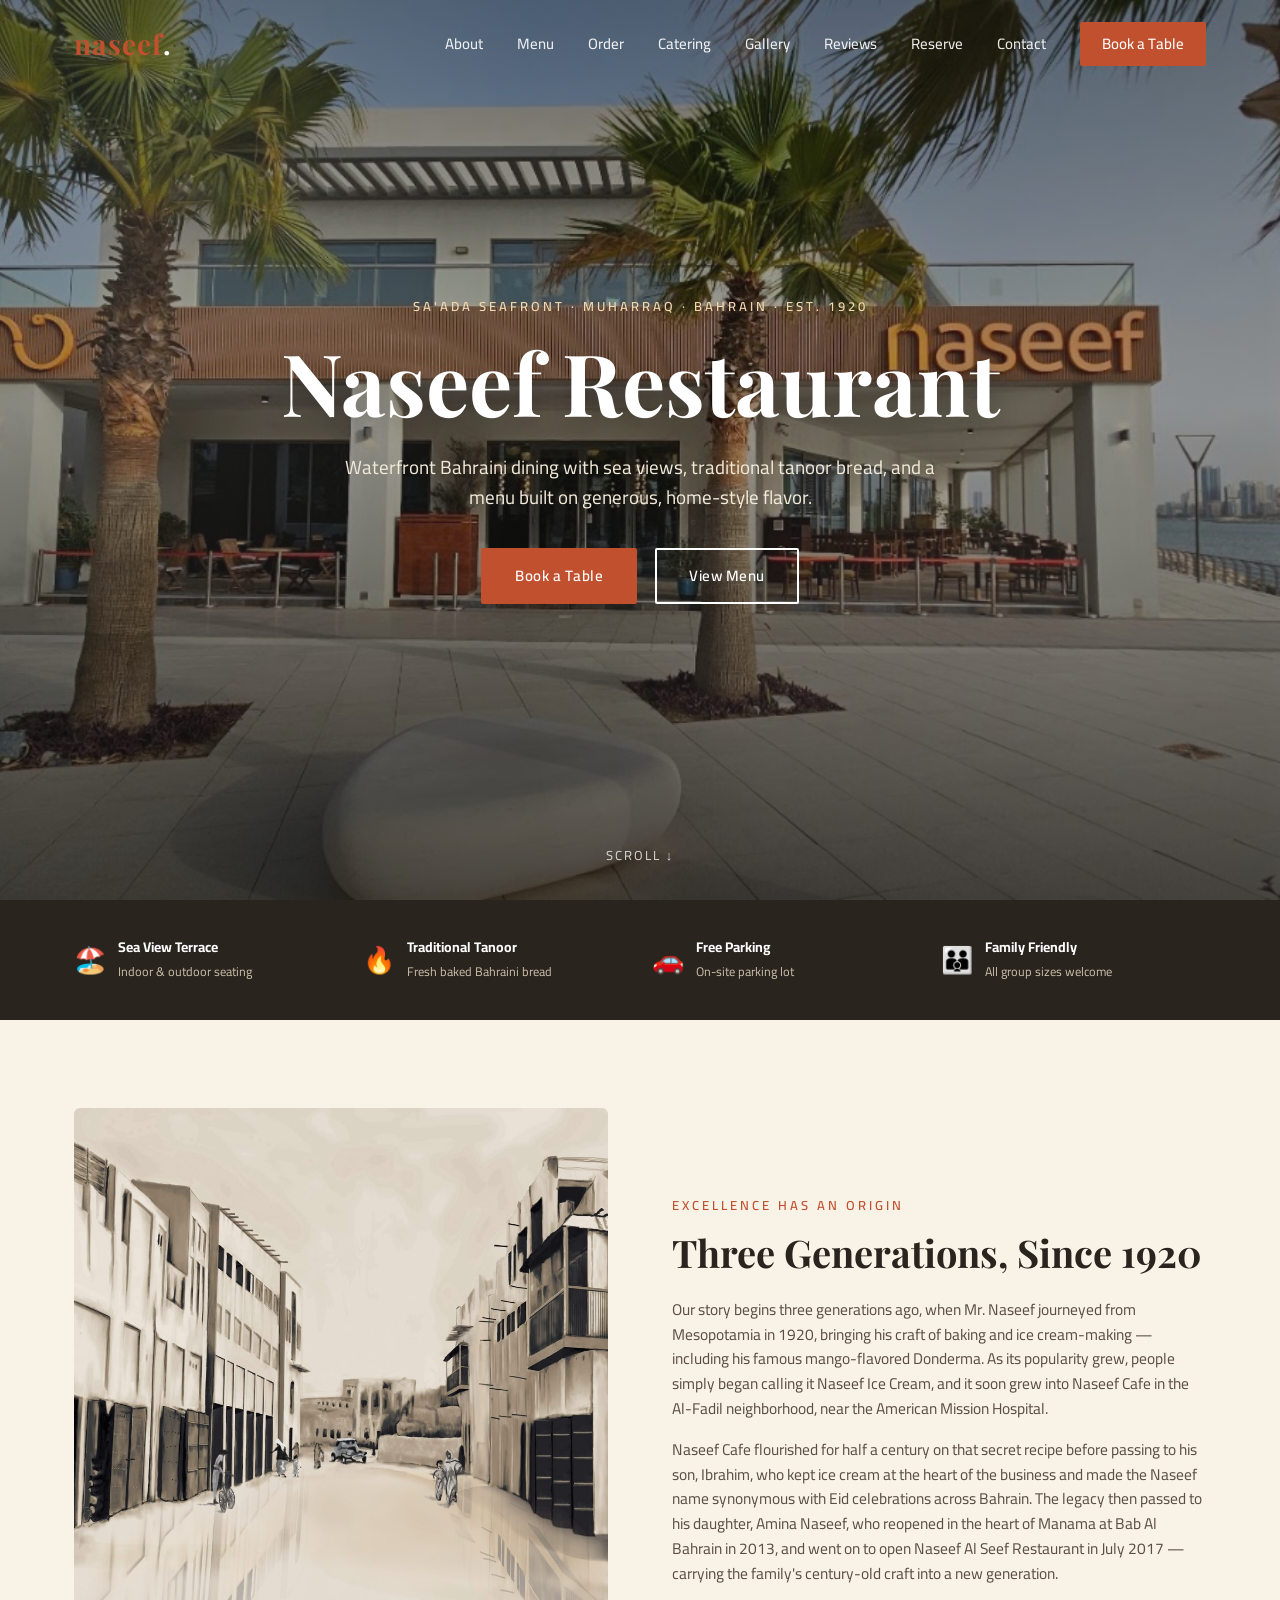
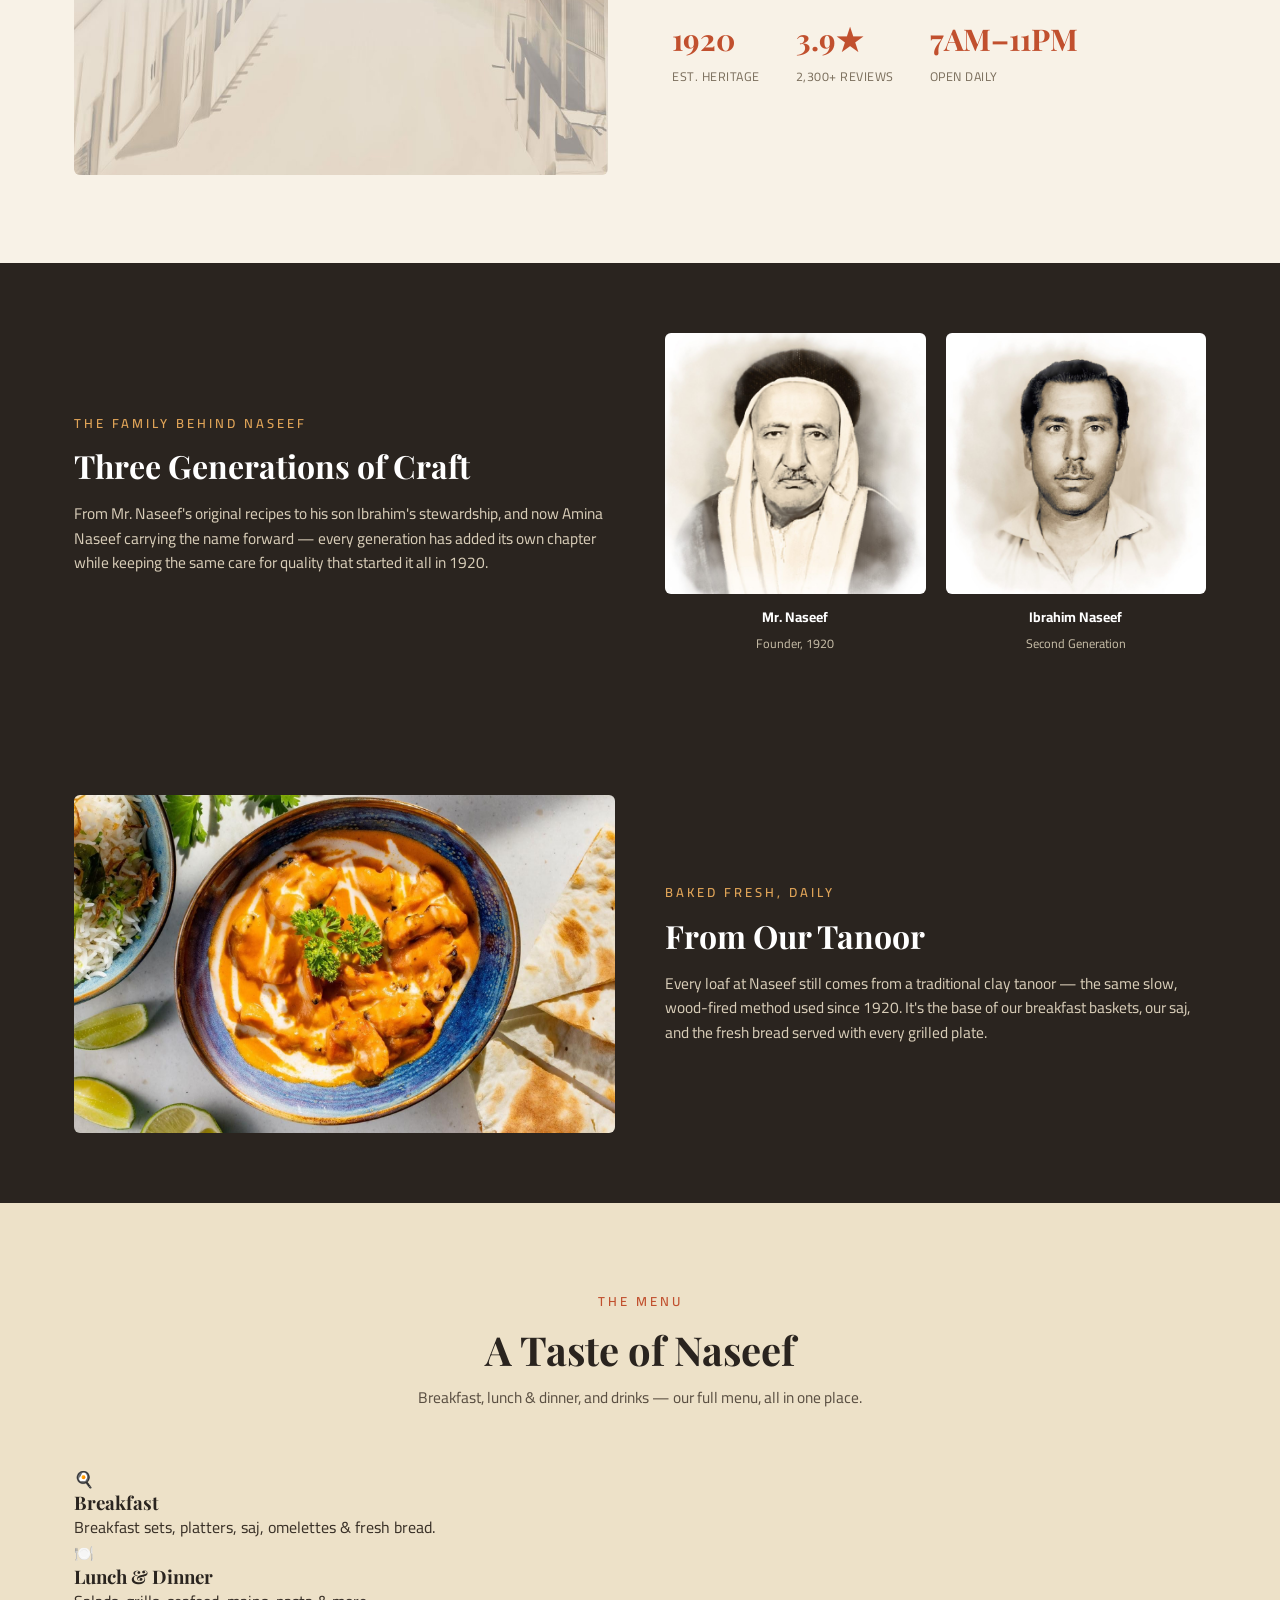
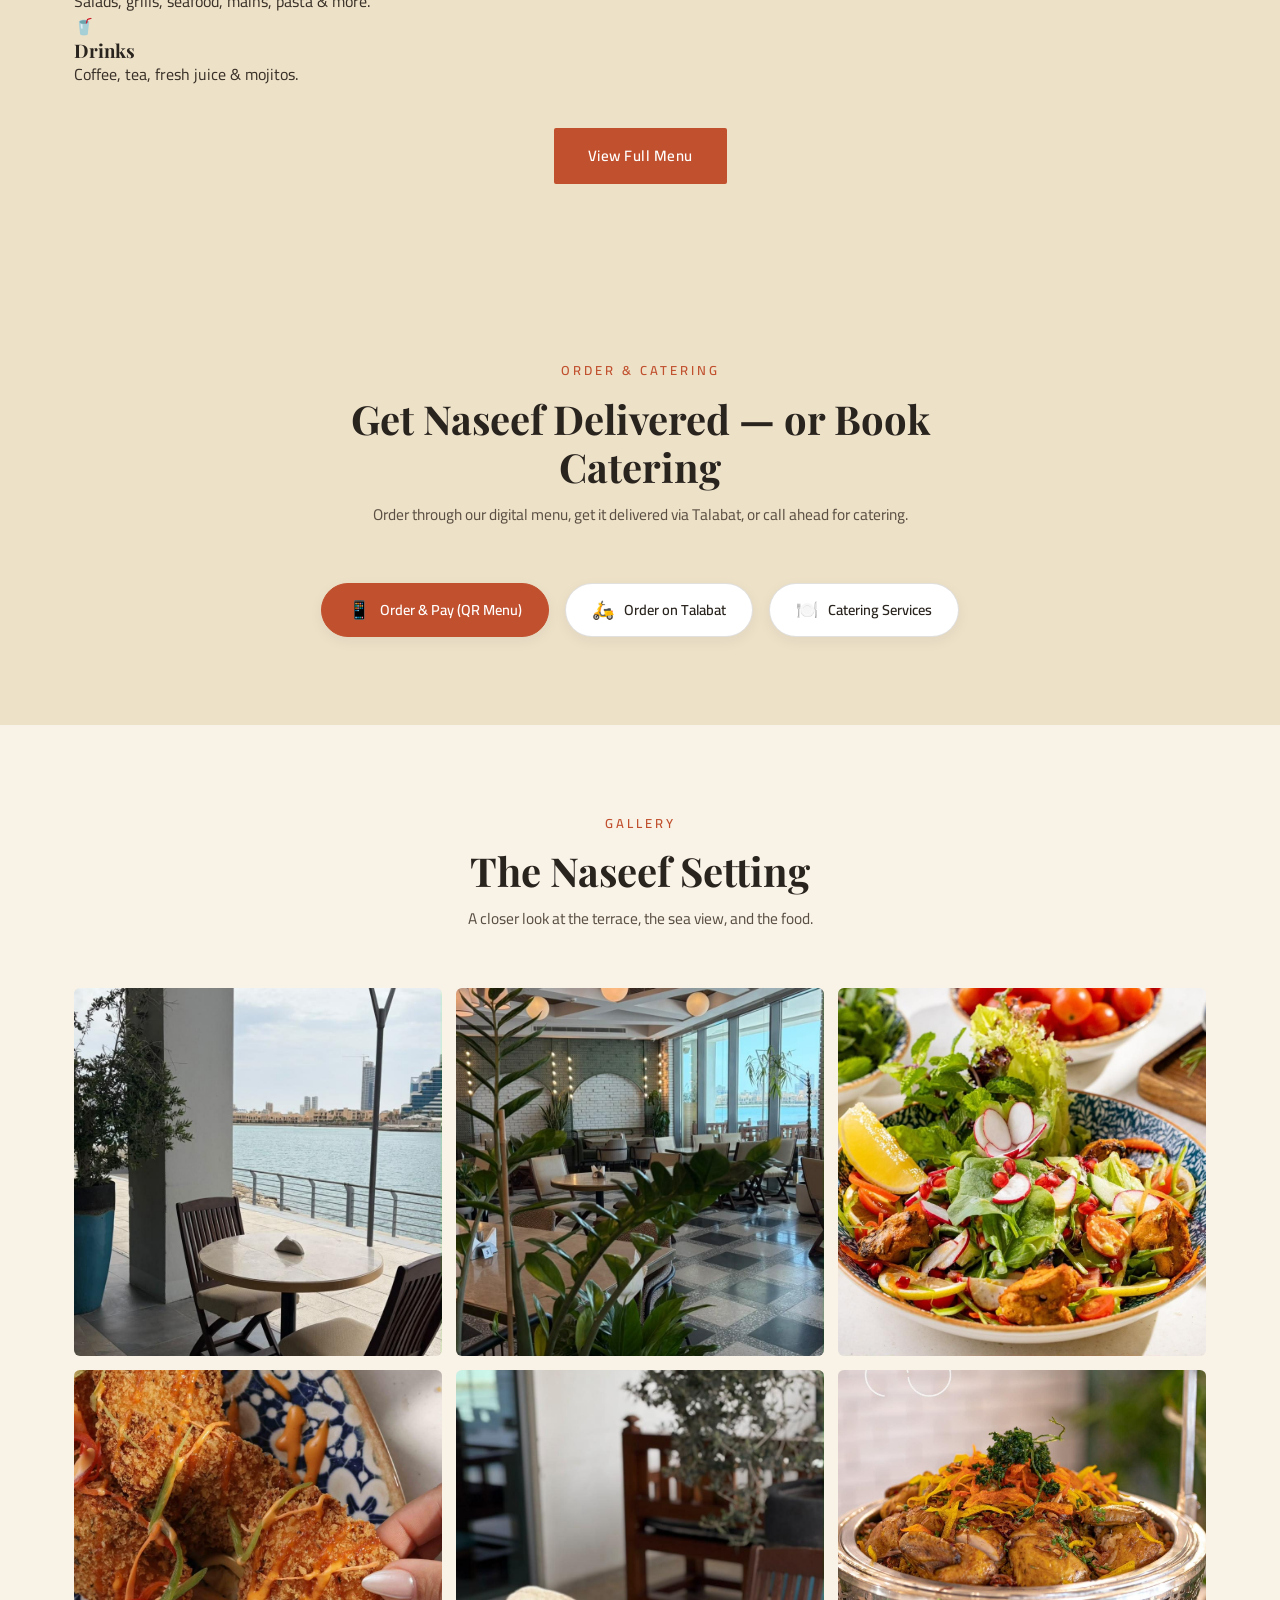
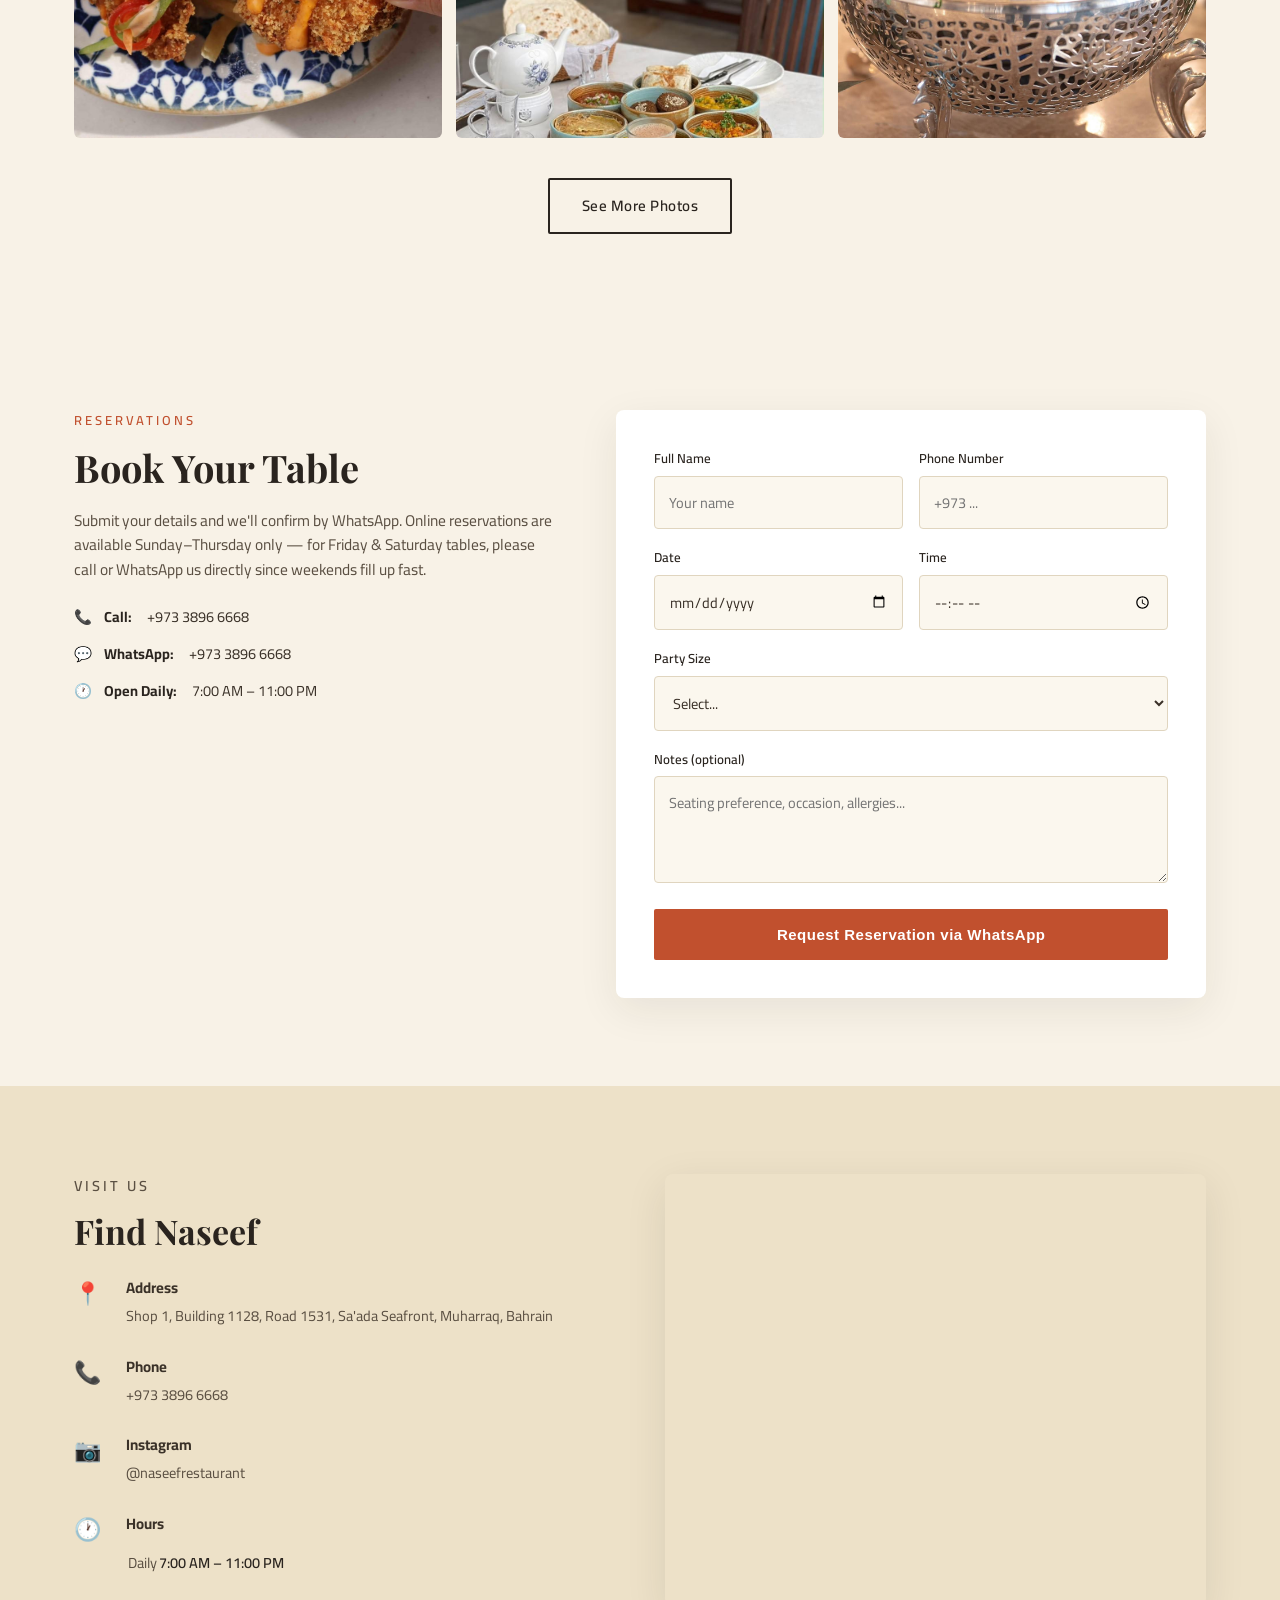
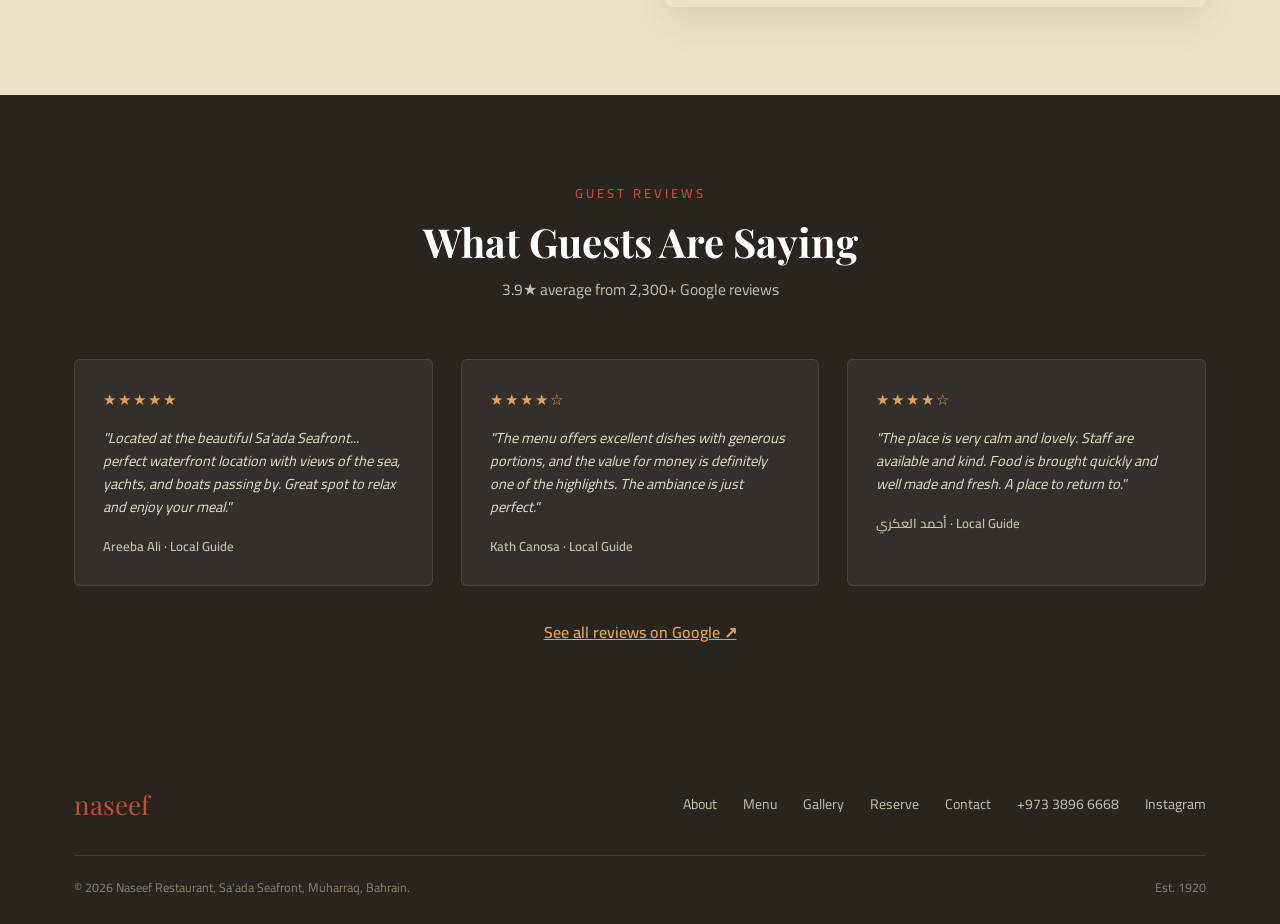
==== index.html @ bbc795a7 "Add files via upload" ====
<!DOCTYPE html>
<html lang="en">
<head>
<meta charset="UTF-8">
<meta name="viewport" content="width=device-width, initial-scale=1.0">
<title>Naseef Restaurant | Sa'ada Seafront, Muharraq</title>
<meta name="description" content="Naseef Restaurant — waterfront Bahraini dining on Sa'ada Seafront, Muharraq since 1920. Sea views, traditional tanoor bread, breakfast, grills and desserts.">
<link rel="preconnect" href="https://fonts.googleapis.com">
<link href="https://fonts.googleapis.com/css2?family=Playfair+Display:wght@500;600;700;800&family=Cairo:wght@300;400;500;600;700&display=swap" rel="stylesheet">
<link rel="stylesheet" href="style.css">
</head>
<body>

<header id="siteHeader">
  <div class="wrap">
    <nav>
      <a href="#top" class="logo">naseef<span>.</span></a>
      <div class="nav-links" id="navLinks">
        <a href="#about">About</a>
        <a href="menu.html">Menu</a>
        <a href="#order">Order</a>
        <a href="catering.html">Catering</a>
        <a href="#gallery">Gallery</a>
        <a href="#reviews">Reviews</a>
        <a href="#reserve">Reserve</a>
        <a href="#contact">Contact</a>
        <a href="#reserve" class="nav-cta">Book a Table</a>
      </div>
      <button class="nav-toggle" id="navToggle">&#9776;</button>
    </nav>
  </div>
</header>

<section class="hero" id="top">
  <div class="wrap hero-inner">
    <span class="eyebrow">Sa'ada Seafront &middot; Muharraq &middot; Bahrain &middot; Est. 1920</span>
    <h1>Naseef Restaurant</h1>
    <p class="tag">Waterfront Bahraini dining with sea views, traditional tanoor bread, and a menu built on generous, home-style flavor.</p>
    <div class="hero-btns">
      <a href="#reserve" class="btn btn-primary">Book a Table</a>
      <a href="menu.html" class="btn btn-outline">View Menu</a>
    </div>
  </div>
  <div class="scroll-cue">Scroll &#8595;</div>
</section>

<div class="strip">
  <div class="wrap">
    <div class="strip-item"><span class="ic">&#127958;&#65039;</span><div><strong>Sea View Terrace</strong><span class="sub">Indoor &amp; outdoor seating</span></div></div>
    <div class="strip-item"><span class="ic">&#128293;</span><div><strong>Traditional Tanoor</strong><span class="sub">Fresh baked Bahraini bread</span></div></div>
    <div class="strip-item"><span class="ic">&#128663;</span><div><strong>Free Parking</strong><span class="sub">On-site parking lot</span></div></div>
    <div class="strip-item"><span class="ic">&#128106;</span><div><strong>Family Friendly</strong><span class="sub">All group sizes welcome</span></div></div>
  </div>
</div>

<section id="about">
  <div class="wrap about">
    <div class="about-media" style="background-image:url('images/heritage-street.jpg'), linear-gradient(160deg, var(--deep-green), #274037 60%, #1d302a);"></div>
    <div>
      <span class="eyebrow">Excellence Has an Origin</span>
      <h2>Three Generations, Since 1920</h2>
      <p>Our story begins three generations ago, when Mr. Naseef journeyed from Mesopotamia in 1920, bringing his craft of baking and ice cream-making — including his famous mango-flavored Donderma. As its popularity grew, people simply began calling it Naseef Ice Cream, and it soon grew into Naseef Cafe in the Al-Fadil neighborhood, near the American Mission Hospital.</p>
      <p>Naseef Cafe flourished for half a century on that secret recipe before passing to his son, Ibrahim, who kept ice cream at the heart of the business and made the Naseef name synonymous with Eid celebrations across Bahrain. The legacy then passed to his daughter, Amina Naseef, who reopened in the heart of Manama at Bab Al Bahrain in 2013, and went on to open Naseef Al Seef Restaurant in July 2017 — carrying the family's century-old craft into a new generation.</p>
      <div class="about-stats">
        <div><strong>1920</strong><span>Est. Heritage</span></div>
        <div><strong>3.9★</strong><span>2,300+ Reviews</span></div>
        <div><strong>7AM–11PM</strong><span>Open Daily</span></div>
      </div>
    </div>
  </div>
</section>

<section class="tanoor" id="heritage">
  <div class="wrap">
    <div>
      <span class="eyebrow">The Family Behind Naseef</span>
      <h2>Three Generations of Craft</h2>
      <p>From Mr. Naseef's original recipes to his son Ibrahim's stewardship, and now Amina Naseef carrying the name forward — every generation has added its own chapter while keeping the same care for quality that started it all in 1920.</p>
    </div>
    <div style="display:grid; grid-template-columns:1fr 1fr; gap:20px;">
      <div style="text-align:center;">
        <div style="aspect-ratio:1/1; border-radius:6px; background-image:url('images/founder-naseef.jpg'); background-size:cover; background-position:center; margin-bottom:10px;"></div>
        <strong style="color:#fff; font-size:14px;">Mr. Naseef</strong><br>
        <span style="color:#c9bfa9; font-size:12.5px;">Founder, 1920</span>
      </div>
      <div style="text-align:center;">
        <div style="aspect-ratio:1/1; border-radius:6px; background-image:url('images/founder-ibrahim.jpg'); background-size:cover; background-position:center; margin-bottom:10px;"></div>
        <strong style="color:#fff; font-size:14px;">Ibrahim Naseef</strong><br>
        <span style="color:#c9bfa9; font-size:12.5px;">Second Generation</span>
      </div>
    </div>
  </div>
</section>

<section class="tanoor" id="tanoor">
  <div class="wrap">
    <div class="tanoor-media"></div>
    <div>
      <span class="eyebrow">Baked Fresh, Daily</span>
      <h2>From Our Tanoor</h2>
      <p>Every loaf at Naseef still comes from a traditional clay tanoor — the same slow, wood-fired method used since 1920. It's the base of our breakfast baskets, our saj, and the fresh bread served with every grilled plate.</p>
    </div>
  </div>
</section>

<section class="menu" id="menu">
  <div class="wrap">
    <div class="section-head">
      <span class="eyebrow">The Menu</span>
      <h2>A Taste of Naseef</h2>
      <p>Breakfast, lunch &amp; dinner, and drinks — our full menu, all in one place.</p>
    </div>
    <div class="order-grid" style="grid-template-columns:repeat(3,1fr);">
      <div class="order-card">
        <span class="ic-wrap"><span class="ic">🍳</span></span>
        <h3>Breakfast</h3>
        <p>Breakfast sets, platters, saj, omelettes &amp; fresh bread.</p>
      </div>
      <div class="order-card">
        <span class="ic-wrap"><span class="ic">🍽️</span></span>
        <h3>Lunch &amp; Dinner</h3>
        <p>Salads, grills, seafood, mains, pasta &amp; more.</p>
      </div>
      <div class="order-card">
        <span class="ic-wrap"><span class="ic">🥤</span></span>
        <h3>Drinks</h3>
        <p>Coffee, tea, fresh juice &amp; mojitos.</p>
      </div>
    </div>
    <div class="gallery-cta">
      <a href="menu.html" class="btn btn-primary">View Full Menu</a>
    </div>
  </div>
</section>

<section class="order-online" id="order">
  <div class="wrap">
    <div class="section-head">
      <span class="eyebrow">Order &amp; Catering</span>
      <h2>Get Naseef Delivered — or Book Catering</h2>
      <p>Order through our digital menu, get it delivered via Talabat, or call ahead for catering.</p>
    </div>
    <div class="order-pills">
      <a href="https://app.qlub.io/qr/bh/naseef_bh_muharraq/8/_/_/ad3e17cf8e/qsr/p7yL4?theme=black&amp;lang=en&amp;qsr=dm" target="_blank" rel="noopener" class="order-pill order-pill-primary">
        <span class="ic">📱</span> Order &amp; Pay (QR Menu)
      </a>
      <a href="https://www.talabat.com/bahrain/naseef" target="_blank" rel="noopener" class="order-pill">
        <span class="ic">🛵</span> Order on Talabat
      </a>
      <a href="catering.html" class="order-pill">
        <span class="ic">🍽️</span> Catering Services
      </a>
    </div>
  </div>
</section>

<section id="gallery">
  <div class="wrap">
    <div class="section-head">
      <span class="eyebrow">Gallery</span>
      <h2>The Naseef Setting</h2>
      <p>A closer look at the terrace, the sea view, and the food.</p>
    </div>
    <div class="gallery-grid">
      <div class="g-item g1"></div>
      <div class="g-item g2"></div>
      <div class="g-item g3"></div>
      <div class="g-item g4"></div>
      <div class="g-item g5"></div>
      <div class="g-item g6"></div>
    </div>
    <div class="gallery-cta">
      <a href="gallery.html" class="btn btn-outline-dark">See More Photos</a>
    </div>
  </div>
</section>

<section id="reserve">
  <div class="wrap reserve">
    <div class="reserve-info">
      <span class="eyebrow">Reservations</span>
      <h2>Book Your Table</h2>
      <p>Submit your details and we'll confirm by WhatsApp. Online reservations are available Sunday–Thursday only — for Friday &amp; Saturday tables, please call or WhatsApp us directly since weekends fill up fast.</p>
      <div class="rline">📞 <strong>Call:</strong>&nbsp;+973 3896&nbsp;6668</div>
      <div class="rline">💬 <strong>WhatsApp:</strong>&nbsp;+973 3896&nbsp;6668</div>
      <div class="rline">🕐 <strong>Open Daily:</strong>&nbsp;7:00 AM – 11:00 PM</div>
    </div>
    <form class="res-form" id="reserveForm">
      <div class="form-row">
        <div class="field"><label>Full Name</label><input type="text" id="resName" required placeholder="Your name"></div>
        <div class="field"><label>Phone Number</label><input type="tel" id="resPhone" required placeholder="+973 ..."></div>
      </div>
      <div class="form-row">
        <div class="field">
          <label>Date</label>
          <input type="date" id="resDate" required>
          <span class="date-warning" id="dateWarning">We don't take online bookings for Fri/Sat — please call or WhatsApp us directly for weekend tables.</span>
        </div>
        <div class="field"><label>Time</label><input type="time" id="resTime" required></div>
      </div>
      <div class="field">
        <label>Party Size</label>
        <select id="resParty" required>
          <option value="">Select...</option>
          <option>1–2 guests</option>
          <option>3–4 guests</option>
          <option>5–8 guests</option>
          <option>9+ guests (large group)</option>
        </select>
      </div>
      <div class="field"><label>Notes (optional)</label><textarea id="resNotes" rows="3" placeholder="Seating preference, occasion, allergies..."></textarea></div>
      <button type="submit" class="btn btn-primary">Request Reservation via WhatsApp</button>
      <div id="res-success">Thanks! We've opened WhatsApp with your reservation details — just hit send and our team will confirm shortly. For Friday/Saturday tables, please call or message us directly.</div>
    </form>
  </div>
</section>

<section class="contact" id="contact">
  <div class="wrap contact-grid">
    <div class="contact-list">
      <span class="eyebrow">Visit Us</span>
      <h2 style="font-size:34px; margin-bottom:24px;">Find Naseef</h2>
      <div class="c-row"><span class="ic">📍</span><div><strong>Address</strong><span>Shop 1, Building 1128, Road 1531, Sa'ada Seafront, Muharraq, Bahrain</span></div></div>
      <div class="c-row"><span class="ic">📞</span><div><strong>Phone</strong><span>+973 3896 6668</span></div></div>
      <div class="c-row"><span class="ic">📷</span><div><strong>Instagram</strong><span>@naseefrestaurant</span></div></div>
      <div class="c-row"><span class="ic">🕐</span><div>
        <strong>Hours</strong>
        <table class="hours-table">
          <tr><td>Daily</td><td>7:00 AM – 11:00 PM</td></tr>
        </table>
      </div></div>
    </div>
    <div class="map-embed">
      <iframe src="https://maps.google.com/maps?q=Naseef%20Restaurant%20Saada%20Seafront%20Muharraq%20Bahrain&t=&z=15&ie=UTF8&iwloc=&output=embed" allowfullscreen="" loading="lazy"></iframe>
    </div>
  </div>
</section>

<section class="testimonials" id="reviews">
  <div class="wrap">
    <div class="section-head">
      <span class="eyebrow">Guest Reviews</span>
      <h2>What Guests Are Saying</h2>
      <p>3.9★ average from 2,300+ Google reviews</p>
    </div>
    <div class="t-grid">
      <div class="t-card">
        <div class="stars">★★★★★</div>
        <p class="quote">"Located at the beautiful Sa'ada Seafront... perfect waterfront location with views of the sea, yachts, and boats passing by. Great spot to relax and enjoy your meal."</p>
        <div class="who">Areeba Ali &middot; Local Guide</div>
      </div>
      <div class="t-card">
        <div class="stars">★★★★☆</div>
        <p class="quote">"The menu offers excellent dishes with generous portions, and the value for money is definitely one of the highlights. The ambiance is just perfect."</p>
        <div class="who">Kath Canosa &middot; Local Guide</div>
      </div>
      <div class="t-card">
        <div class="stars">★★★★☆</div>
        <p class="quote">"The place is very calm and lovely. Staff are available and kind. Food is brought quickly and well made and fresh. A place to return to."</p>
        <div class="who">أحمد العكري &middot; Local Guide</div>
      </div>
    </div>
    <p style="text-align:center; margin-top:34px;">
      <a href="https://www.google.com/maps/search/?api=1&query=Naseef+Restaurant+Muharraq" target="_blank" rel="noopener" style="color:#e0a458; font-weight:600; text-decoration:underline;">See all reviews on Google ↗</a>
    </p>
  </div>
</section>

<footer>
  <div class="wrap">
    <div class="foot-top">
      <div class="foot-logo">naseef</div>
      <div class="foot-links">
        <a href="#about">About</a>
        <a href="menu.html">Menu</a>
        <a href="#gallery">Gallery</a>
        <a href="#reserve">Reserve</a>
        <a href="#contact">Contact</a>
        <a href="tel:+97338966668">+973 3896&nbsp;6668</a>
        <a href="https://www.instagram.com/naseefrestaurant/" target="_blank" rel="noopener">Instagram</a>
      </div>
    </div>
    <div class="foot-bottom">
      <span>© <span id="year"></span> Naseef Restaurant, Sa'ada Seafront, Muharraq, Bahrain.</span>
      <span>Est. 1920</span>
    </div>
  </div>
</footer>

<script>
  document.getElementById('year').textContent = new Date().getFullYear();

  const header = document.getElementById('siteHeader');
  window.addEventListener('scroll', () => {
    header.classList.toggle('scrolled', window.scrollY > 40);
  });

  const navToggle = document.getElementById('navToggle');
  const navLinks = document.getElementById('navLinks');
  navToggle.addEventListener('click', () => navLinks.classList.toggle('open'));
  navLinks.querySelectorAll('a').forEach(a => a.addEventListener('click', () => navLinks.classList.remove('open')));

  const tabs = document.querySelectorAll('.menu-tab');
  tabs.forEach(tab => {
    tab.addEventListener('click', () => {
      tabs.forEach(t => t.classList.remove('active'));
      tab.classList.add('active');
      document.querySelectorAll('.menu-panel').forEach(p => p.classList.remove('active'));
      document.getElementById('tab-' + tab.dataset.tab).classList.add('active');
    });
  });

  // Reservations: block Friday (5) & Saturday (6), route confirmed requests to WhatsApp.
  const RESERVE_WHATSAPP_NUMBER = '97338966668'; // same as main line
  const resDate = document.getElementById('resDate');
  const dateWarning = document.getElementById('dateWarning');

  const todayStr = new Date().toISOString().split('T')[0];
  resDate.min = todayStr;

  function isWeekendBlocked(dateStr){
    if(!dateStr) return false;
    const day = new Date(dateStr + 'T00:00:00').getDay(); // 0=Sun ... 5=Fri, 6=Sat
    return day === 5 || day === 6;
  }

  resDate.addEventListener('input', () => {
    if(isWeekendBlocked(resDate.value)){
      dateWarning.classList.add('show');
      resDate.setCustomValidity('Online bookings are closed for Fri/Sat — please call or WhatsApp us.');
    } else {
      dateWarning.classList.remove('show');
      resDate.setCustomValidity('');
    }
  });

  document.getElementById('reserveForm').addEventListener('submit', function(e){
    e.preventDefault();

    if(isWeekendBlocked(resDate.value)){
      dateWarning.classList.add('show');
      resDate.focus();
      return;
    }

    const name = document.getElementById('resName').value;
    const phone = document.getElementById('resPhone').value;
    const date = resDate.value;
    const time = document.getElementById('resTime').value;
    const party = document.getElementById('resParty').value;
    const notes = document.getElementById('resNotes').value;

    const message =
      `Hi Naseef Restaurant, I'd like to book a table.\n` +
      `Name: ${name}\n` +
      `Phone: ${phone}\n` +
      `Date: ${date}\n` +
      `Time: ${time}\n` +
      `Party size: ${party}\n` +
      `Notes: ${notes || '-'}`;

    window.open(`https://wa.me/${RESERVE_WHATSAPP_NUMBER}?text=${encodeURIComponent(message)}`, '_blank');

    document.getElementById('res-success').style.display = 'block';
    this.reset();
    dateWarning.classList.remove('show');
  });
</script>

</body>
</html>
---- style.css ----
:root{
  --terracotta:#c1502e;
  --terracotta-dark:#9c3f22;
  --cream:#f8f2e7;
  --sand:#ede1c8;
  --charcoal:#2a241f;
  --deep-green:#3f5343;
  --teal:#4f7d82;
  --ink:#3a3128;
  --max:1180px;
}
*{box-sizing:border-box; margin:0; padding:0;}
html{scroll-behavior:smooth;}
body{
  font-family:'Cairo', sans-serif;
  color:var(--ink);
  background:var(--cream);
  line-height:1.6;
}
h1,h2,h3,h4{font-family:'Playfair Display', serif; color:var(--charcoal); line-height:1.2;}
a{text-decoration:none; color:inherit;}
img{max-width:100%; display:block;}
.wrap{max-width:var(--max); margin:0 auto; padding:0 24px;}
section{padding:88px 0;}
.eyebrow{
  text-transform:uppercase; letter-spacing:3px; font-size:13px; font-weight:600;
  color:var(--terracotta); margin-bottom:14px; display:block;
}
.btn{
  display:inline-block; padding:14px 32px; border-radius:2px; font-weight:600;
  font-size:15px; letter-spacing:0.5px; transition:all .25s ease; border:2px solid transparent;
  cursor:pointer;
}
.btn-primary{background:var(--terracotta); color:#fff;}
.btn-primary:hover{background:var(--terracotta-dark);}
.btn-outline{border-color:#fff; color:#fff;}
.btn-outline:hover{background:#fff; color:var(--charcoal);}
.btn-outline-dark{border-color:var(--charcoal); color:var(--charcoal);}
.btn-outline-dark:hover{background:var(--charcoal); color:#fff;}

/* NAV */
header{
  position:fixed; top:0; left:0; right:0; z-index:100;
  background:rgba(42,36,31,0.0); transition:background .3s ease, box-shadow .3s ease;
  padding:22px 0;
}
header.scrolled{background:rgba(42,36,31,0.94); box-shadow:0 2px 18px rgba(0,0,0,0.15); padding:14px 0;}
nav{display:flex; align-items:center; justify-content:space-between;}
.logo{font-family:'Playfair Display', serif; font-size:28px; font-weight:700; color:var(--terracotta); letter-spacing:1px;}
.logo span{color:#fff;}
.nav-links{display:flex; gap:34px; align-items:center;}
.nav-links a{color:#fff; font-size:15px; font-weight:500; opacity:.9;}
.nav-links a:hover{opacity:1; color:var(--terracotta);}
.nav-cta{background:var(--terracotta); color:#fff !important; padding:10px 22px; border-radius:2px; opacity:1 !important;}
.nav-toggle{display:none; color:#fff; font-size:26px; cursor:pointer; background:none; border:none;}

/* HERO */
.hero{
  min-height:100vh; display:flex; align-items:center; position:relative; overflow:hidden;
  background-image:
    linear-gradient(180deg, rgba(20,20,18,.55) 0%, rgba(20,20,18,.35) 45%, rgba(20,20,18,.75) 100%),
    url('images/hero.jpg'),
    linear-gradient(120deg, #1f3b40 0%, #4f7d82 38%, #d99a5b 68%, #c1502e 100%);
  background-size:cover, cover, cover;
  background-position:center, center, center;
  background-repeat:no-repeat, no-repeat, no-repeat;
}
.hero::after{
  content:""; position:absolute; inset:0;
  background-image: radial-gradient(circle at 15% 25%, rgba(255,255,255,0.10) 0, transparent 40%),
                     radial-gradient(circle at 85% 75%, rgba(255,255,255,0.08) 0, transparent 45%);
}
.hero-inner{position:relative; z-index:2; text-align:center; width:100%;}
.hero .eyebrow{color:#f3d9b1; text-align:center;}
.hero h1{
  font-size:clamp(42px, 7vw, 86px); color:#fff; font-weight:700; margin-bottom:18px;
  text-shadow:0 4px 24px rgba(0,0,0,0.25);
}
.hero p.tag{
  color:#f2ead9; font-size:19px; max-width:600px; margin:0 auto 36px; font-weight:400;
}
.hero-btns{display:flex; gap:18px; justify-content:center; flex-wrap:wrap;}
.scroll-cue{
  position:absolute; bottom:34px; left:50%; transform:translateX(-50%); color:#fff; opacity:.8;
  font-size:13px; letter-spacing:2px; text-transform:uppercase; z-index:2;
}

/* MINI HERO (subpages: catering, gallery) */
.mini-hero{
  min-height:46vh; display:flex; align-items:center; position:relative; overflow:hidden; padding-top:90px;
  background-image:
    linear-gradient(180deg, rgba(20,20,18,.6) 0%, rgba(20,20,18,.45) 100%),
    linear-gradient(120deg, #1f3b40 0%, #4f7d82 38%, #d99a5b 68%, #c1502e 100%);
  background-size:cover; background-position:center; background-repeat:no-repeat;
}
.mini-hero.mh-catering{background-image:linear-gradient(180deg, rgba(20,20,18,.6) 0%, rgba(20,20,18,.45) 100%), url('images/catering.jpg'), linear-gradient(120deg, #1f3b40 0%, #4f7d82 38%, #d99a5b 68%, #c1502e 100%); background-size:cover,cover,cover;}
.mini-hero.mh-gallery{background-image:linear-gradient(180deg, rgba(20,20,18,.6) 0%, rgba(20,20,18,.45) 100%), url('images/gallery-1.jpg'), linear-gradient(120deg, #1f3b40 0%, #4f7d82 38%, #d99a5b 68%, #c1502e 100%); background-size:cover,cover,cover;}
.mini-hero .wrap{position:relative; z-index:2; text-align:center; width:100%;}
.mini-hero .eyebrow{color:#f3d9b1;}
.mini-hero h1{font-size:clamp(34px,5.5vw,58px); color:#fff; font-weight:700; margin-bottom:12px;}
.mini-hero p{color:#f2ead9; font-size:16px; max-width:560px; margin:0 auto;}
.back-link{display:inline-block; margin-top:22px; color:#f3d9b1; font-size:14px; font-weight:600;}
.back-link:hover{color:#fff;}

/* STRIP */
.strip{background:var(--charcoal); padding:36px 0;}
.strip .wrap{display:flex; flex-wrap:wrap; justify-content:space-between; gap:24px;}
.strip-item{display:flex; align-items:center; gap:12px; color:#f2ead9; flex:1; min-width:190px;}
.strip-item .ic{font-size:26px;}
.strip-item strong{display:block; font-size:14px; color:#fff;}
.strip-item span.sub{font-size:12.5px; color:#c9bfa9;}

/* ABOUT */
.about{display:grid; grid-template-columns:1fr 1fr; gap:64px; align-items:center;}
.about-media{
  aspect-ratio:4/5; border-radius:6px; position:relative; overflow:hidden;
  background-image:url('images/about.jpg'), linear-gradient(160deg, var(--deep-green), #274037 60%, #1d302a);
  background-size:cover, cover;
  background-position:center, center;
  background-repeat:no-repeat, no-repeat;
  display:flex; align-items:flex-end; justify-content:center; color:#e9e2d0;
}
.about-media .frame-label{
  position:absolute; bottom:0; left:0; right:0; font-size:11.5px; letter-spacing:.5px;
  color:#f2ead9; background:rgba(20,20,18,0.55); padding:8px 14px; text-align:center;
}
.about h2{font-size:38px; margin-bottom:22px;}
.about p{margin-bottom:16px; color:#5a4f42; font-size:15.5px;}
.about-stats{display:flex; gap:36px; margin-top:28px;}
.about-stats div strong{display:block; font-family:'Playfair Display',serif; font-size:30px; color:var(--terracotta);}
.about-stats div span{font-size:12.5px; color:#7a6e5c; letter-spacing:.5px; text-transform:uppercase;}

/* TANOOR */
.tanoor{background:var(--charcoal); padding:70px 0;}
.tanoor .wrap{display:grid; grid-template-columns:1fr 1fr; gap:50px; align-items:center;}
.tanoor .eyebrow{color:#e0a458;}
.tanoor h2{color:#fff; font-size:32px; margin-bottom:16px;}
.tanoor p{color:#d8cdb8; font-size:15.5px;}
.tanoor-media{
  aspect-ratio:16/10; border-radius:6px;
  background-image:url('images/tanoor.jpg'), linear-gradient(160deg,#7a2f18,#3f2317);
  background-size:cover, cover; background-position:center, center; background-repeat:no-repeat, no-repeat;
}
@media (max-width:900px){ .tanoor .wrap{grid-template-columns:1fr;} }

/* ORDER ONLINE */
.order-online{background:var(--sand);}
.order-pills{display:flex; flex-wrap:wrap; justify-content:center; gap:16px;}
.order-pill{
  display:inline-flex; align-items:center; gap:10px; background:#fff; color:var(--charcoal);
  border:1.5px solid rgba(42,36,31,0.14); border-radius:999px; padding:14px 26px; font-size:14.5px;
  font-weight:600; box-shadow:0 4px 14px rgba(42,36,31,0.06); transition:transform .2s ease, box-shadow .2s ease, background .2s ease;
}
.order-pill .ic{font-size:18px; line-height:1;}
.order-pill:hover{transform:translateY(-3px); box-shadow:0 10px 24px rgba(42,36,31,0.12); background:#fff8ef;}
.order-pill-primary{background:var(--terracotta); color:#fff; border-color:var(--terracotta);}
.order-pill-primary:hover{background:var(--terracotta-dark); color:#fff;}
@media (max-width:600px){ .order-pills{flex-direction:column; align-items:stretch;} .order-pill{justify-content:center;} }

/* MENU */
.menu{background:var(--sand);}
.section-head{text-align:center; max-width:640px; margin:0 auto 56px;}
.section-head h2{font-size:40px;}
.section-head p{color:#5a4f42; margin-top:12px; font-size:15.5px;}
.menu-tabs{display:flex; justify-content:center; gap:10px; flex-wrap:wrap; margin-bottom:44px;}
.menu-tab{
  background:transparent; border:1.5px solid var(--charcoal); color:var(--charcoal);
  padding:10px 22px; border-radius:30px; font-size:14px; font-weight:600; cursor:pointer; font-family:'Cairo',sans-serif;
  transition:all .2s ease;
}
.menu-tab.active, .menu-tab:hover{background:var(--terracotta); border-color:var(--terracotta); color:#fff;}
.menu-panel{display:none;}
.menu-panel.active{display:block; animation:fade .35s ease;}
@keyframes fade{from{opacity:0; transform:translateY(6px);} to{opacity:1; transform:translateY(0);}}
.menu-grid{display:grid; grid-template-columns:1fr 1fr; gap:16px 40px;}
.menu-item{
  display:flex; justify-content:space-between; gap:14px; padding:16px 0; border-bottom:1px dashed #c8b998;
}
.menu-item .names{display:flex; flex-direction:column;}
.menu-item .en{font-weight:600; font-size:15.5px; color:var(--charcoal);}
.menu-item .ar{font-size:14px; color:#8a7c64; direction:rtl;}
.menu-item .price{font-weight:700; color:var(--terracotta); white-space:nowrap; font-size:15px; align-self:flex-start;}
.menu-note{text-align:center; margin-top:36px; font-size:13.5px; color:#7a6e5c;}
.menu-note a{color:var(--terracotta); font-weight:600; text-decoration:underline;}
.menu-subhead{font-family:'Playfair Display',serif; font-size:21px; color:var(--terracotta); margin:38px 0 16px; padding-bottom:8px; border-bottom:1px solid rgba(42,36,31,0.1);}
.menu-subhead:first-child{margin-top:0;}

/* GALLERY */
.gallery-grid{display:grid; grid-template-columns:repeat(3, 1fr); gap:14px;}
.gallery-grid.gallery-grid-full{grid-template-columns:repeat(4, 1fr);}
.g-item{
  aspect-ratio:1/1; border-radius:6px; display:flex; align-items:flex-end; justify-content:center;
  color:#fff; font-size:12px; letter-spacing:.5px; text-align:center; position:relative; overflow:hidden;
  background-size:cover, cover; background-position:center, center; background-repeat:no-repeat, no-repeat;
}
.g-item span{position:relative; z-index:2; opacity:.95; width:100%; padding:8px 10px; background:rgba(20,20,18,0.5);}
.g1{background-image:url('images/gallery-1.jpg'), linear-gradient(160deg,#4f7d82,#1f3b40);}
.g2{background-image:url('images/gallery-2.jpg'), linear-gradient(160deg,#c1502e,#7a2f18);}
.g3{background-image:url('images/gallery-3.jpg'), linear-gradient(160deg,#3f5343,#1d2b23);}
.g4{background-image:url('images/gallery-4.jpg'), linear-gradient(160deg,#d99a5b,#a5652c);}
.g5{background-image:url('images/gallery-5.jpg'), linear-gradient(160deg,#8a7c64,#4c4436);}
.g6{background-image:url('images/gallery-6.jpg'), linear-gradient(160deg,#6b8f93,#2c454a);}
.g7{background-image:url('images/gallery-7.jpg'), linear-gradient(160deg,#4f7d82,#274037);}
.g8{background-image:url('images/gallery-8.jpg'), linear-gradient(160deg,#c1502e,#5a2413);}
.g9{background-image:url('images/gallery-9.jpg'), linear-gradient(160deg,#3f5343,#16211b);}
.g10{background-image:url('images/gallery-10.jpg'), linear-gradient(160deg,#d99a5b,#8a5423);}
.g11{background-image:url('images/gallery-11.jpg'), linear-gradient(160deg,#8a7c64,#382f24);}
.g12{background-image:url('images/gallery-12.jpg'), linear-gradient(160deg,#6b8f93,#1d3033);}
.gallery-cta{text-align:center; margin-top:40px;}
.gallery-grid-full .g-item{cursor:pointer; transition:transform .2s ease;}
.gallery-grid-full .g-item:hover{transform:scale(1.03);}

/* LIGHTBOX */
.lightbox{
  display:none; position:fixed; inset:0; z-index:200; background:rgba(20,20,18,0.94);
  align-items:center; justify-content:center;
}
.lightbox.open{display:flex;}
.lightbox img{max-width:88vw; max-height:82vh; border-radius:8px; box-shadow:0 20px 60px rgba(0,0,0,0.5);}
.lb-close{
  position:absolute; top:22px; right:28px; background:none; border:none; color:#fff;
  font-size:36px; line-height:1; cursor:pointer;
}
.lb-nav{
  position:absolute; top:50%; transform:translateY(-50%); background:rgba(255,255,255,0.12);
  border:none; color:#fff; font-size:20px; width:48px; height:48px; border-radius:50%; cursor:pointer;
}
.lb-nav:hover{background:rgba(255,255,255,0.25);}
.lb-prev{left:20px;}
.lb-next{right:20px;}
.lb-count{position:absolute; bottom:24px; left:50%; transform:translateX(-50%); color:#f2ead9; font-size:13px; letter-spacing:1px;}
@media (max-width:700px){
  .lb-nav{width:40px; height:40px; font-size:16px;}
  .lb-prev{left:8px;} .lb-next{right:8px;}
}

/* TESTIMONIALS */
.testimonials{background:var(--charcoal); color:#f2ead9;}
.testimonials .section-head h2{color:#fff;}
.testimonials .section-head p{color:#c9bfa9;}
.t-grid{display:grid; grid-template-columns:repeat(3,1fr); gap:28px;}
.t-card{background:rgba(255,255,255,0.05); border:1px solid rgba(255,255,255,0.1); padding:28px; border-radius:6px;}
.stars{color:#e0a458; letter-spacing:2px; margin-bottom:14px; font-size:15px;}
.t-card p.quote{font-size:14.5px; color:#e5ddc9; margin-bottom:18px; font-style:italic;}
.t-card .who{font-size:13px; color:#c9bfa9; font-weight:600;}

/* RESERVE */
.reserve{display:grid; grid-template-columns:0.9fr 1.1fr; gap:60px; align-items:flex-start;}
.reserve-info h2{font-size:38px; margin-bottom:18px;}
.reserve-info p{color:#5a4f42; margin-bottom:22px; font-size:15.5px;}
.reserve-info .rline{display:flex; gap:12px; margin-bottom:14px; font-size:14.5px;}
.reserve-info .rline strong{color:var(--charcoal);}
form.res-form{background:#fff; padding:38px; border-radius:8px; box-shadow:0 12px 40px rgba(42,36,31,0.08);}
.form-row{display:grid; grid-template-columns:1fr 1fr; gap:16px;}
.field{margin-bottom:18px;}
.field label{display:block; font-size:13px; font-weight:600; margin-bottom:7px; color:var(--charcoal);}
.field input, .field select, .field textarea{
  width:100%; padding:12px 14px; border:1.5px solid #e0d5bf; border-radius:4px; font-family:'Cairo',sans-serif;
  font-size:14.5px; background:#fbf7ee; color:var(--ink);
}
.field input:focus, .field select:focus, .field textarea:focus{outline:none; border-color:var(--terracotta);}
.res-form .btn-primary{width:100%; padding:15px; font-size:15px;}
#res-success{display:none; background:#eef4ea; border:1px solid #b9d3a8; color:#345226; padding:16px; border-radius:6px; font-size:14.5px; margin-top:16px;}
.date-warning{display:none; color:var(--terracotta-dark); font-size:12.5px; margin-top:7px; font-weight:600;}
.date-warning.show{display:block;}

/* CATERING PAGE */
.catering-content{display:grid; grid-template-columns:1.1fr 0.9fr; gap:60px; align-items:flex-start;}
.catering-content h2{font-size:32px; margin-bottom:18px;}
.catering-content p{color:#5a4f42; margin-bottom:16px; font-size:15.5px;}
.catering-list{margin:22px 0; padding:0; list-style:none;}
.catering-list li{padding:12px 0; border-bottom:1px dashed #c8b998; font-size:15px; color:var(--ink); display:flex; gap:10px;}
.catering-list li::before{content:"✓"; color:var(--terracotta); font-weight:700;}
.catering-card{background:#fff; border-radius:8px; padding:32px; box-shadow:0 12px 40px rgba(42,36,31,0.08);}
.catering-card h3{font-size:20px; margin-bottom:10px;}
.catering-card p{color:#5a4f42; font-size:14.5px; margin-bottom:20px;}
.catering-card .rline{display:flex; gap:10px; margin-bottom:14px; font-size:14.5px;}
.catering-card .rline strong{color:var(--charcoal);}
.catering-card .btn{width:100%; text-align:center; margin-top:10px;}
@media (max-width:900px){ .catering-content{grid-template-columns:1fr;} }

/* CONTACT */
.contact{background:var(--sand);}
.contact-grid{display:grid; grid-template-columns:1fr 1fr; gap:50px;}
.contact-list .c-row{display:flex; gap:16px; margin-bottom:26px;}
.contact-list .ic{font-size:22px; width:36px;}
.contact-list strong{display:block; font-size:15px; margin-bottom:3px;}
.contact-list span{font-size:14.5px; color:#5a4f42;}
.hours-table{width:100%; margin-top:8px; font-size:14.5px;}
.hours-table td{padding:5px 0; color:#5a4f42;}
.hours-table td:last-child{text-align:right; font-weight:600; color:var(--charcoal);}
.map-embed{border-radius:8px; overflow:hidden; box-shadow:0 12px 40px rgba(42,36,31,0.1); height:100%; min-height:340px;}
.map-embed iframe{width:100%; height:100%; min-height:340px; border:0;}

/* FOOTER */
footer{background:var(--charcoal); color:#c9bfa9; padding:50px 0 26px;}
.foot-top{display:flex; justify-content:space-between; align-items:center; flex-wrap:wrap; gap:20px; padding-bottom:30px; border-bottom:1px solid rgba(255,255,255,0.1);}
.foot-logo{font-family:'Playfair Display',serif; font-size:26px; color:var(--terracotta);}
.foot-links{display:flex; gap:26px; flex-wrap:wrap;}
.foot-links a{font-size:14px; color:#c9bfa9;}
.foot-links a:hover{color:#fff;}
.foot-bottom{padding-top:22px; display:flex; justify-content:space-between; flex-wrap:wrap; gap:10px; font-size:12.5px; color:#8a8071;}

@media (max-width: 900px){
  .nav-links{
    position:fixed; top:0; right:-100%; width:78%; height:100vh; background:var(--charcoal);
    flex-direction:column; justify-content:center; align-items:flex-start; padding:40px; transition:right .3s ease;
  }
  .nav-links.open{right:0;}
  .nav-toggle{display:block;}
  .about, .reserve, .contact-grid, .catering-content{grid-template-columns:1fr;}
  .menu-grid{grid-template-columns:1fr;}
  .gallery-grid, .gallery-grid.gallery-grid-full{grid-template-columns:repeat(2,1fr);}
  .t-grid{grid-template-columns:1fr;}
  .form-row{grid-template-columns:1fr;}
  section{padding:60px 0;}
}
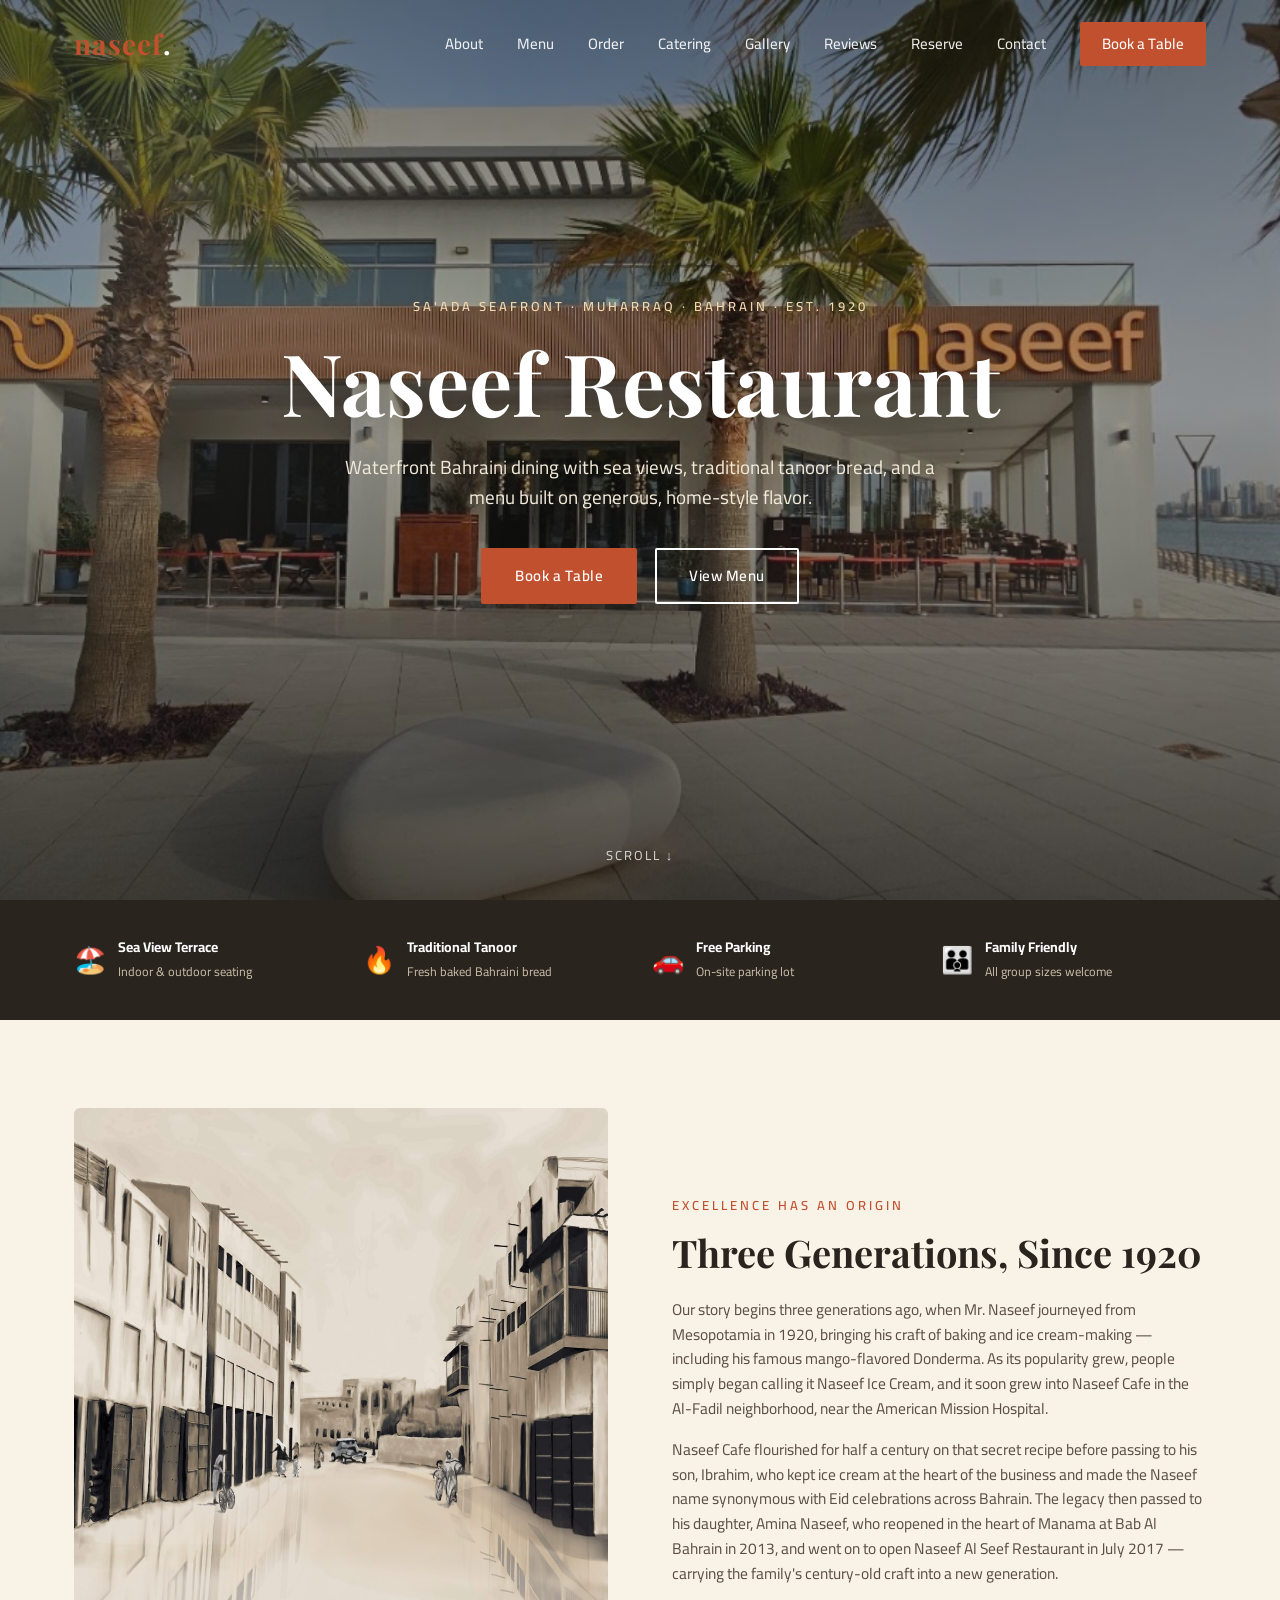
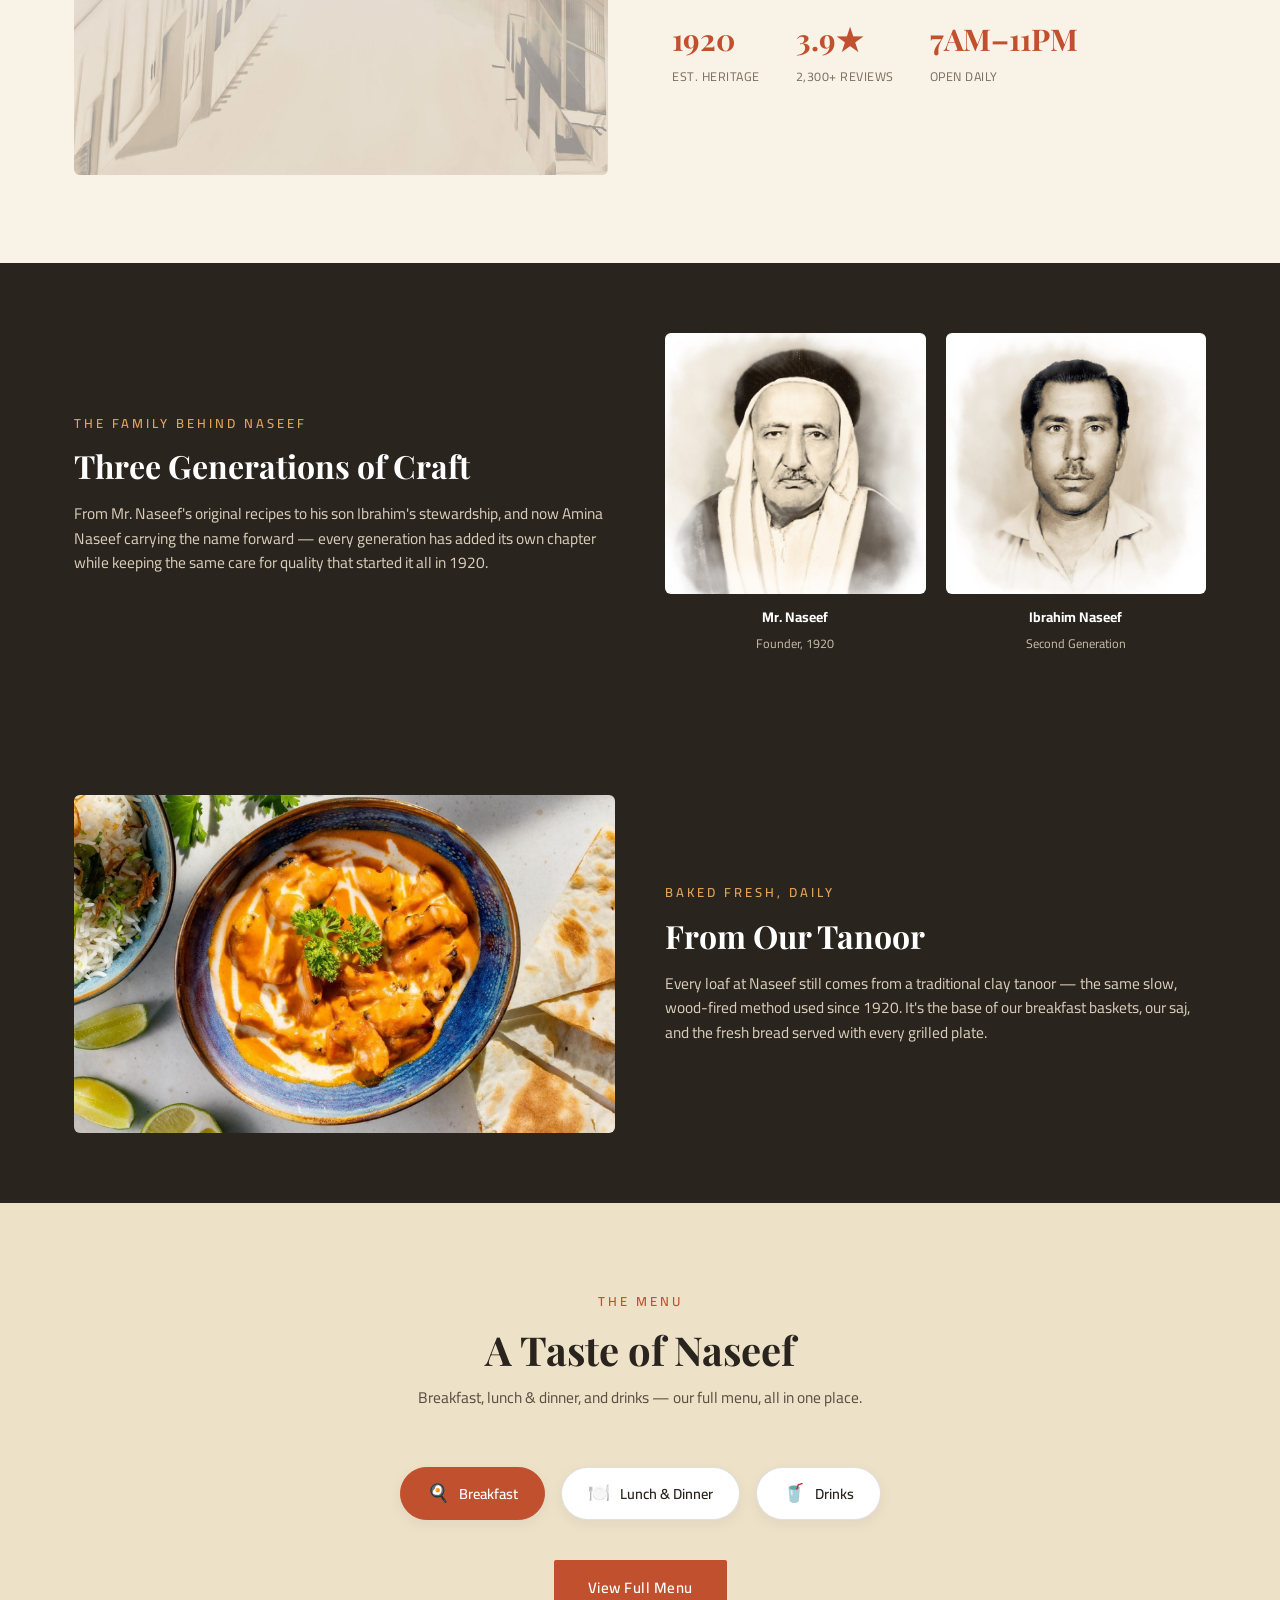
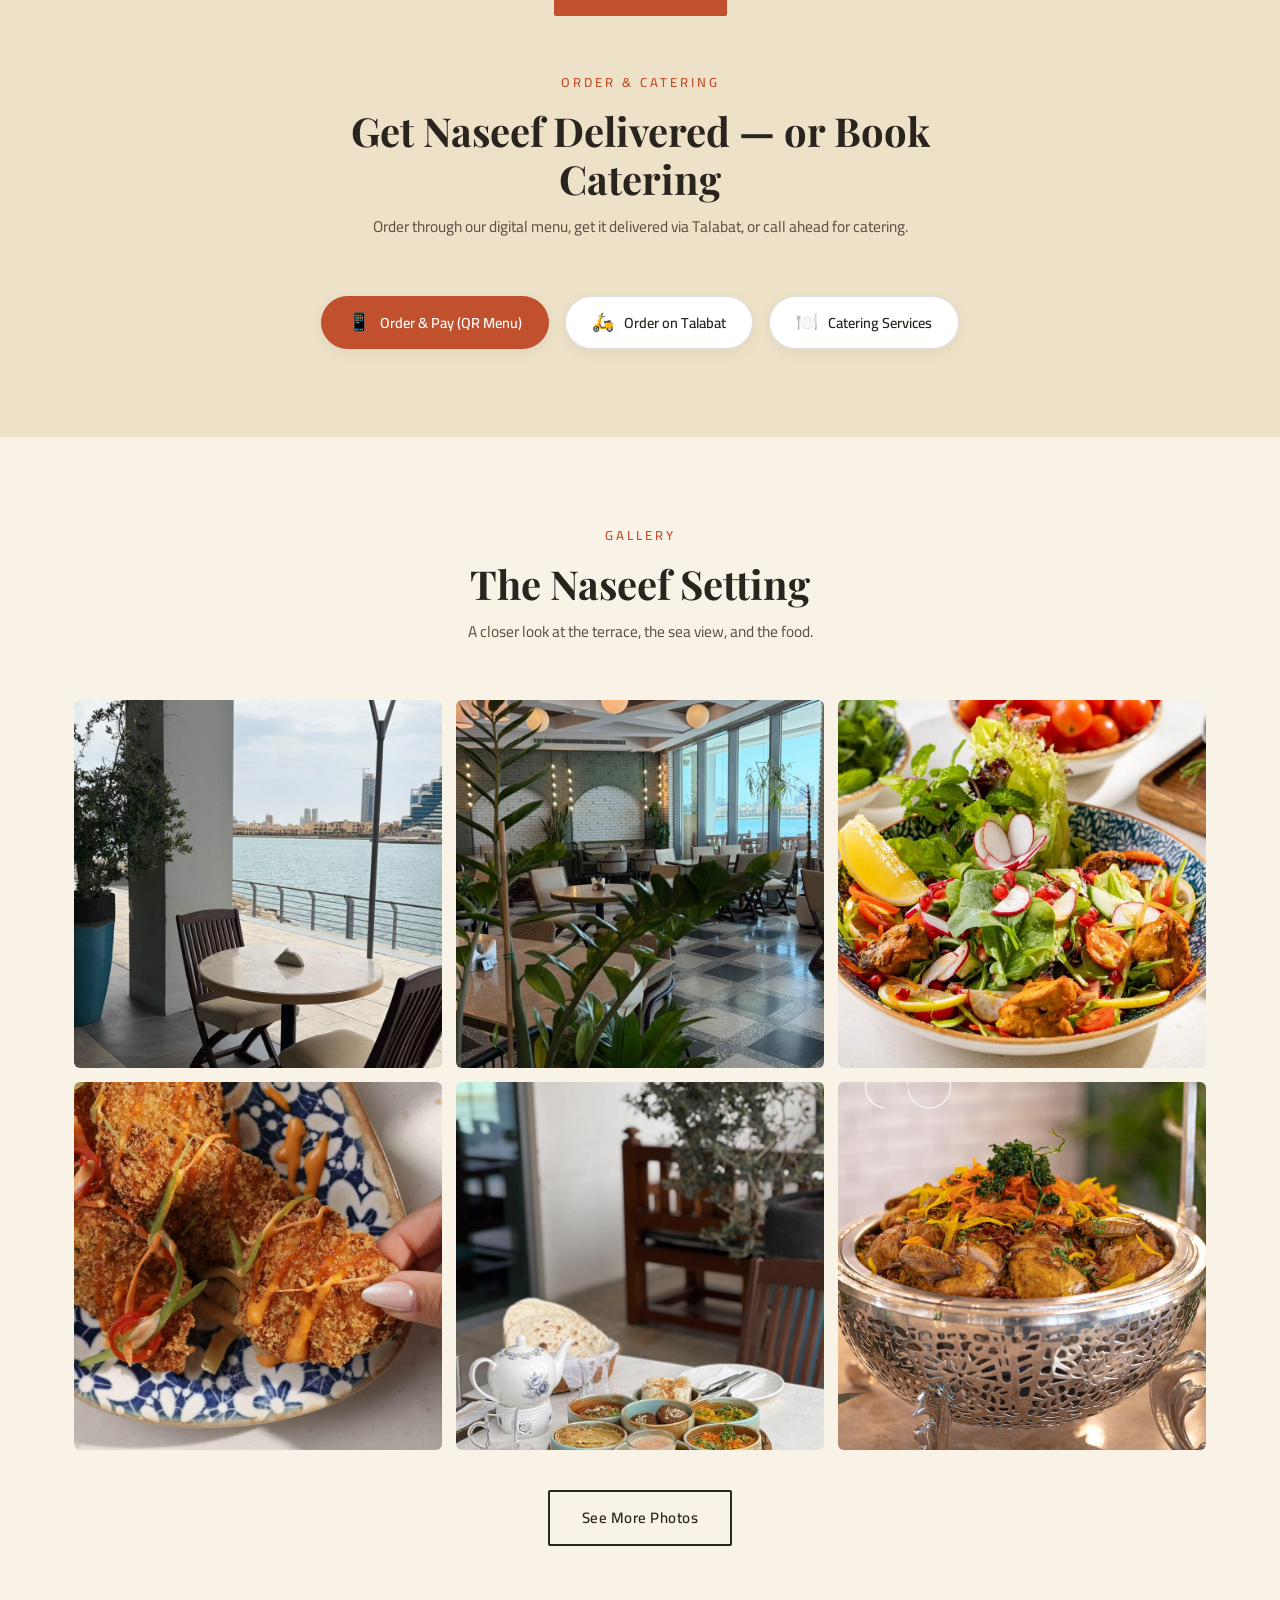
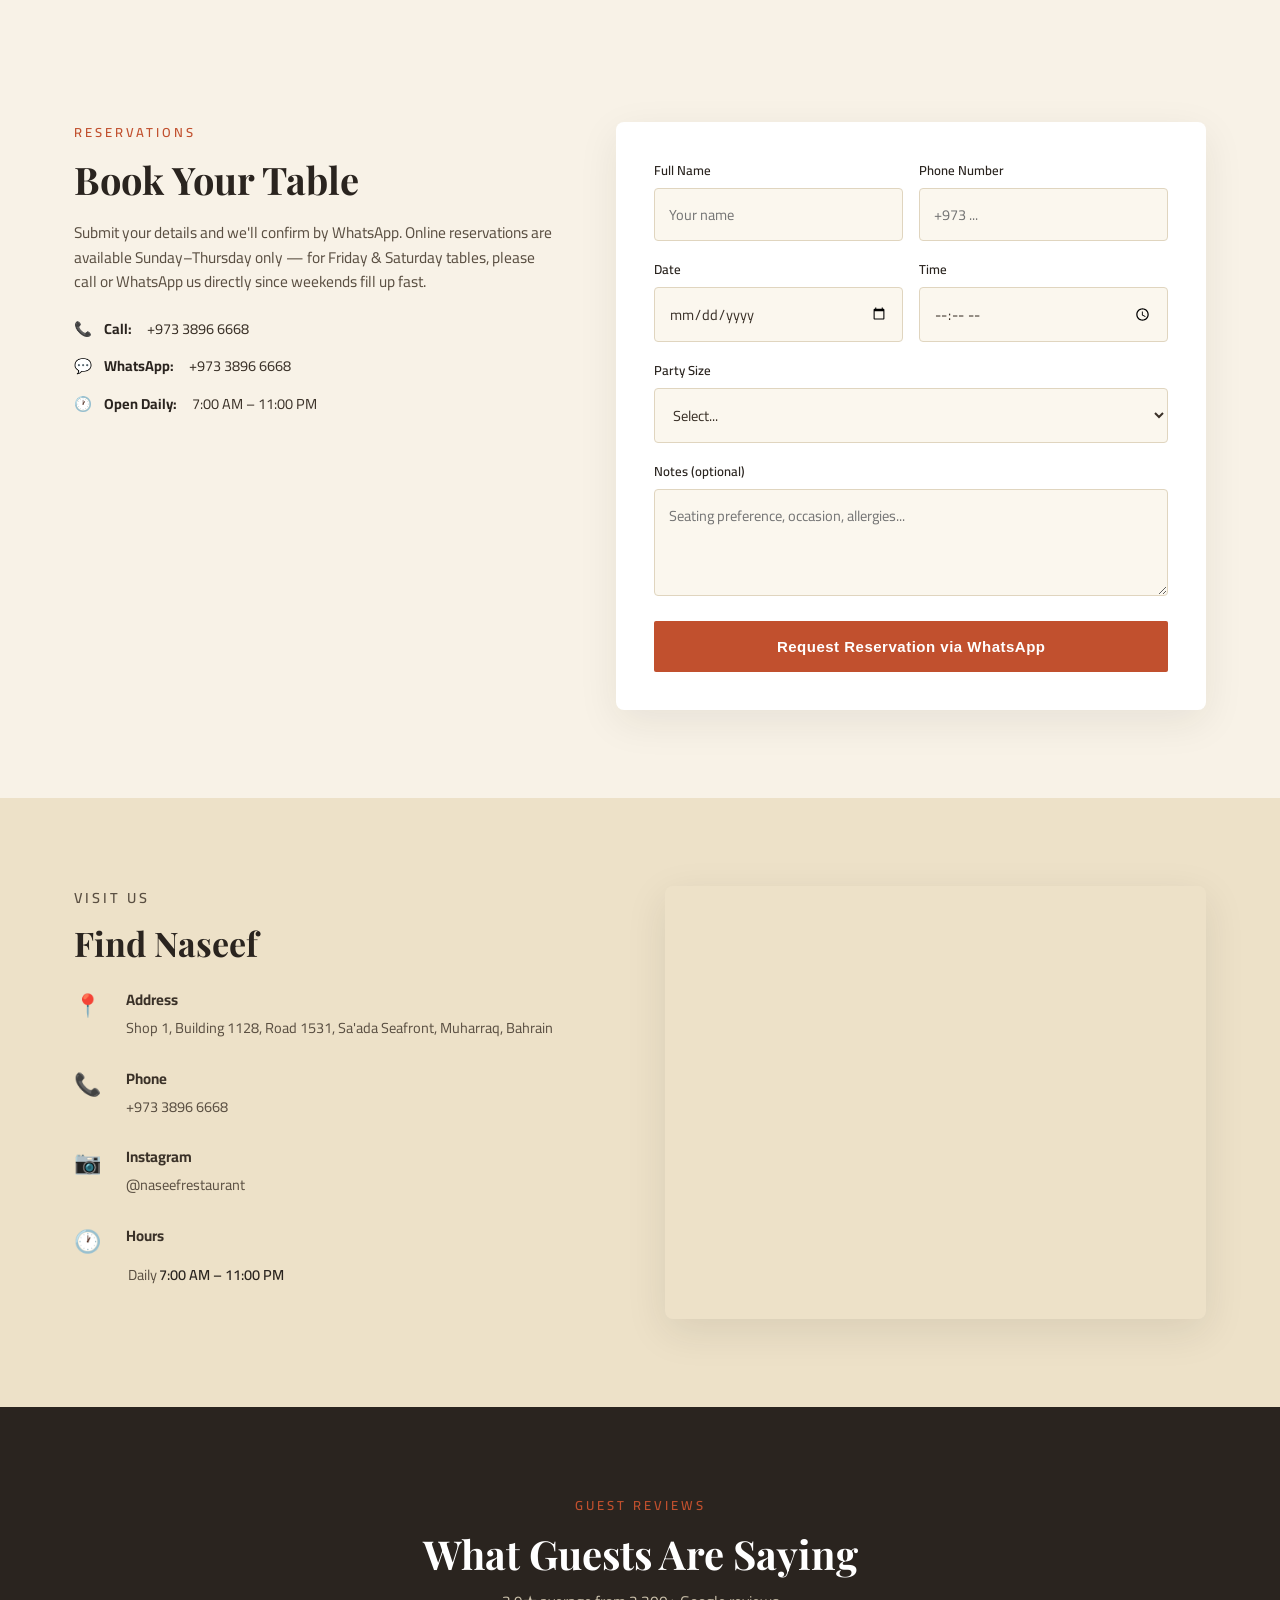
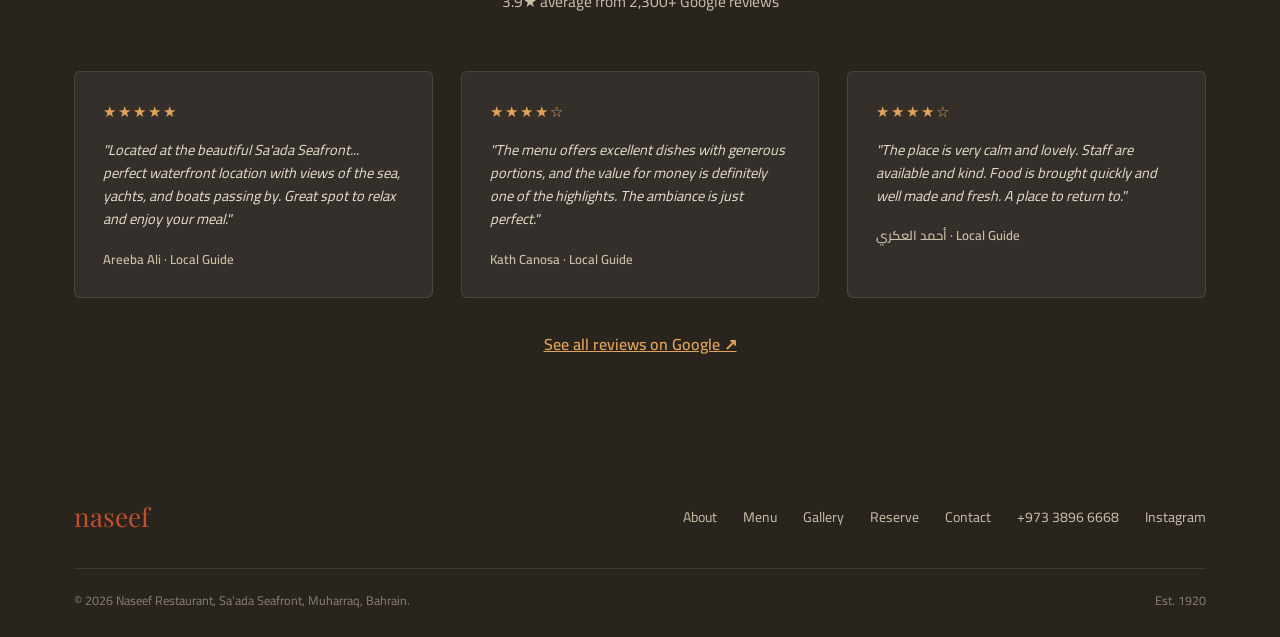
==== commit 3836333c: "Add files via upload" ====
--- a/index.html
+++ b/index.html
@@ -103,39 +103,29 @@
   </div>
 </section>
 
-<section class="menu" id="menu">
+<section class="menu order-online" id="menu">
   <div class="wrap">
     <div class="section-head">
       <span class="eyebrow">The Menu</span>
       <h2>A Taste of Naseef</h2>
       <p>Breakfast, lunch &amp; dinner, and drinks — our full menu, all in one place.</p>
     </div>
-    <div class="order-grid" style="grid-template-columns:repeat(3,1fr);">
-      <div class="order-card">
-        <span class="ic-wrap"><span class="ic">🍳</span></span>
-        <h3>Breakfast</h3>
-        <p>Breakfast sets, platters, saj, omelettes &amp; fresh bread.</p>
-      </div>
-      <div class="order-card">
-        <span class="ic-wrap"><span class="ic">🍽️</span></span>
-        <h3>Lunch &amp; Dinner</h3>
-        <p>Salads, grills, seafood, mains, pasta &amp; more.</p>
-      </div>
-      <div class="order-card">
-        <span class="ic-wrap"><span class="ic">🥤</span></span>
-        <h3>Drinks</h3>
-        <p>Coffee, tea, fresh juice &amp; mojitos.</p>
-      </div>
+    <div class="order-pills">
+      <a href="menu.html" class="order-pill order-pill-primary">
+        <span class="ic">🍳</span> Breakfast
+      </a>
+      <a href="menu.html" class="order-pill">
+        <span class="ic">🍽️</span> Lunch &amp; Dinner
+      </a>
+      <a href="menu.html" class="order-pill">
+        <span class="ic">🥤</span> Drinks
+      </a>
     </div>
     <div class="gallery-cta">
       <a href="menu.html" class="btn btn-primary">View Full Menu</a>
     </div>
-  </div>
-</section>
-
-<section class="order-online" id="order">
-  <div class="wrap">
-    <div class="section-head">
+
+    <div class="section-head" id="order" style="margin-top:56px;">
       <span class="eyebrow">Order &amp; Catering</span>
       <h2>Get Naseef Delivered — or Book Catering</h2>
       <p>Order through our digital menu, get it delivered via Talabat, or call ahead for catering.</p>
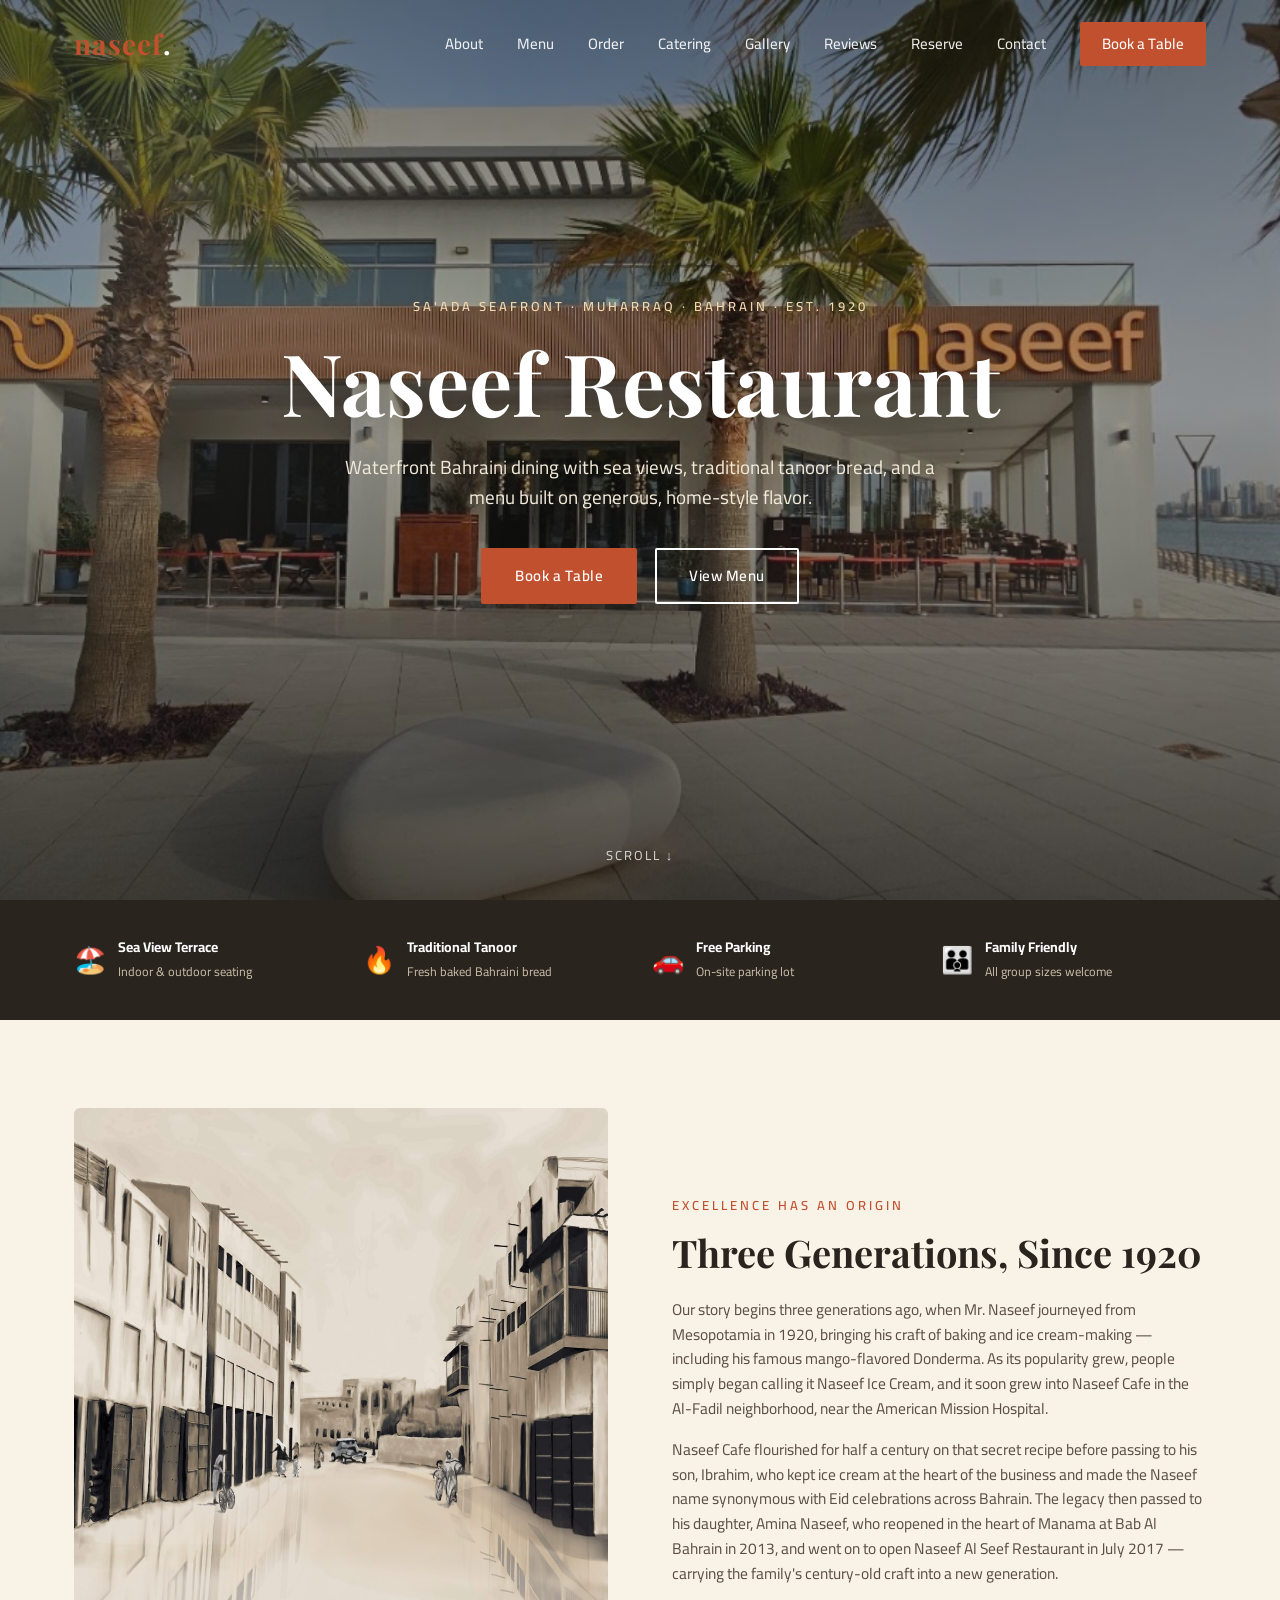
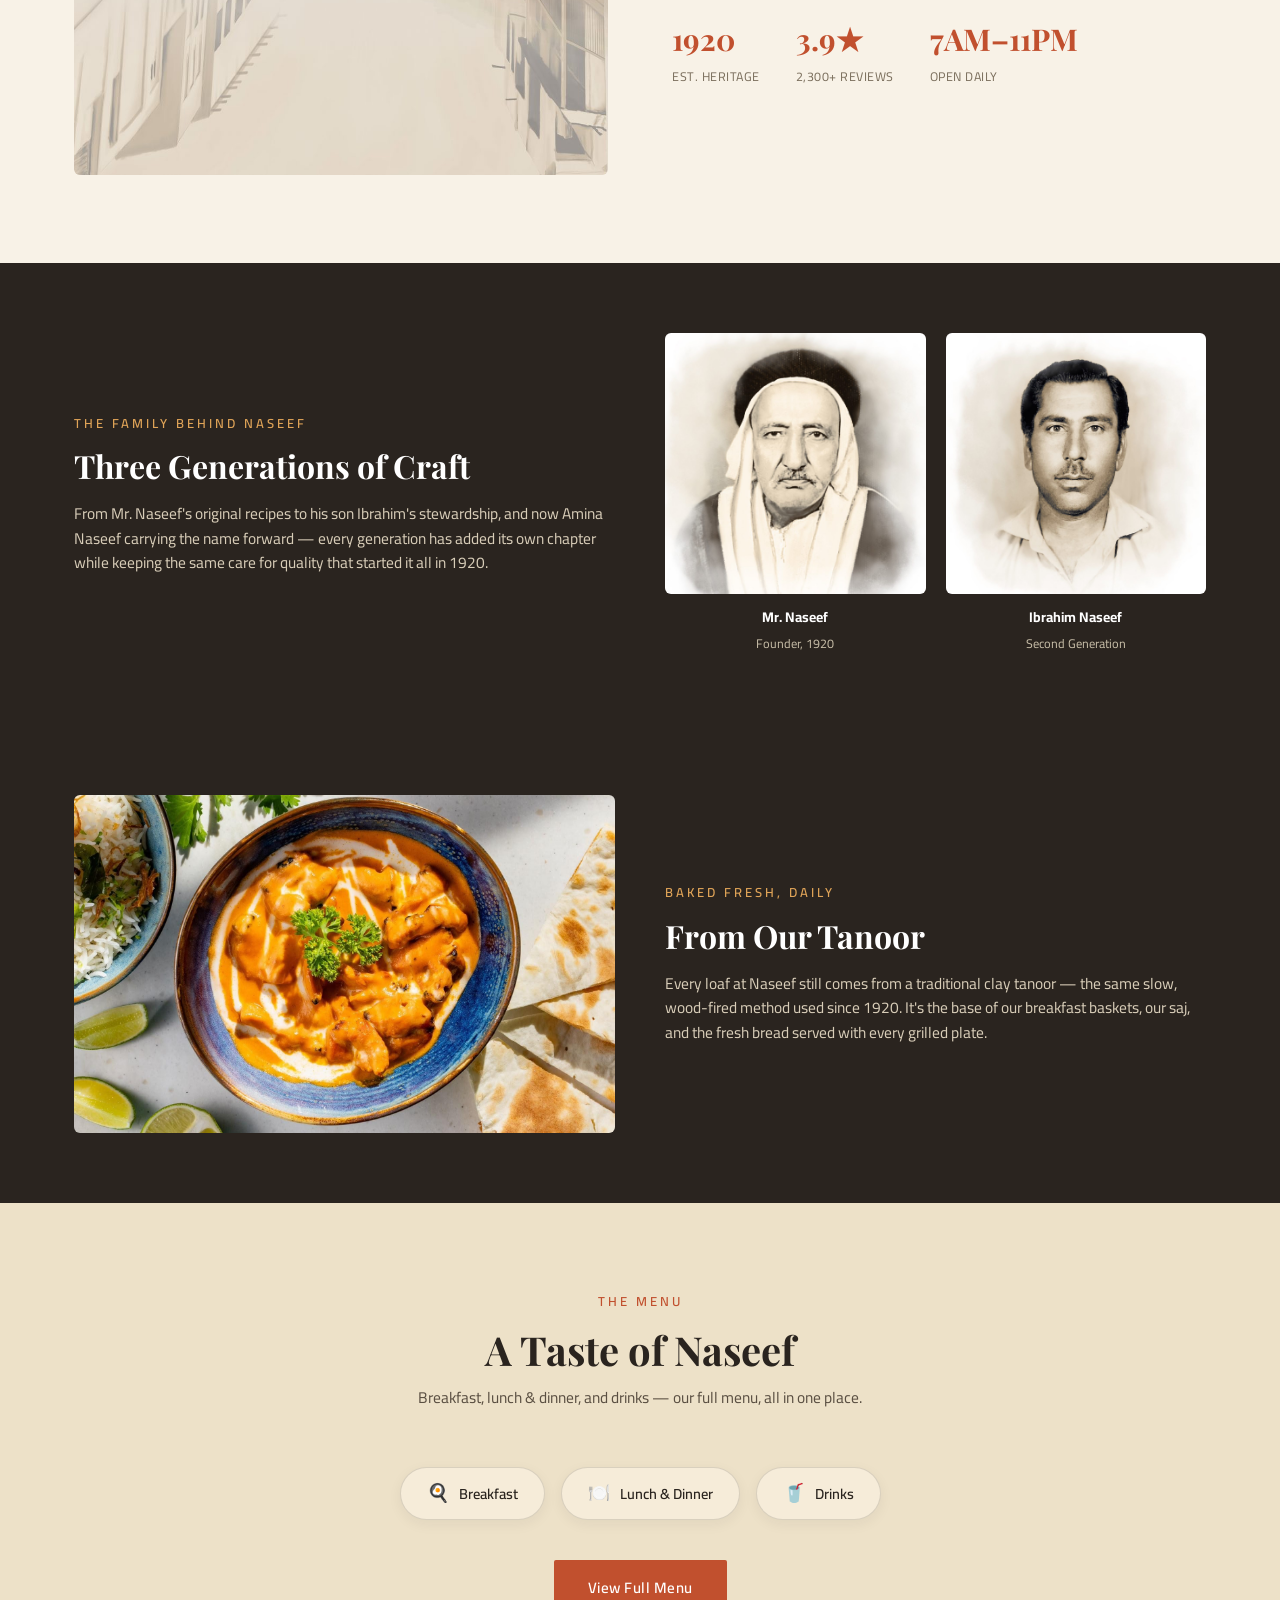
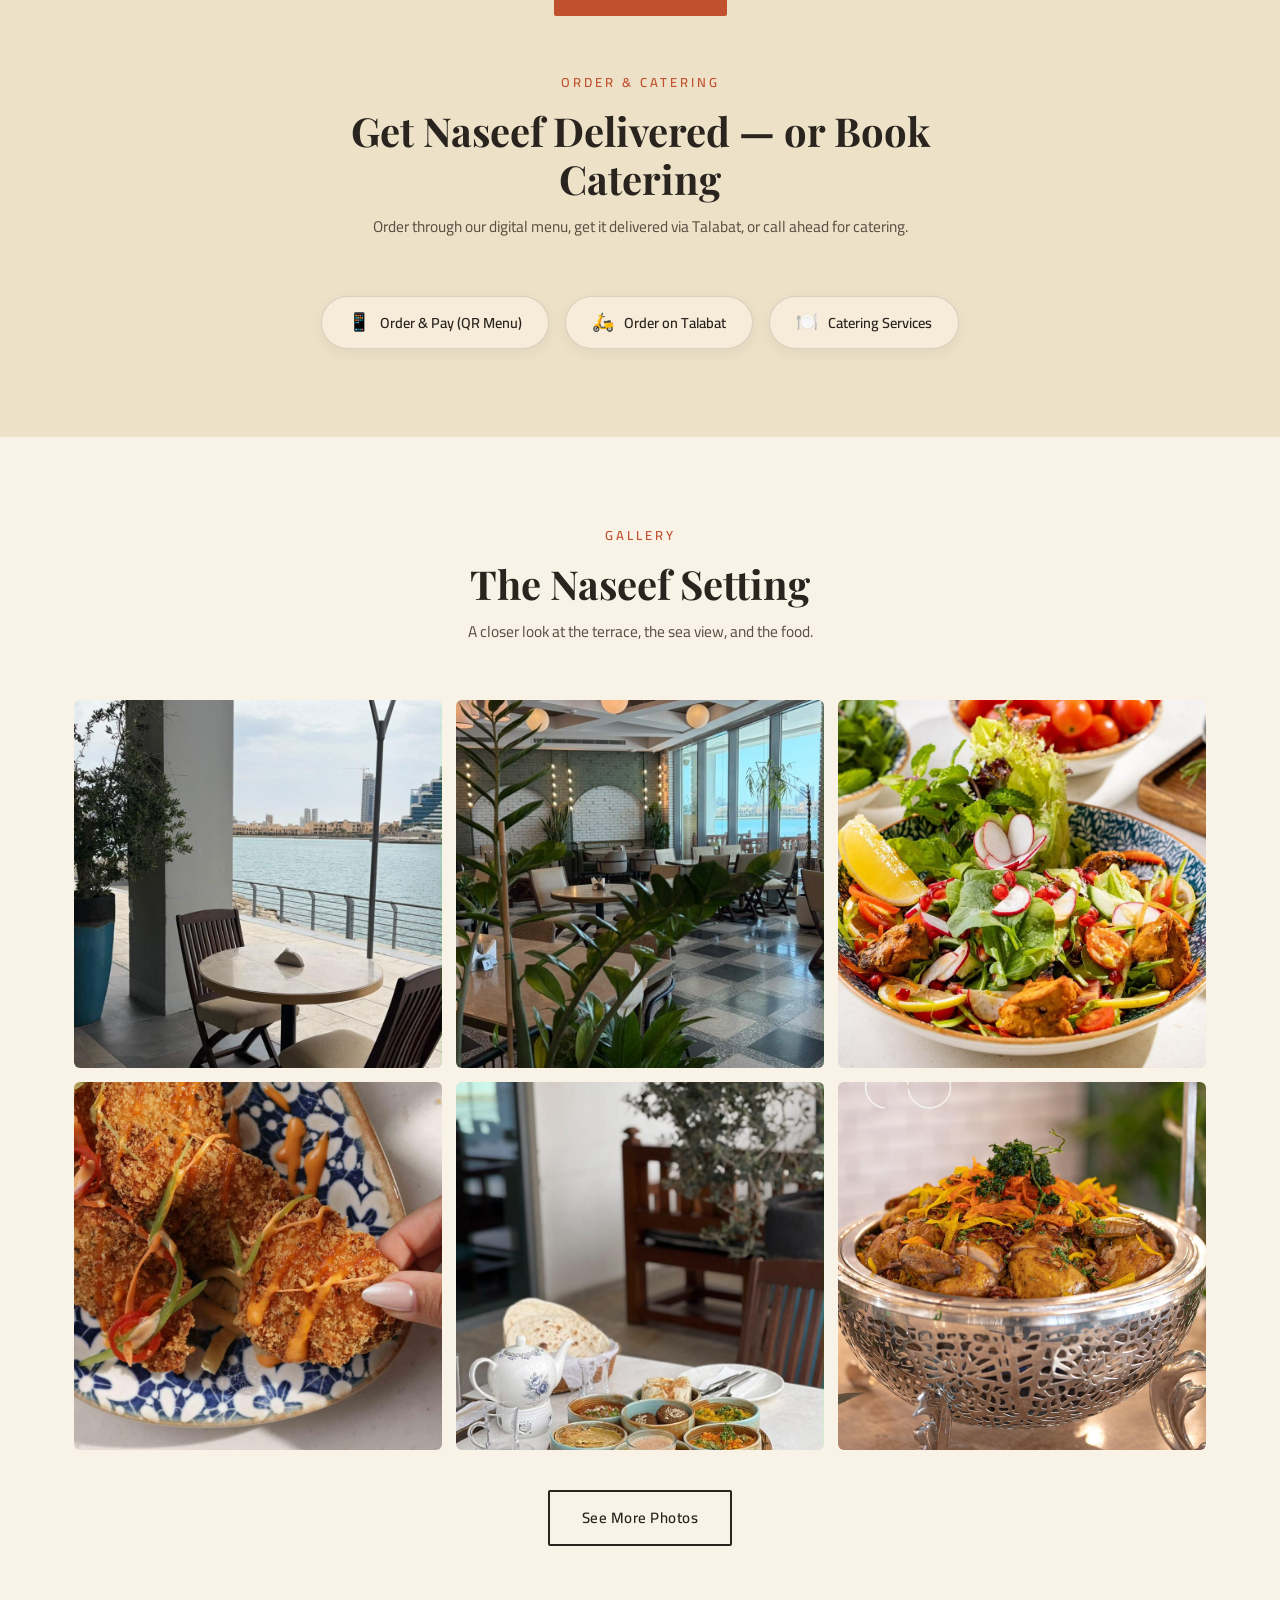
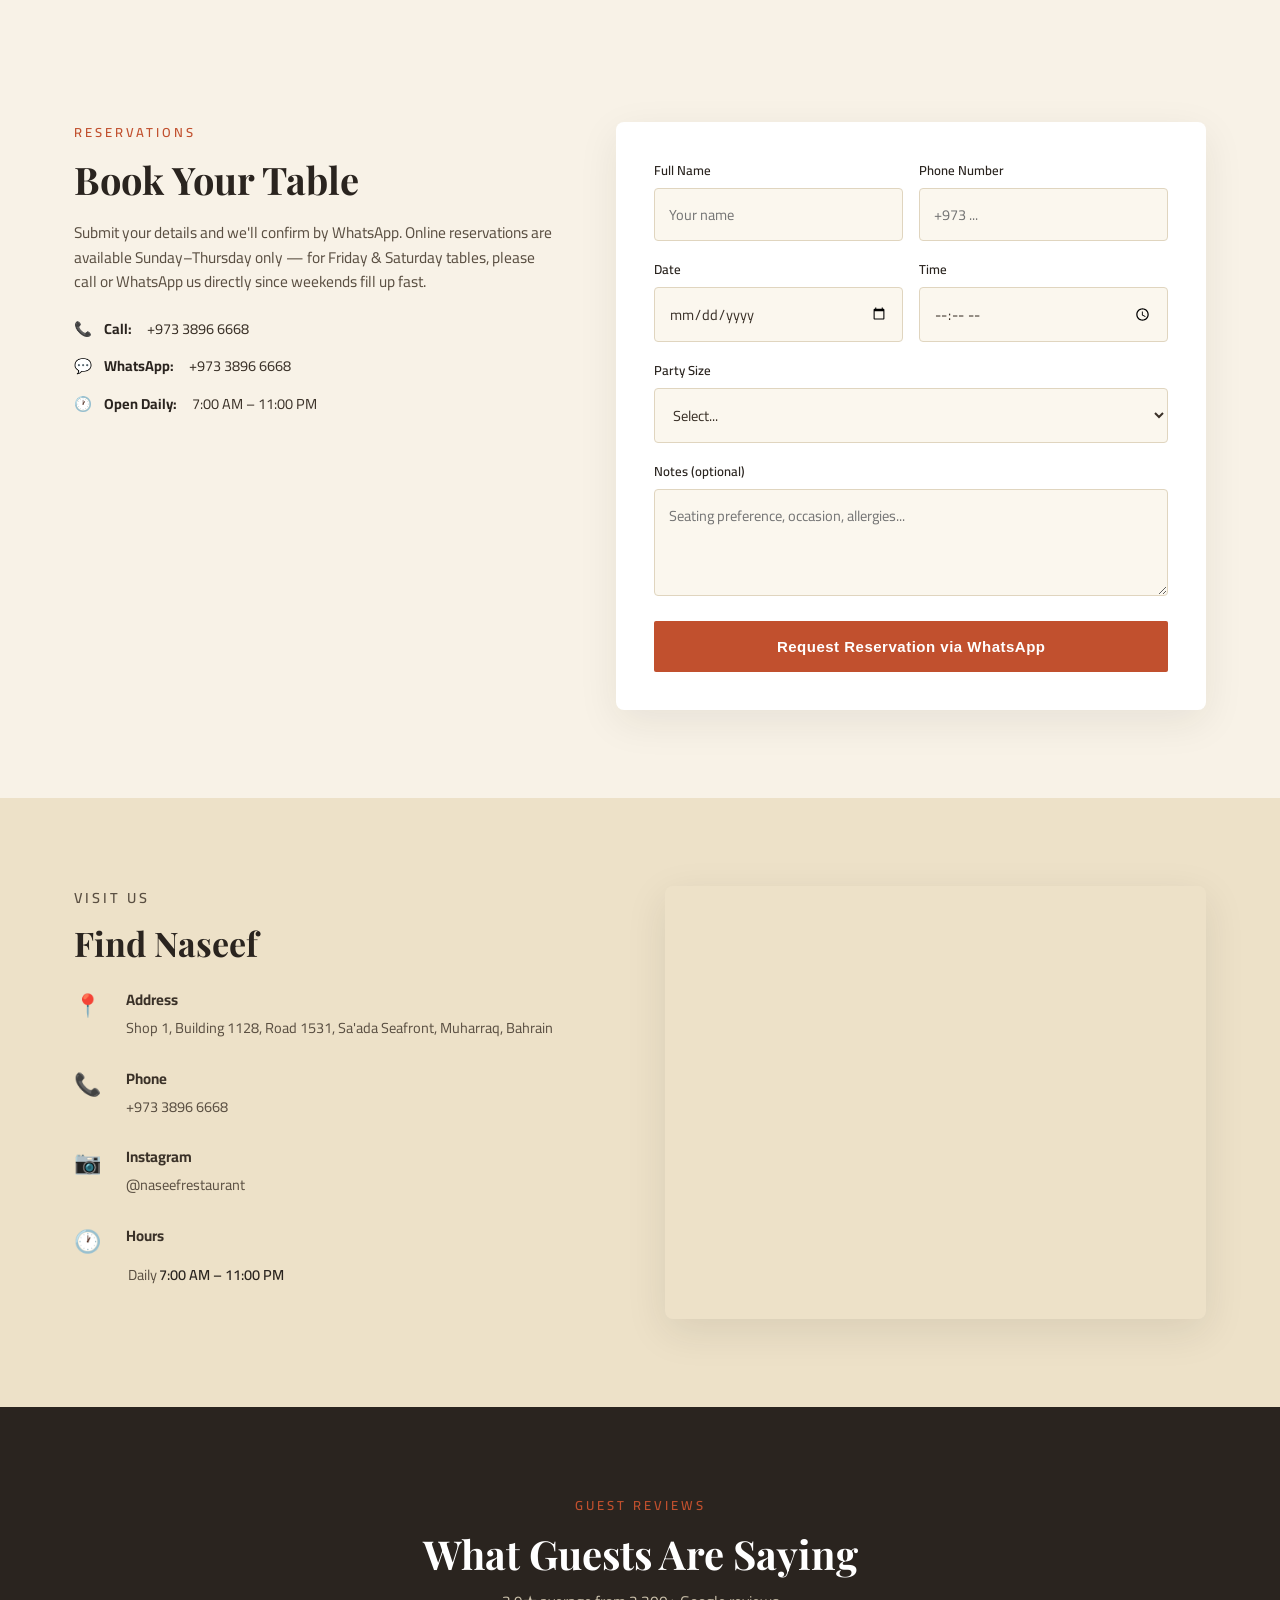
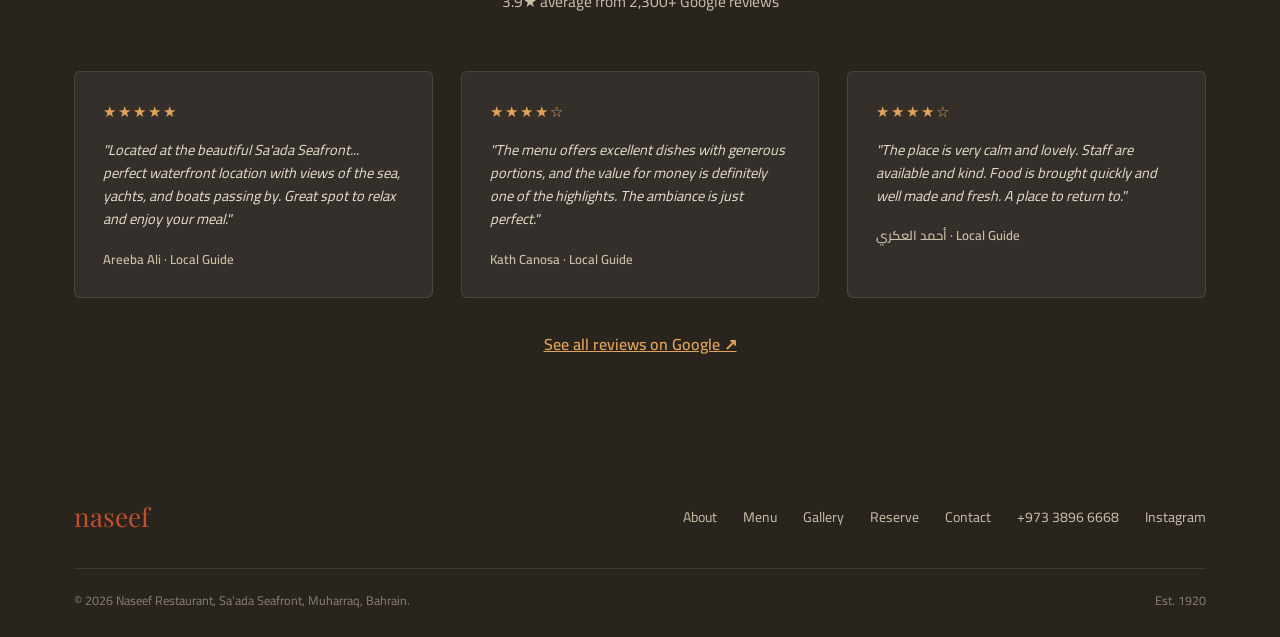
==== commit 73a68f6d: "Add files via upload" ====
--- a/index.html
+++ b/index.html
@@ -111,7 +111,7 @@
       <p>Breakfast, lunch &amp; dinner, and drinks — our full menu, all in one place.</p>
     </div>
     <div class="order-pills">
-      <a href="menu.html" class="order-pill order-pill-primary">
+      <a href="menu.html" class="order-pill">
         <span class="ic">🍳</span> Breakfast
       </a>
       <a href="menu.html" class="order-pill">
@@ -131,7 +131,7 @@
       <p>Order through our digital menu, get it delivered via Talabat, or call ahead for catering.</p>
     </div>
     <div class="order-pills">
-      <a href="https://app.qlub.io/qr/bh/naseef_bh_muharraq/8/_/_/ad3e17cf8e/qsr/p7yL4?theme=black&amp;lang=en&amp;qsr=dm" target="_blank" rel="noopener" class="order-pill order-pill-primary">
+      <a href="https://app.qlub.io/qr/bh/naseef_bh_muharraq/8/_/_/ad3e17cf8e/qsr/p7yL4?theme=black&amp;lang=en&amp;qsr=dm" target="_blank" rel="noopener" class="order-pill">
         <span class="ic">📱</span> Order &amp; Pay (QR Menu)
       </a>
       <a href="https://www.talabat.com/bahrain/naseef" target="_blank" rel="noopener" class="order-pill">
--- a/style.css
+++ b/style.css
@@ -147,12 +147,12 @@
 .order-online{background:var(--sand);}
 .order-pills{display:flex; flex-wrap:wrap; justify-content:center; gap:16px;}
 .order-pill{
-  display:inline-flex; align-items:center; gap:10px; background:#fff; color:var(--charcoal);
+  display:inline-flex; align-items:center; gap:10px; background:#f6ecd9; color:var(--charcoal);
   border:1.5px solid rgba(42,36,31,0.14); border-radius:999px; padding:14px 26px; font-size:14.5px;
   font-weight:600; box-shadow:0 4px 14px rgba(42,36,31,0.06); transition:transform .2s ease, box-shadow .2s ease, background .2s ease;
 }
 .order-pill .ic{font-size:18px; line-height:1;}
-.order-pill:hover{transform:translateY(-3px); box-shadow:0 10px 24px rgba(42,36,31,0.12); background:#fff8ef;}
+.order-pill:hover{transform:translateY(-3px); box-shadow:0 10px 24px rgba(42,36,31,0.12); background:#f0e2c8;}
 .order-pill-primary{background:var(--terracotta); color:#fff; border-color:var(--terracotta);}
 .order-pill-primary:hover{background:var(--terracotta-dark); color:#fff;}
 @media (max-width:600px){ .order-pills{flex-direction:column; align-items:stretch;} .order-pill{justify-content:center;} }
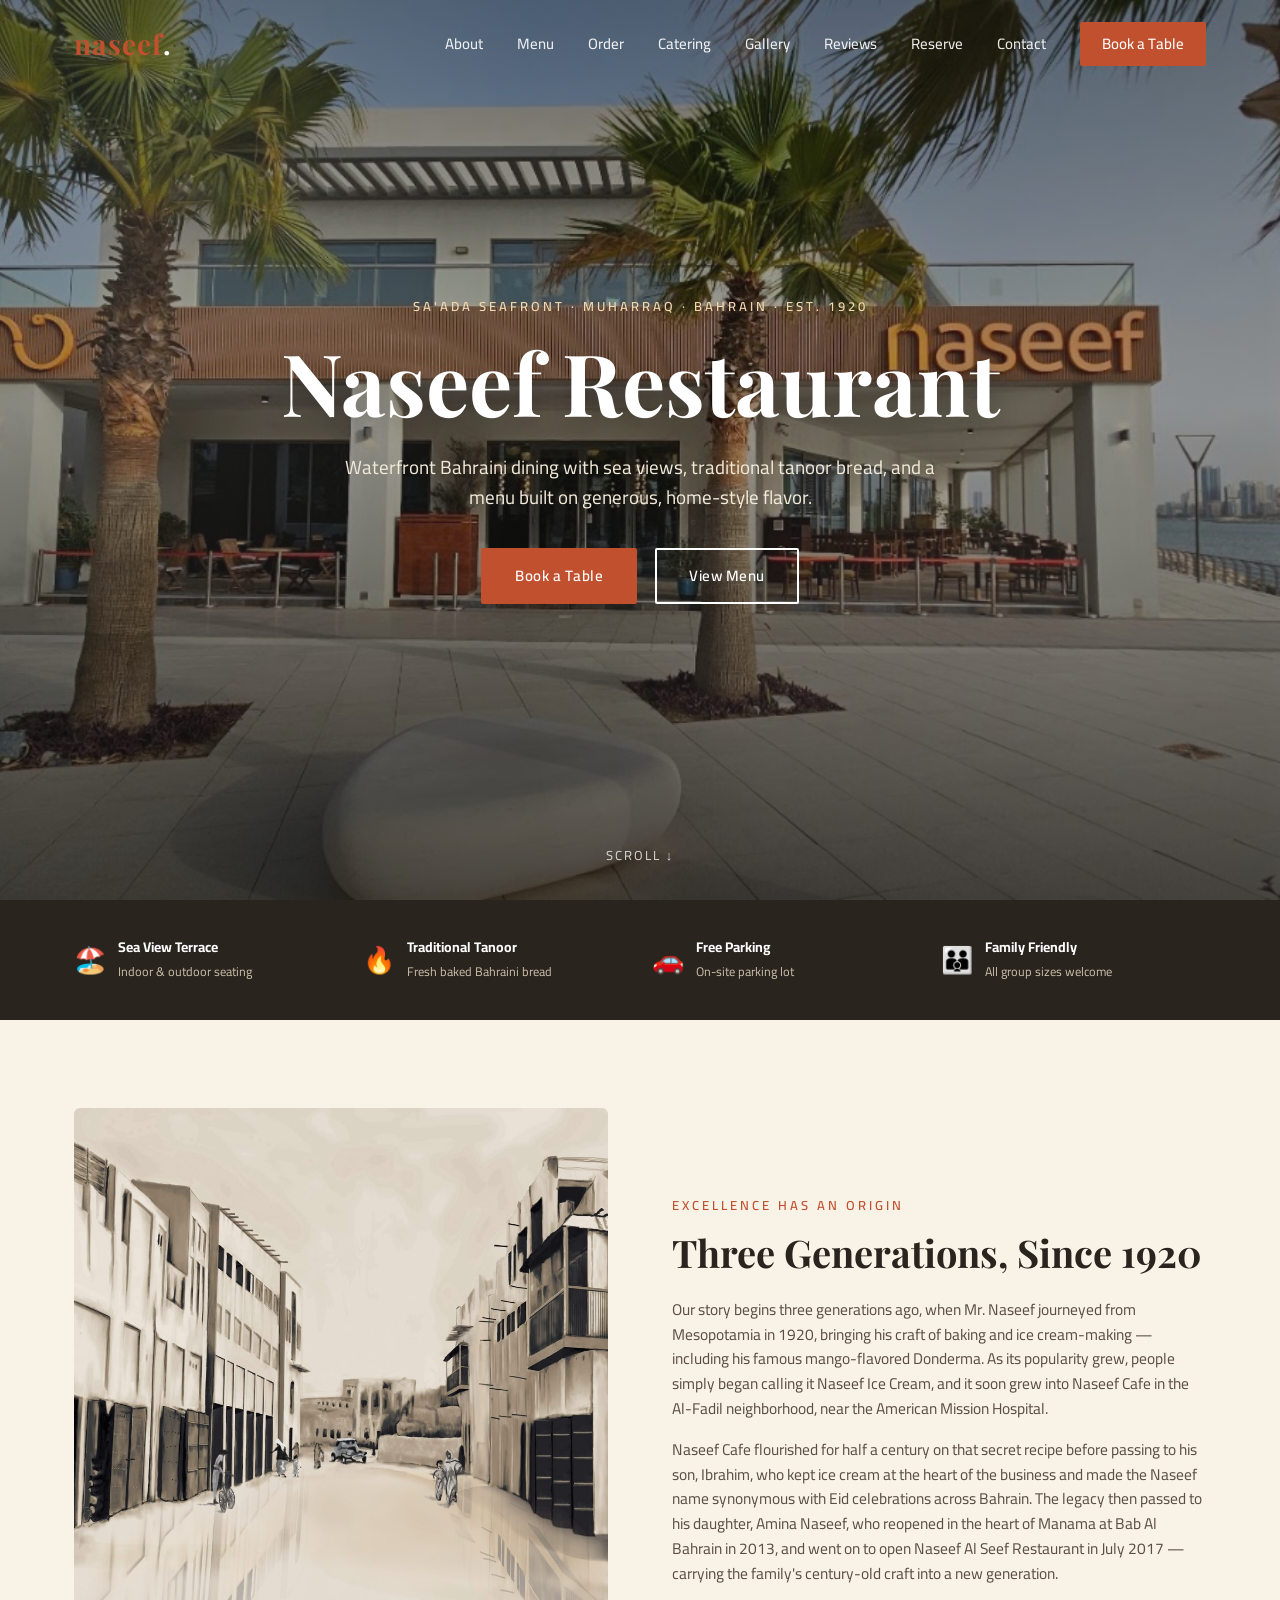
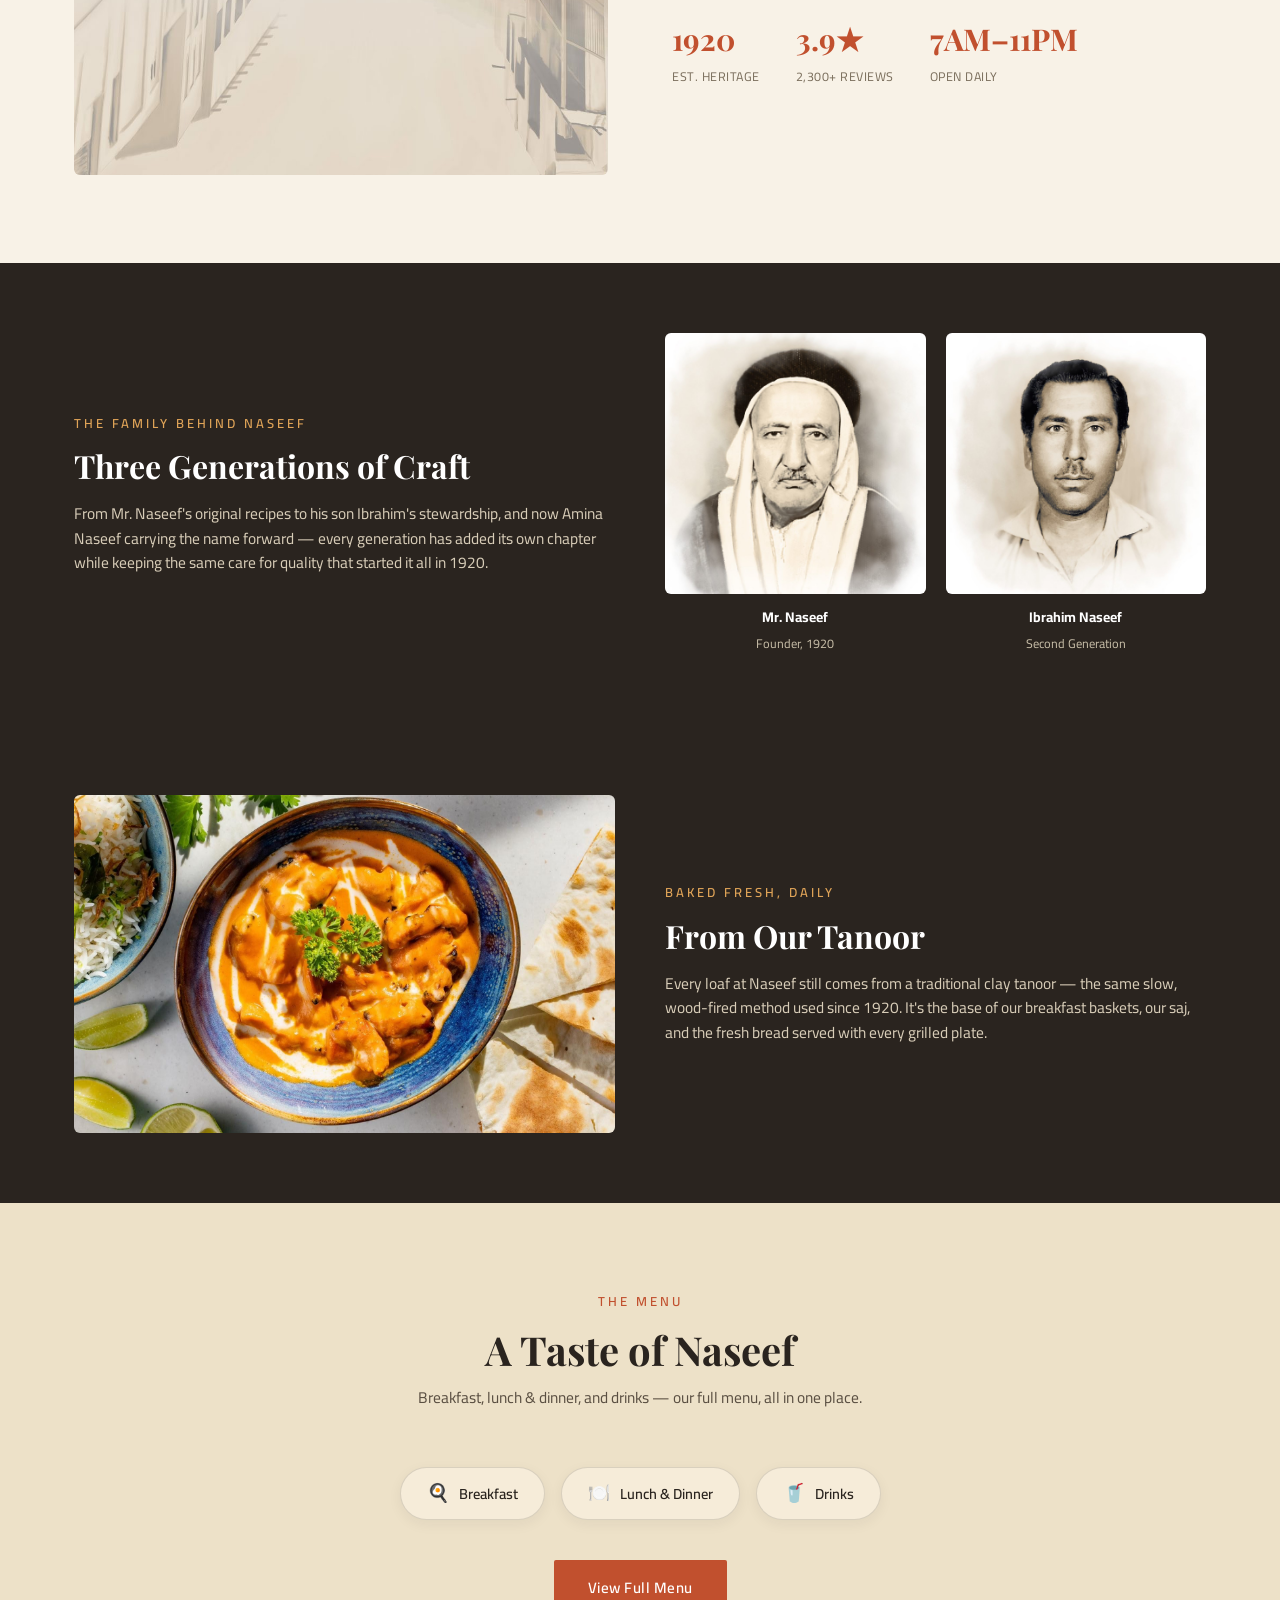
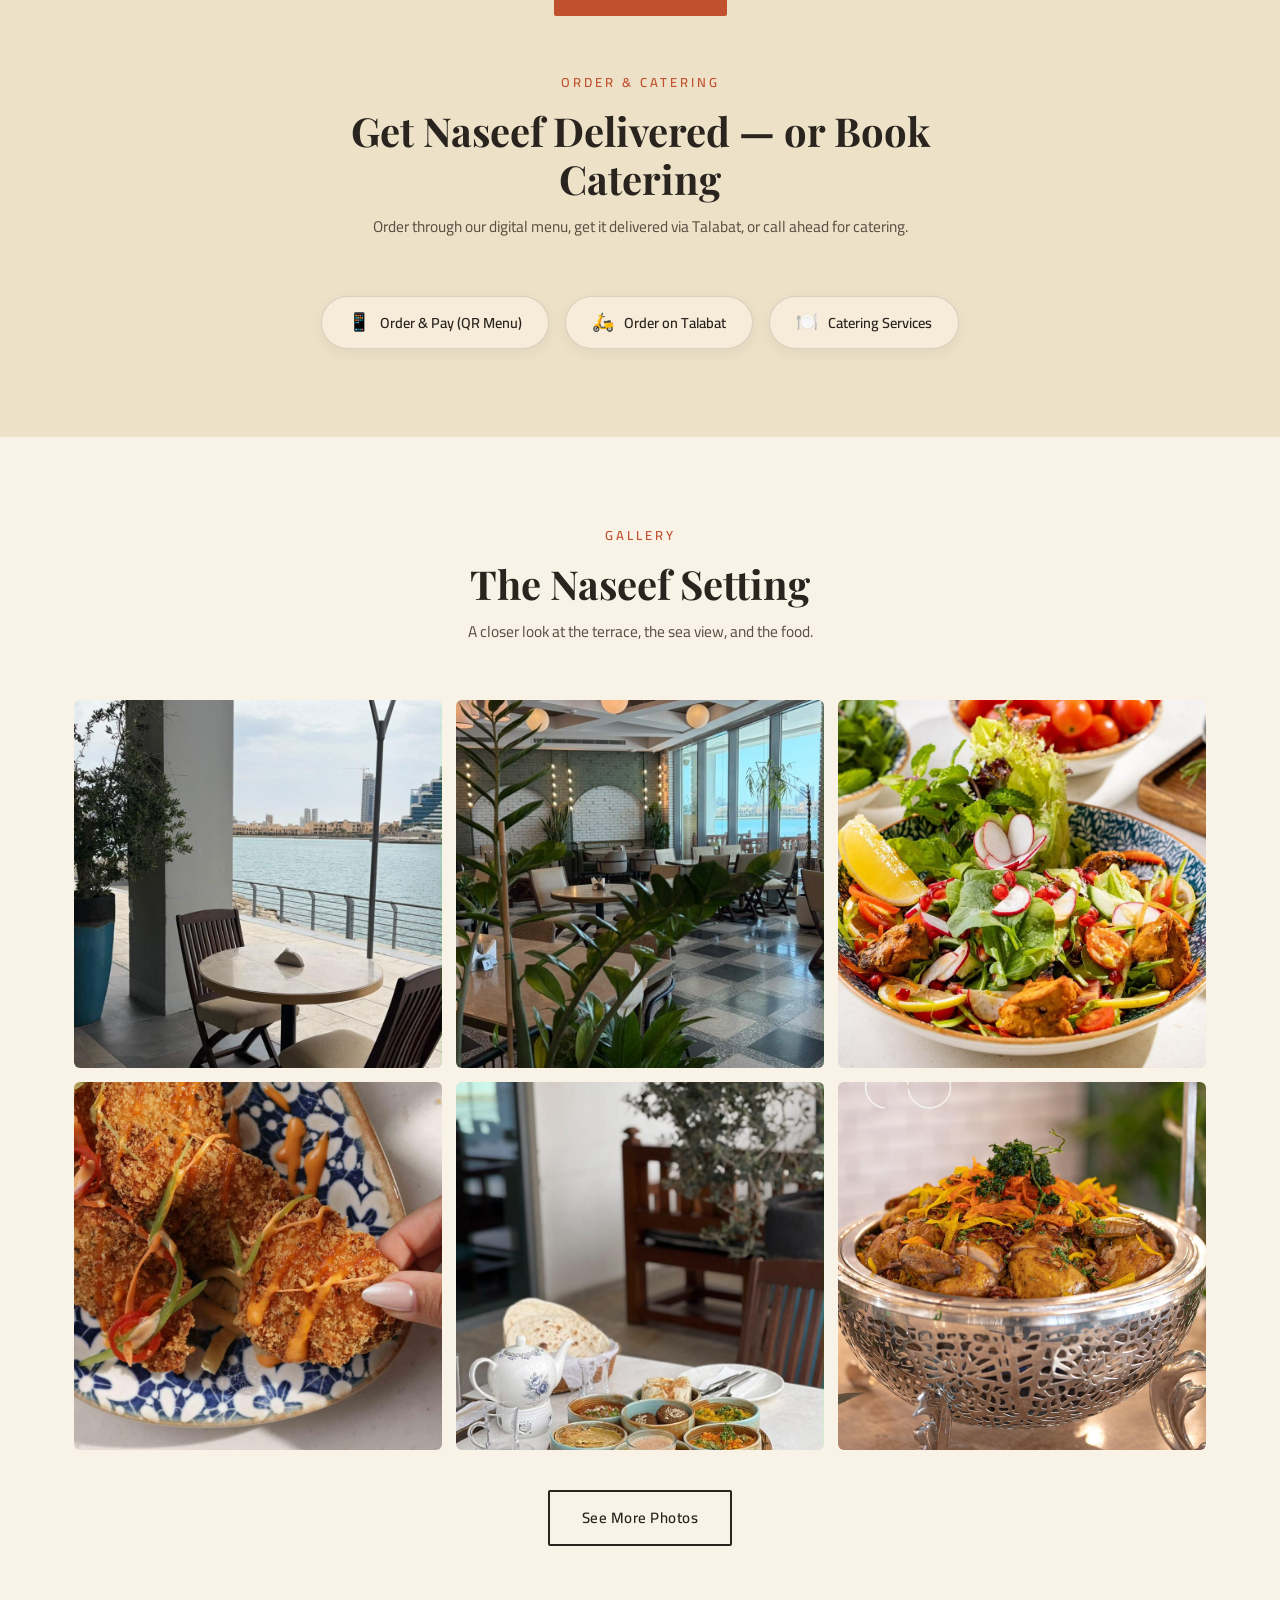
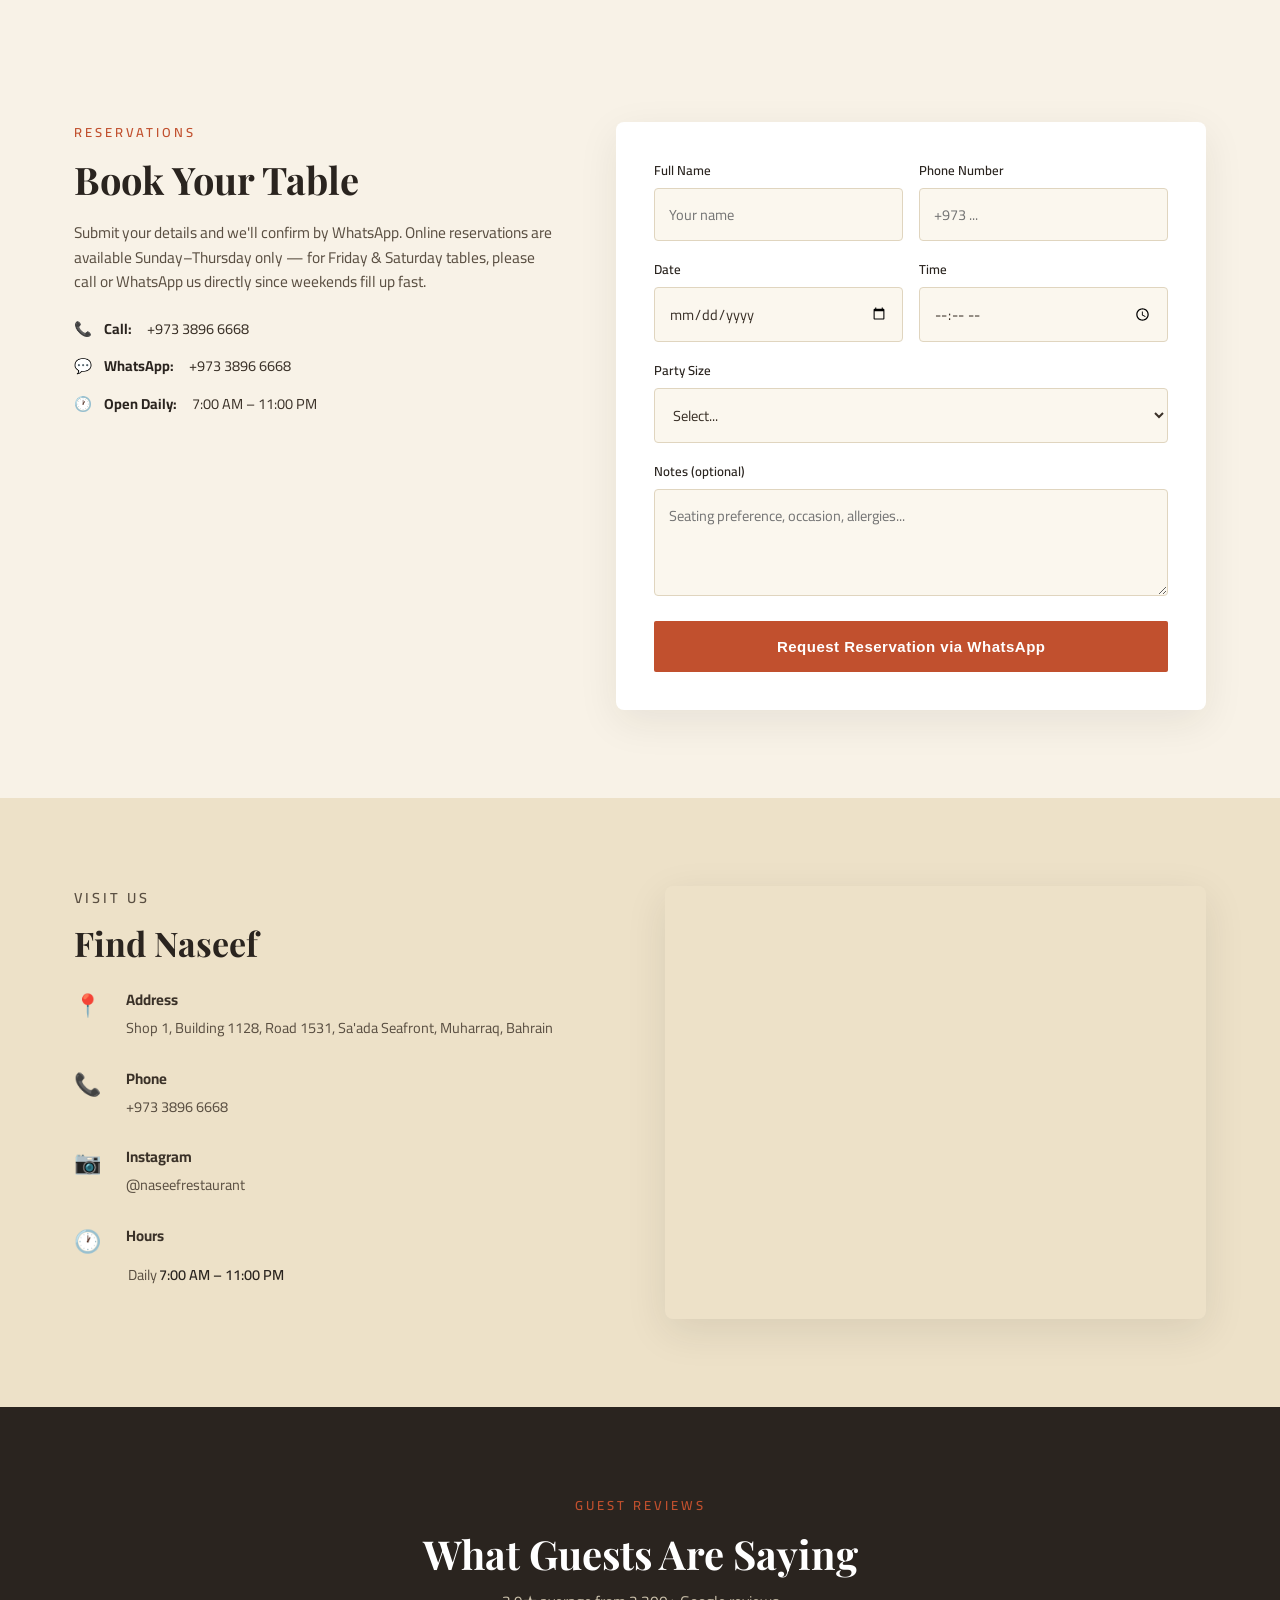
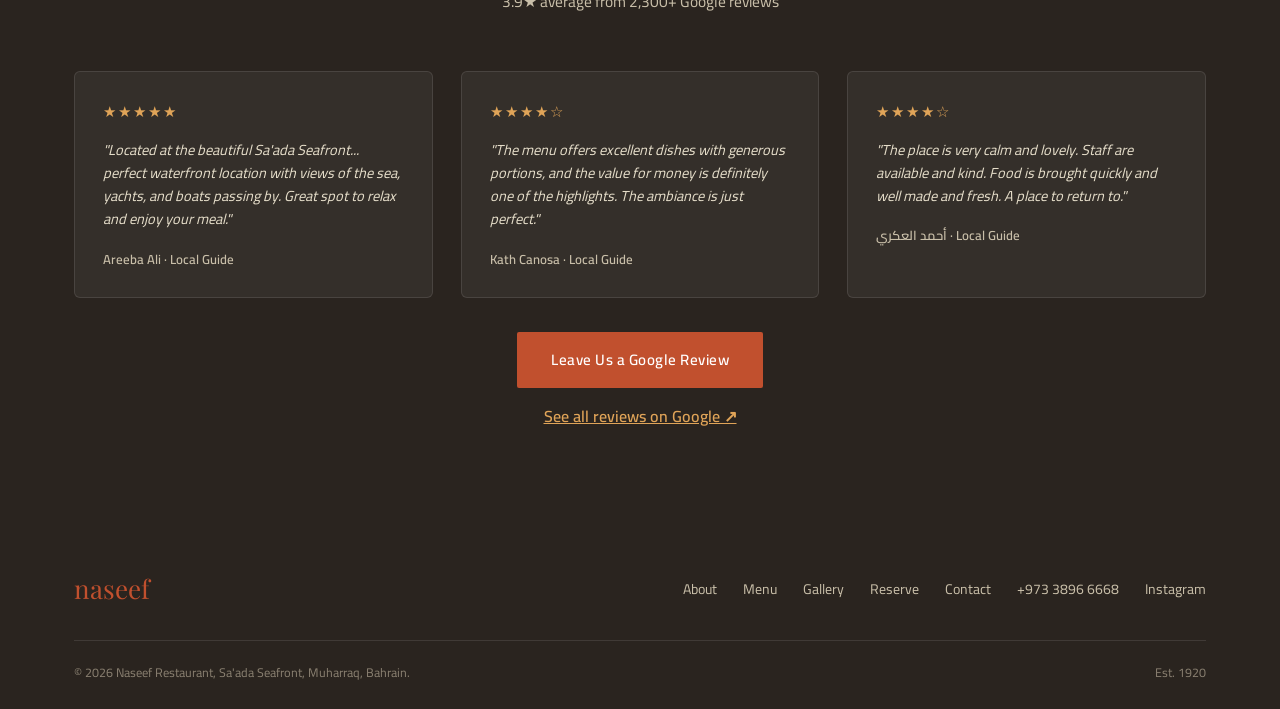
==== commit 0d5b5a91: "Add files via upload" ====
--- a/index.html
+++ b/index.html
@@ -250,9 +250,12 @@
         <div class="who">أحمد العكري &middot; Local Guide</div>
       </div>
     </div>
-    <p style="text-align:center; margin-top:34px;">
-      <a href="https://www.google.com/maps/search/?api=1&query=Naseef+Restaurant+Muharraq" target="_blank" rel="noopener" style="color:#e0a458; font-weight:600; text-decoration:underline;">See all reviews on Google ↗</a>
-    </p>
+    <div style="text-align:center; margin-top:34px;">
+      <a href="https://search.google.com/local/writereview?placeid=0x3e49a789df68974b:0xd3f5387a8f87d47b" target="_blank" rel="noopener" class="btn btn-primary">Leave Us a Google Review</a>
+      <p style="margin-top:16px;">
+        <a href="https://www.google.com/maps/search/?api=1&query=Naseef+Restaurant+Muharraq" target="_blank" rel="noopener" style="color:#e0a458; font-weight:600; text-decoration:underline;">See all reviews on Google ↗</a>
+      </p>
+    </div>
   </div>
 </section>
 
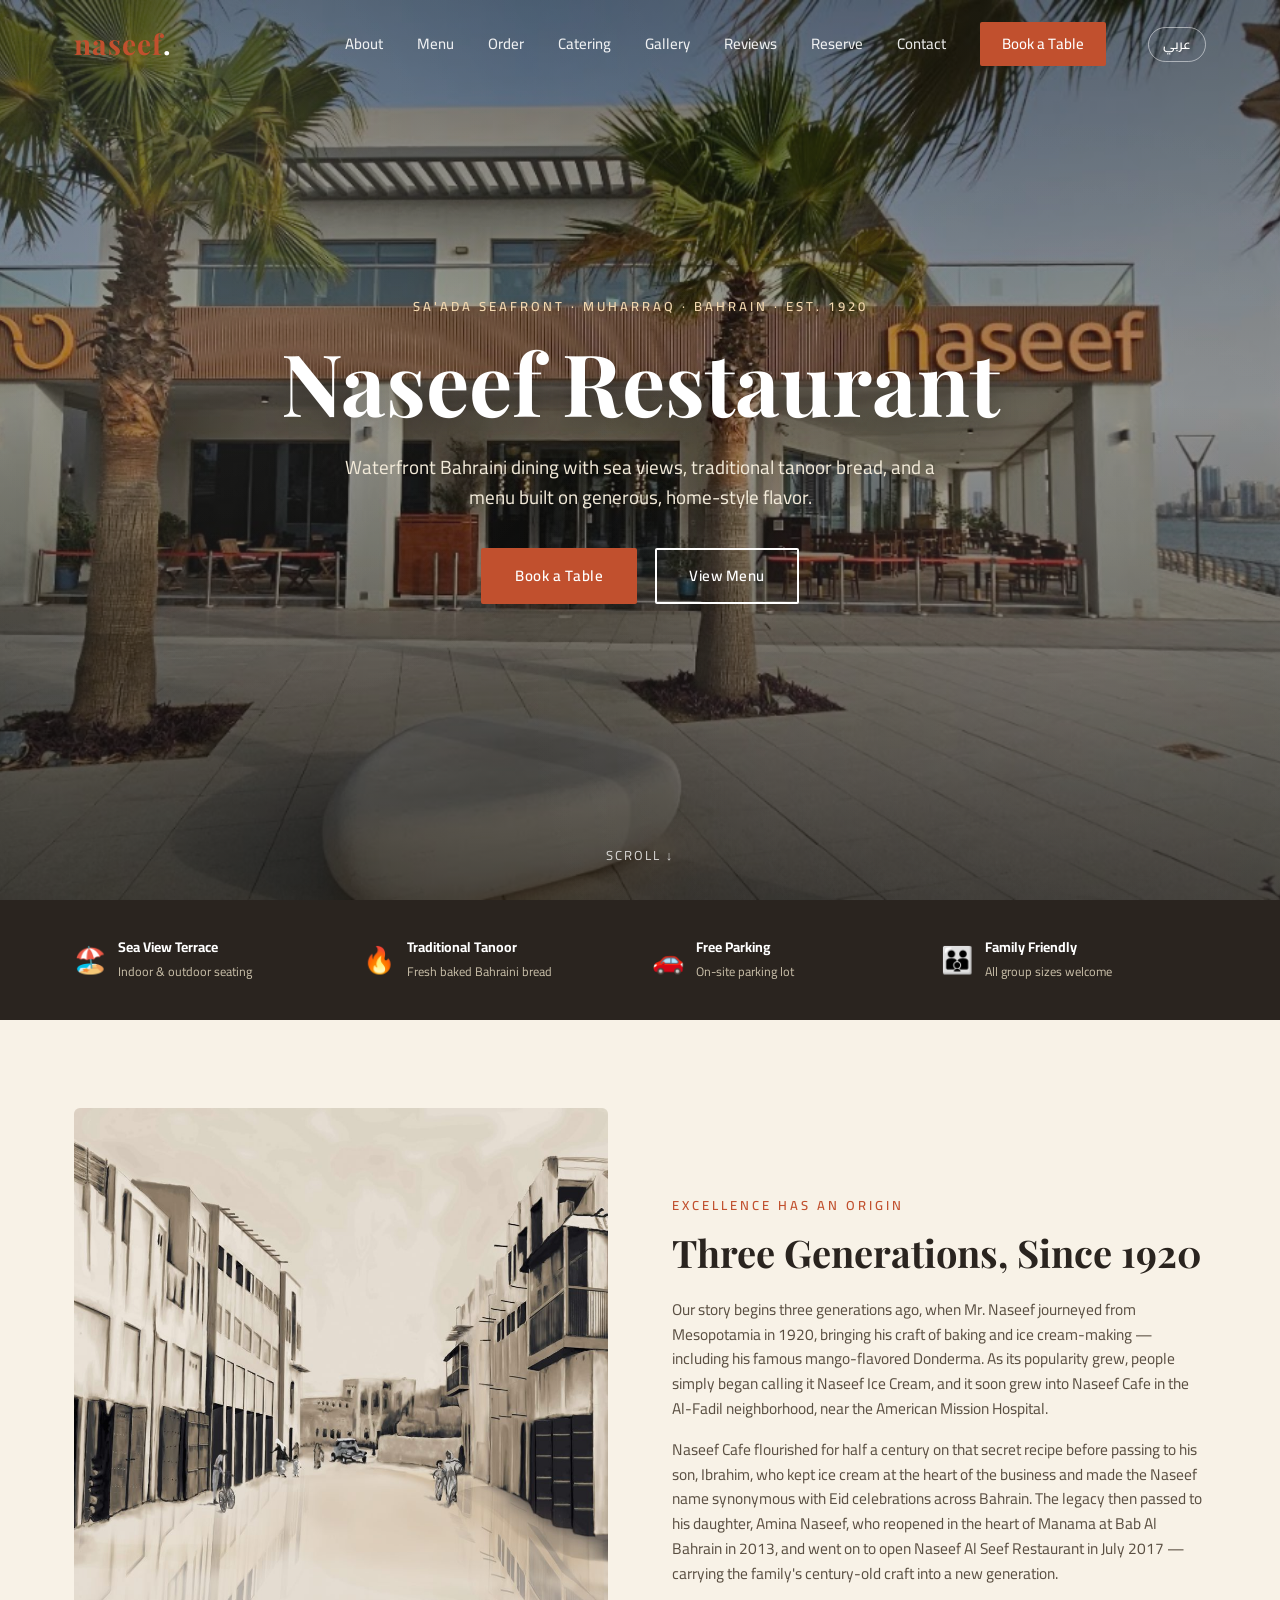
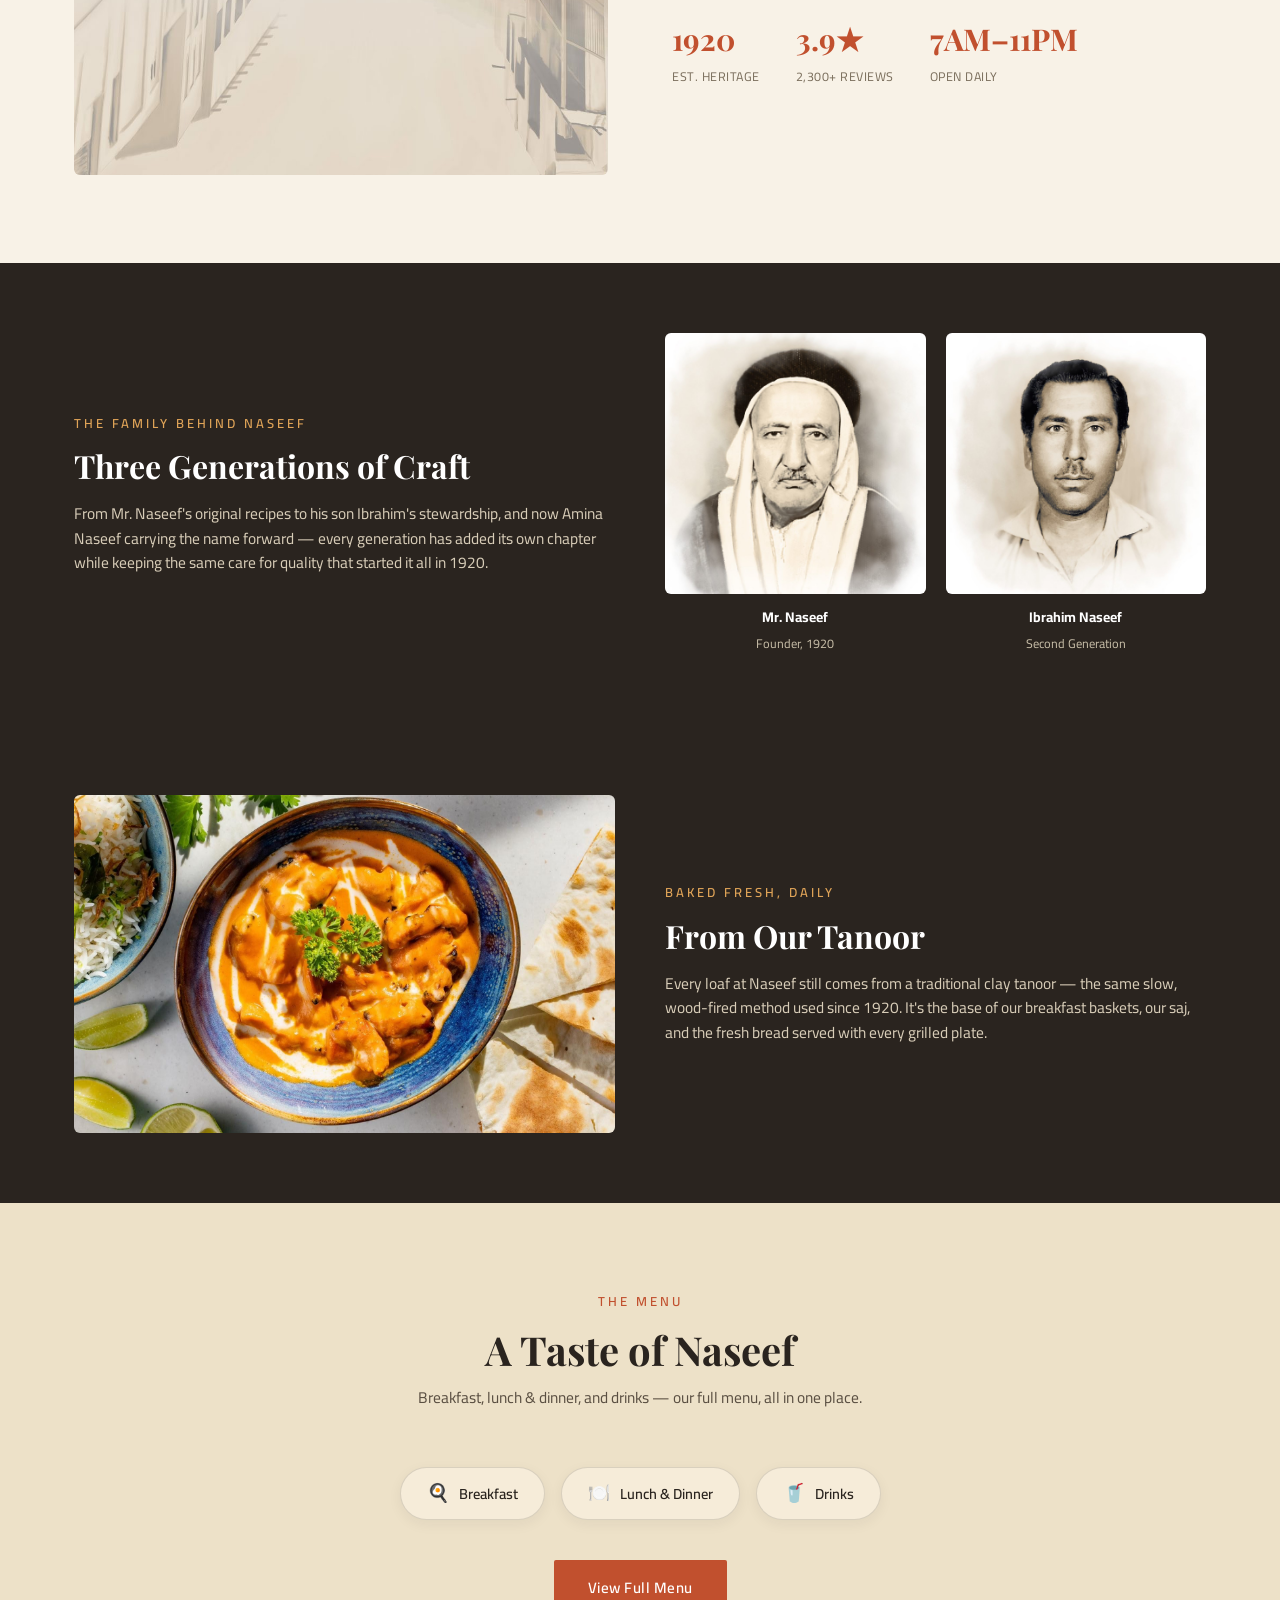
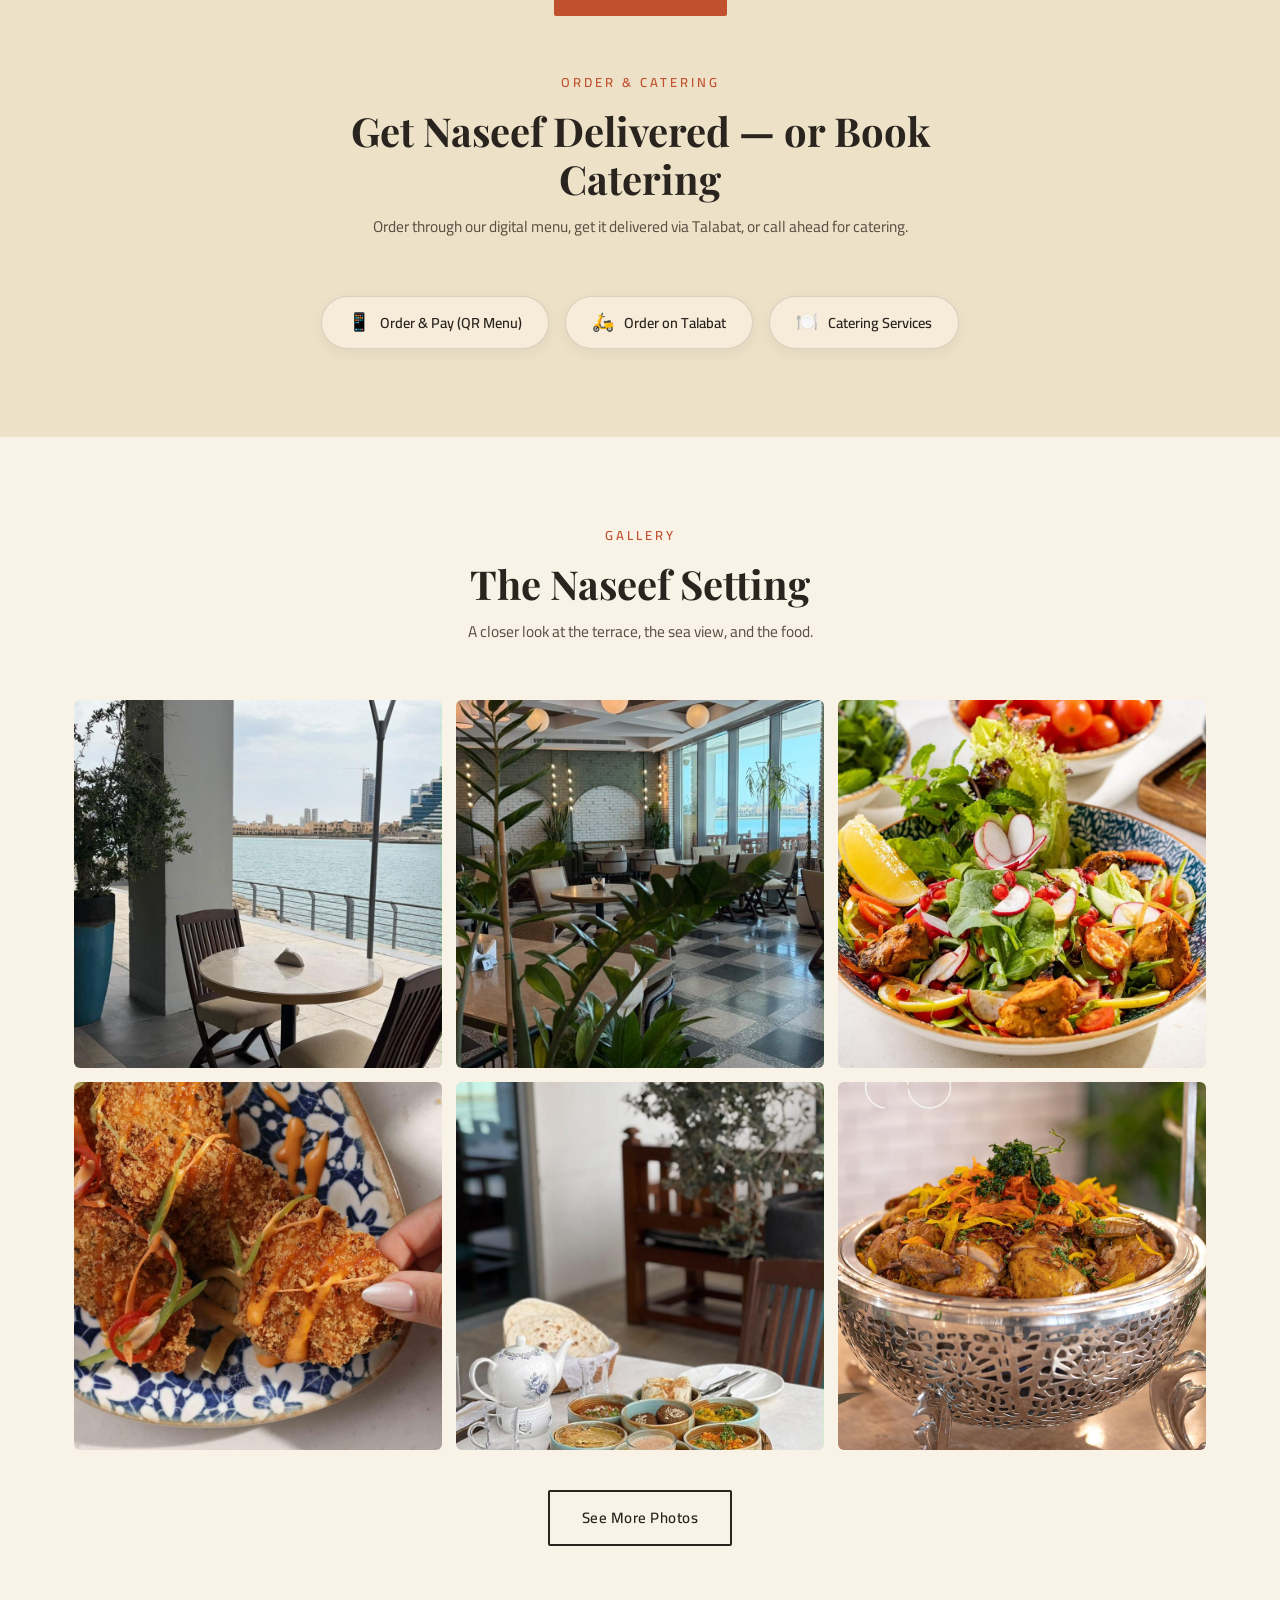
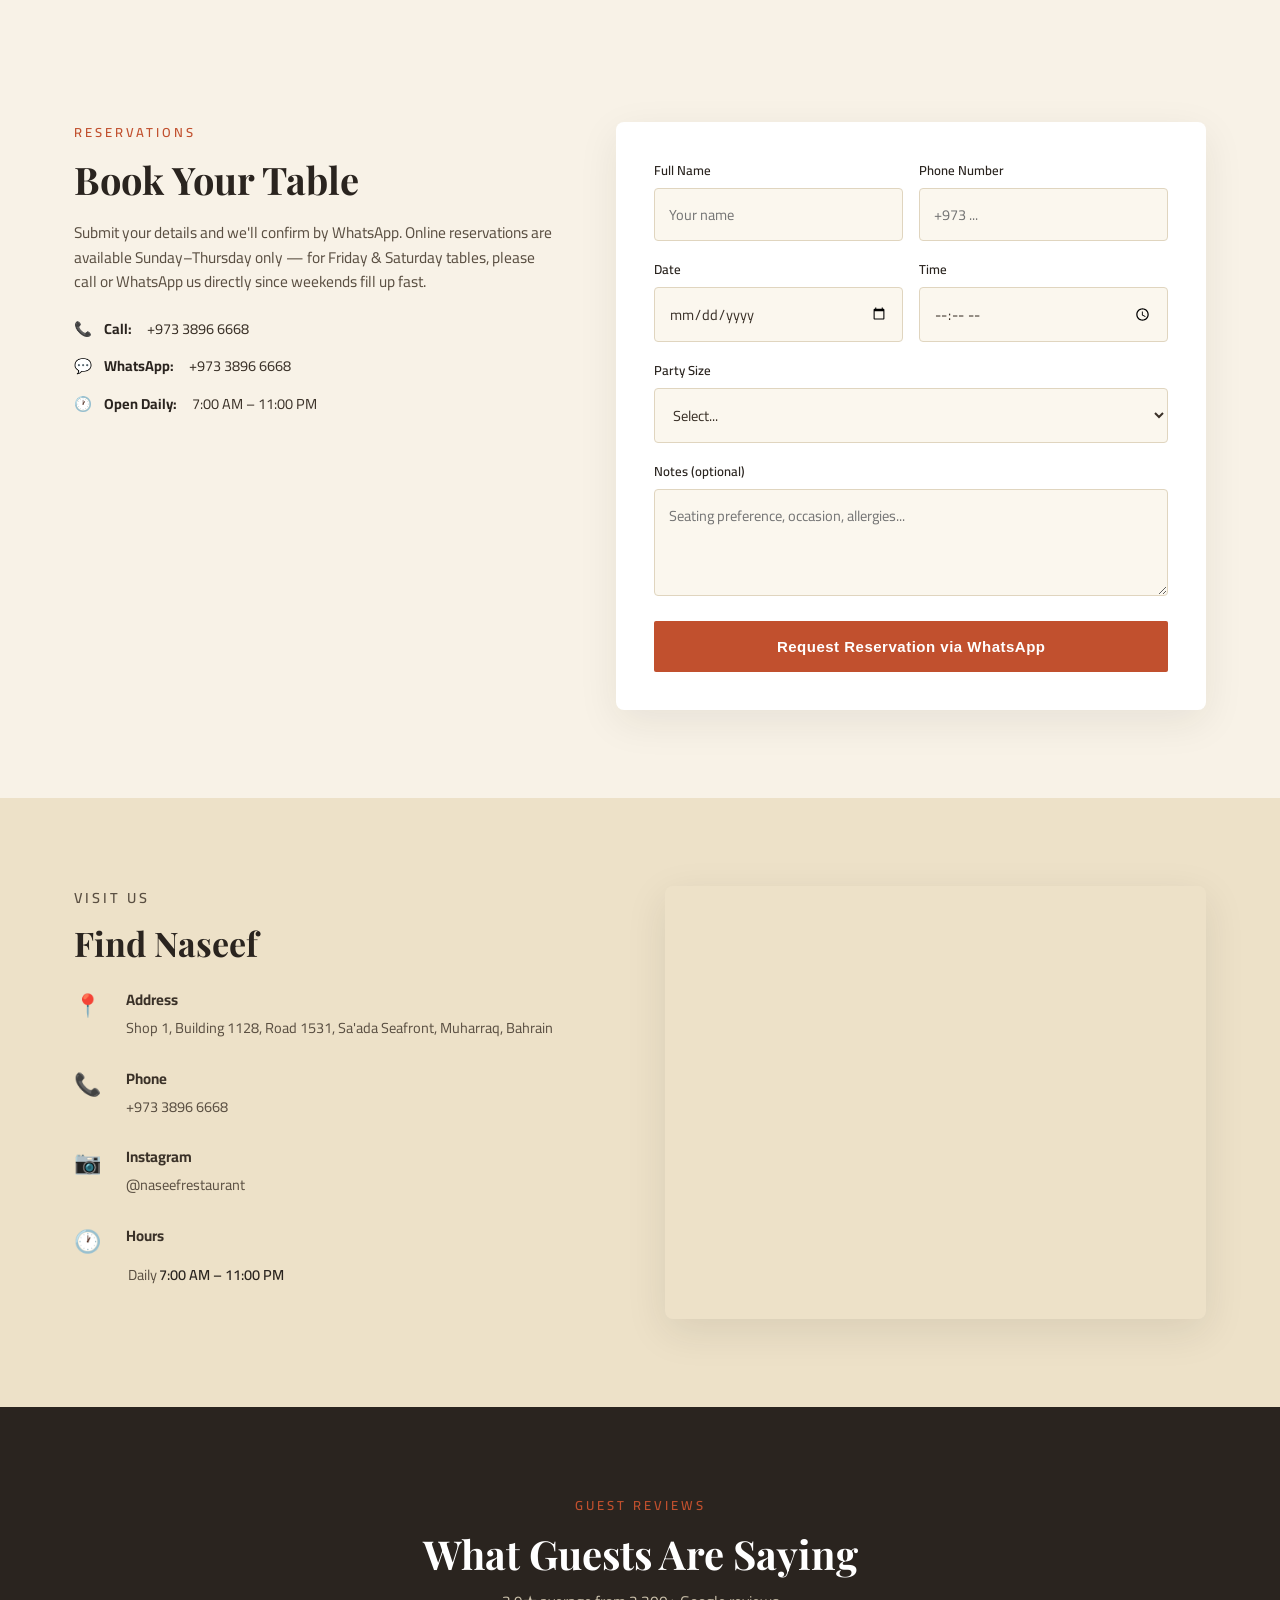
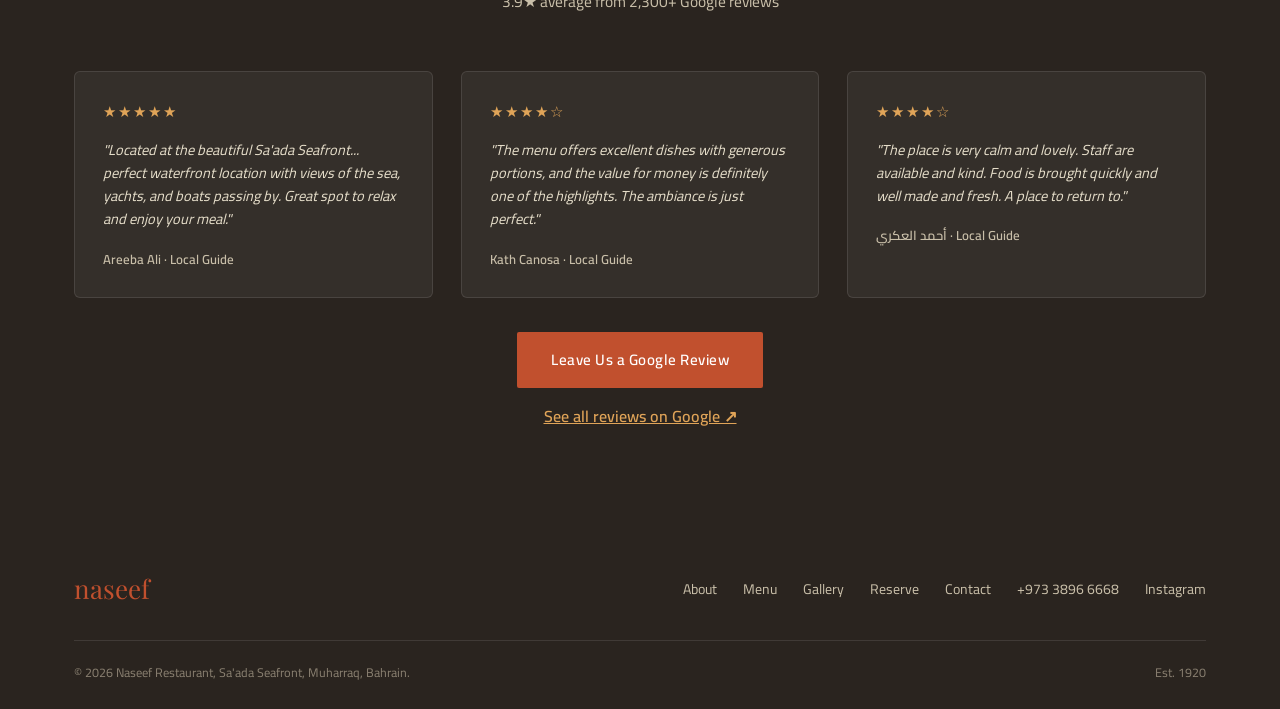
==== commit 58af2aad: "Add files via upload" ====
--- a/index.html
+++ b/index.html
@@ -25,6 +25,7 @@
         <a href="#reserve">Reserve</a>
         <a href="#contact">Contact</a>
         <a href="#reserve" class="nav-cta">Book a Table</a>
+        <a href="index-ar.html" class="lang-switch">عربي</a>
       </div>
       <button class="nav-toggle" id="navToggle">&#9776;</button>
     </nav>
@@ -251,7 +252,7 @@
       </div>
     </div>
     <div style="text-align:center; margin-top:34px;">
-      <a href="https://search.google.com/local/writereview?placeid=0x3e49a789df68974b:0xd3f5387a8f87d47b" target="_blank" rel="noopener" class="btn btn-primary">Leave Us a Google Review</a>
+      <a href="https://search.google.com/local/writereview?placeid=ChIJS5do34mnST4Re9SHj3o49dM" target="_blank" rel="noopener" class="btn btn-primary">Leave Us a Google Review</a>
       <p style="margin-top:16px;">
         <a href="https://www.google.com/maps/search/?api=1&query=Naseef+Restaurant+Muharraq" target="_blank" rel="noopener" style="color:#e0a458; font-weight:600; text-decoration:underline;">See all reviews on Google ↗</a>
       </p>
--- a/style.css
+++ b/style.css
@@ -315,3 +315,35 @@
   .form-row{grid-template-columns:1fr;}
   section{padding:60px 0;}
 }
+
+/* RTL support for Arabic pages */
+[dir="rtl"] body{font-family:'Cairo',sans-serif;}
+[dir="rtl"] .nav-links{flex-direction:row-reverse;}
+[dir="rtl"] .foot-links{flex-direction:row-reverse;}
+[dir="rtl"] .strip .wrap{flex-direction:row-reverse;}
+[dir="rtl"] .strip-item{flex-direction:row-reverse; text-align:right;}
+[dir="rtl"] .c-row{flex-direction:row-reverse; text-align:right;}
+[dir="rtl"] .rline{flex-direction:row-reverse; text-align:right;}
+[dir="rtl"] .about-stats{flex-direction:row-reverse;}
+[dir="rtl"] .foot-top{flex-direction:row-reverse;}
+[dir="rtl"] .foot-bottom{flex-direction:row-reverse;}
+[dir="rtl"] .hours-table td:last-child{text-align:left;}
+[dir="rtl"] .lb-close{right:auto; left:28px;}
+[dir="rtl"] .lb-prev{left:auto; right:20px;}
+[dir="rtl"] .lb-next{right:auto; left:20px;}
+[dir="rtl"] .catering-list li::before{order:2;}
+[dir="rtl"] .catering-list li{flex-direction:row-reverse; justify-content:flex-end;}
+[dir="rtl"] .menu-item{flex-direction:row-reverse;}
+[dir="rtl"] .menu-item .names{align-items:flex-end;}
+[dir="rtl"] .field label{text-align:right;}
+[dir="rtl"] .back-link{direction:rtl;}
+.lang-switch{
+  border:1.5px solid rgba(255,255,255,0.5); color:#fff !important; padding:6px 14px;
+  border-radius:999px; font-size:13px !important; font-weight:600 !important; opacity:1 !important;
+  margin-inline-start:8px;
+}
+.lang-switch:hover{background:var(--terracotta); border-color:var(--terracotta); color:#fff !important;}
+@media (max-width:900px){
+  [dir="rtl"] .nav-links{right:auto; left:-100%; align-items:flex-end;}
+  [dir="rtl"] .nav-links.open{left:0; right:auto;}
+}
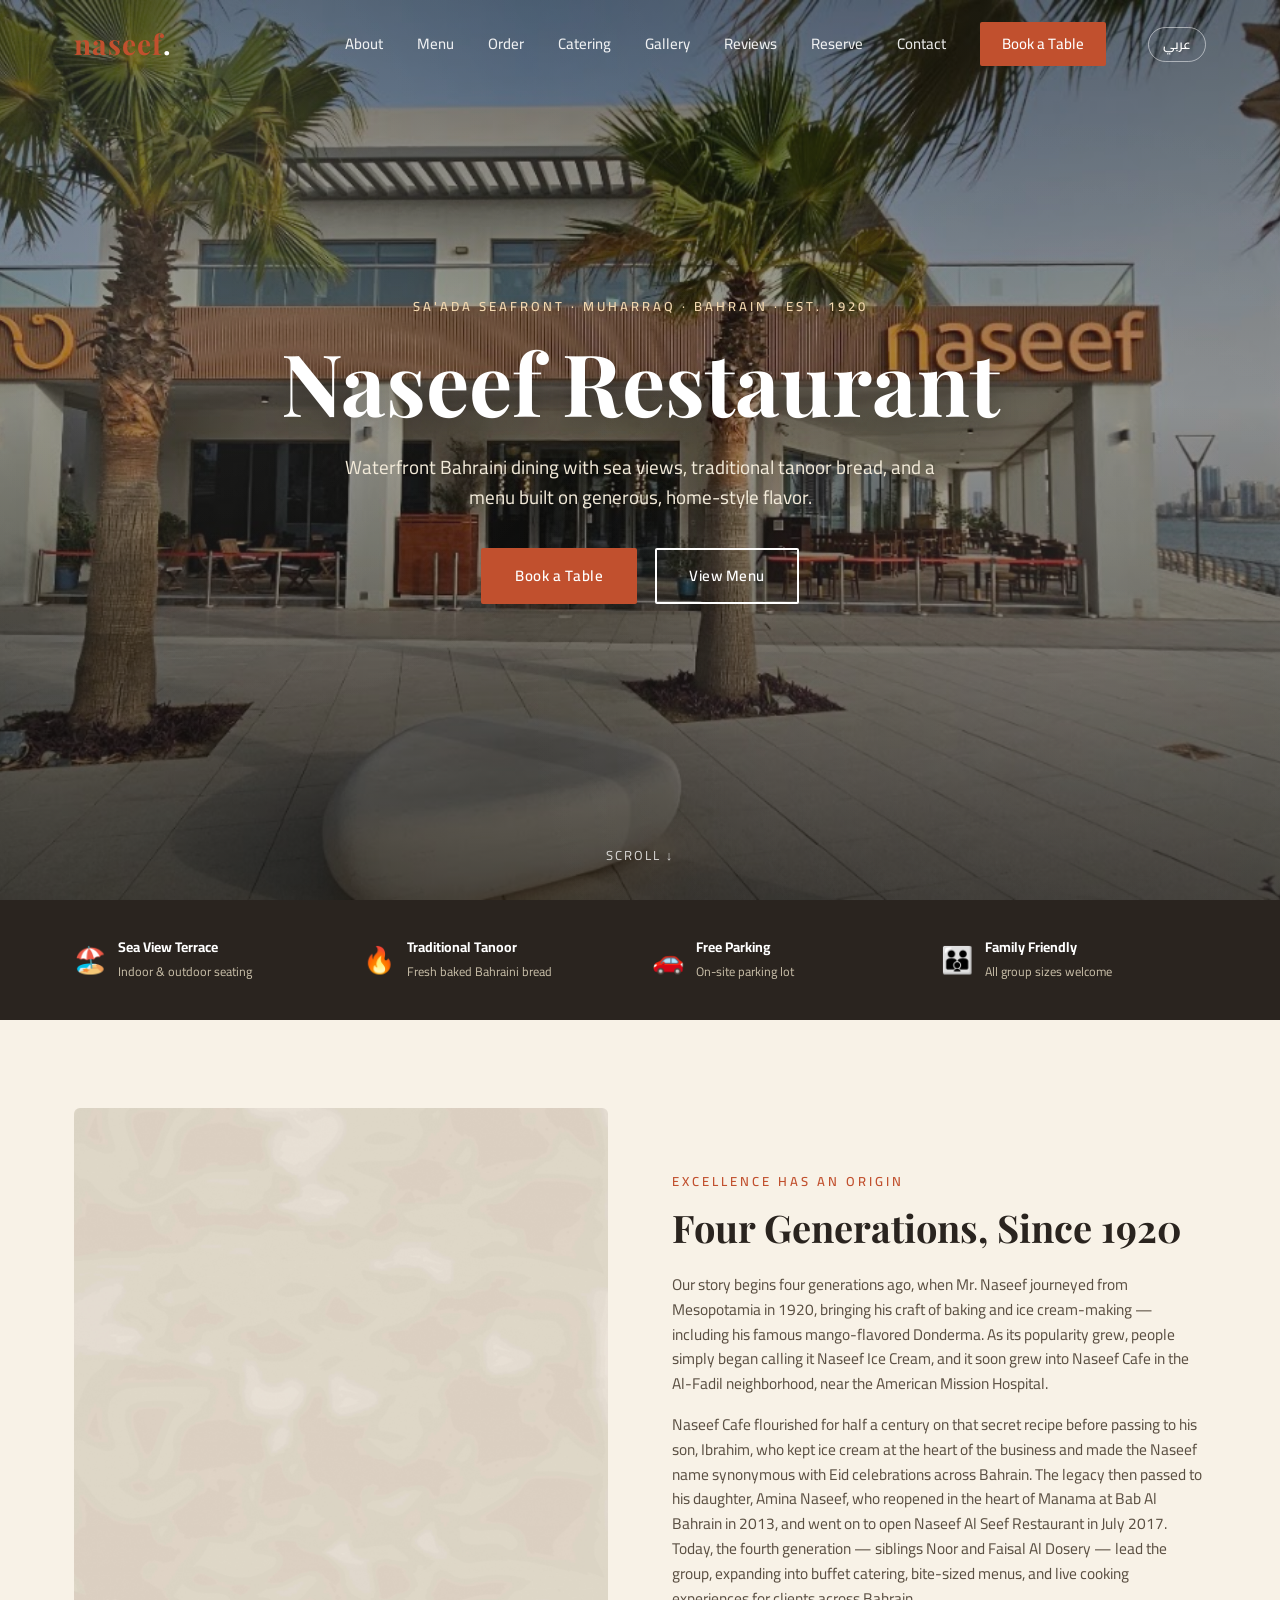
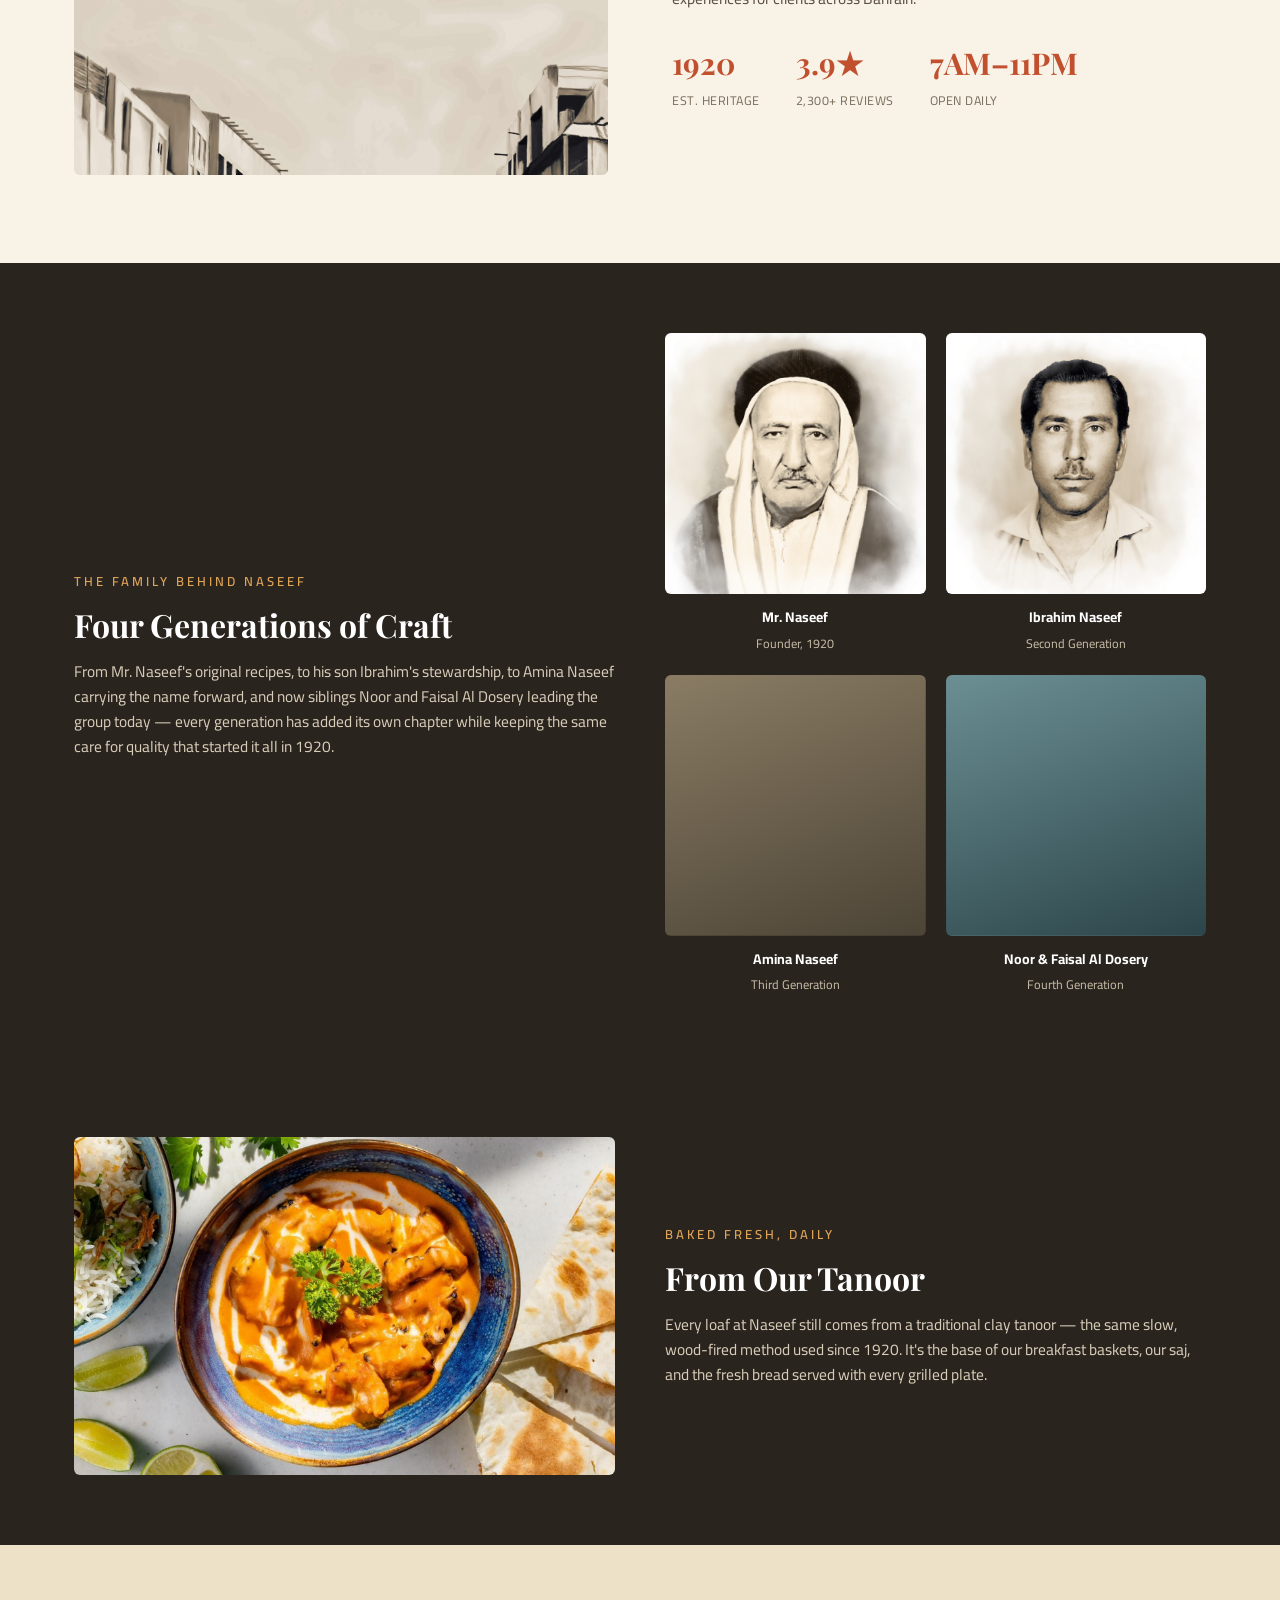
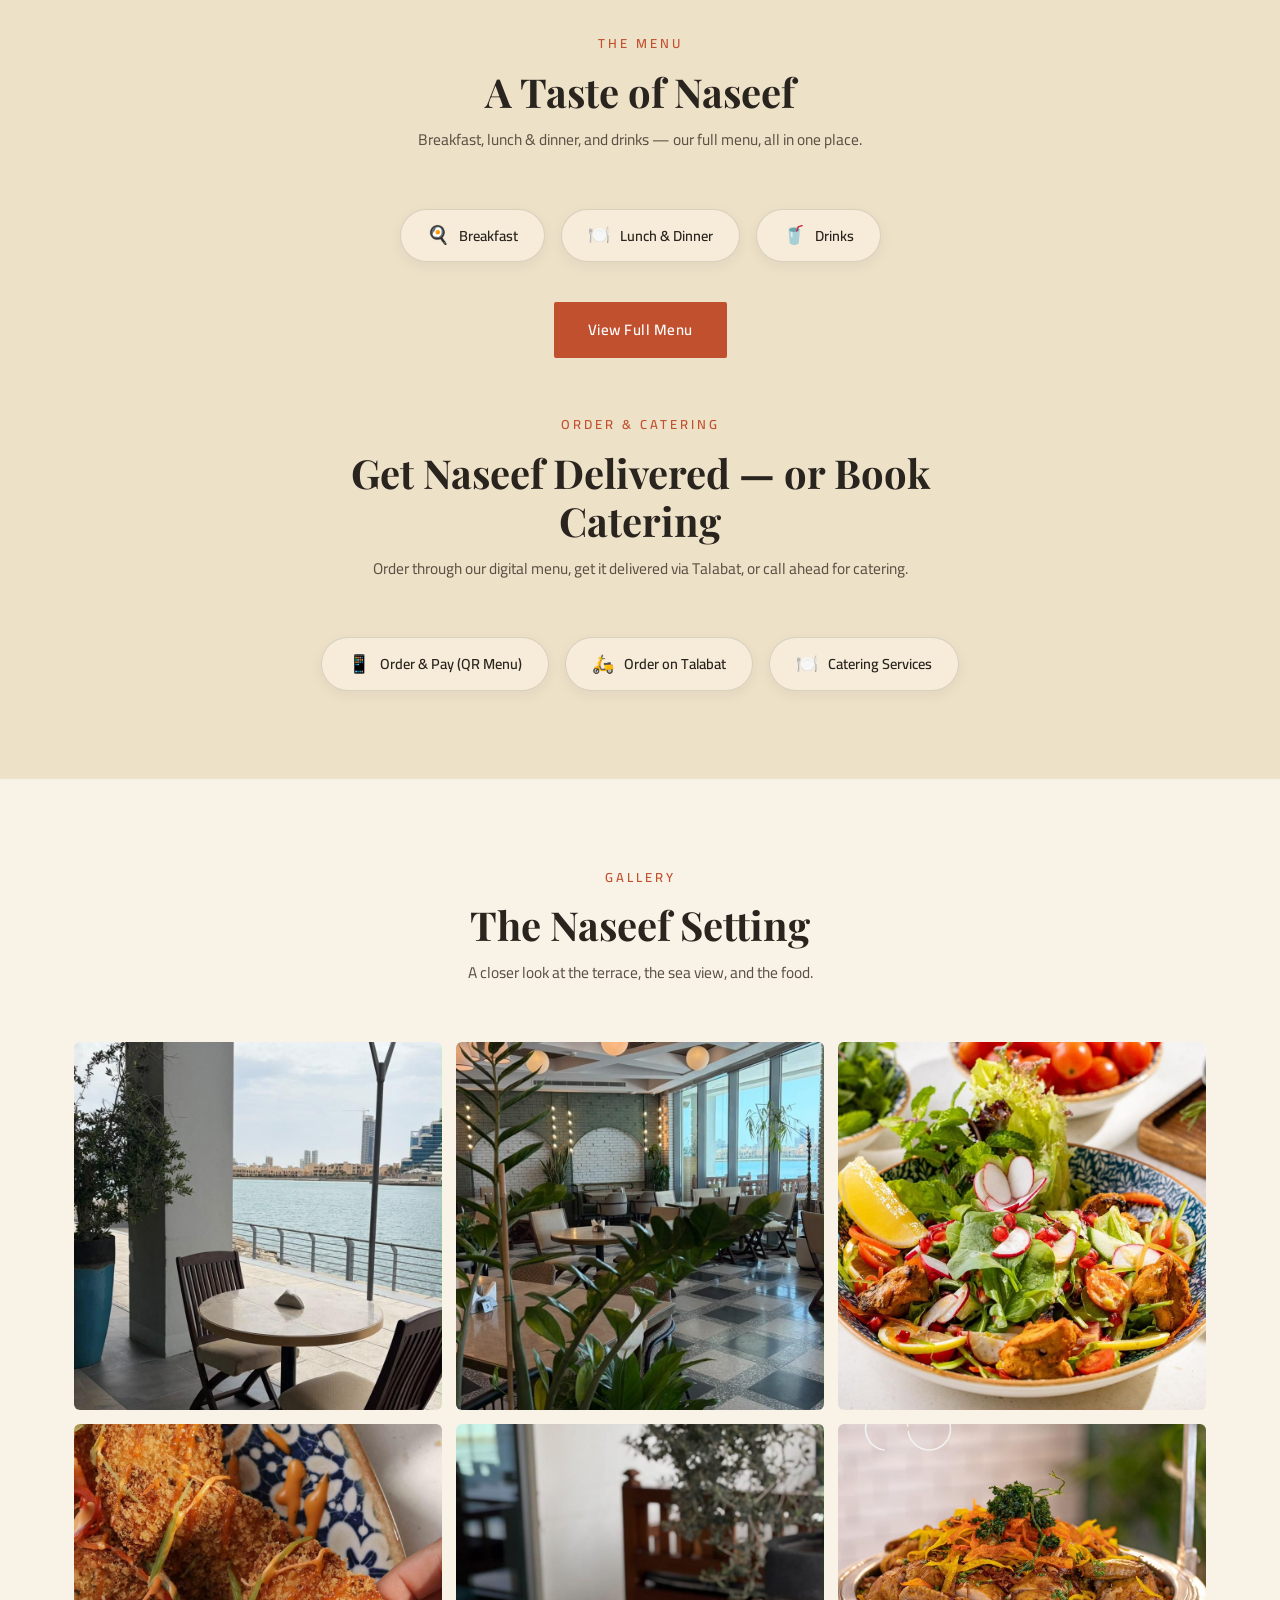
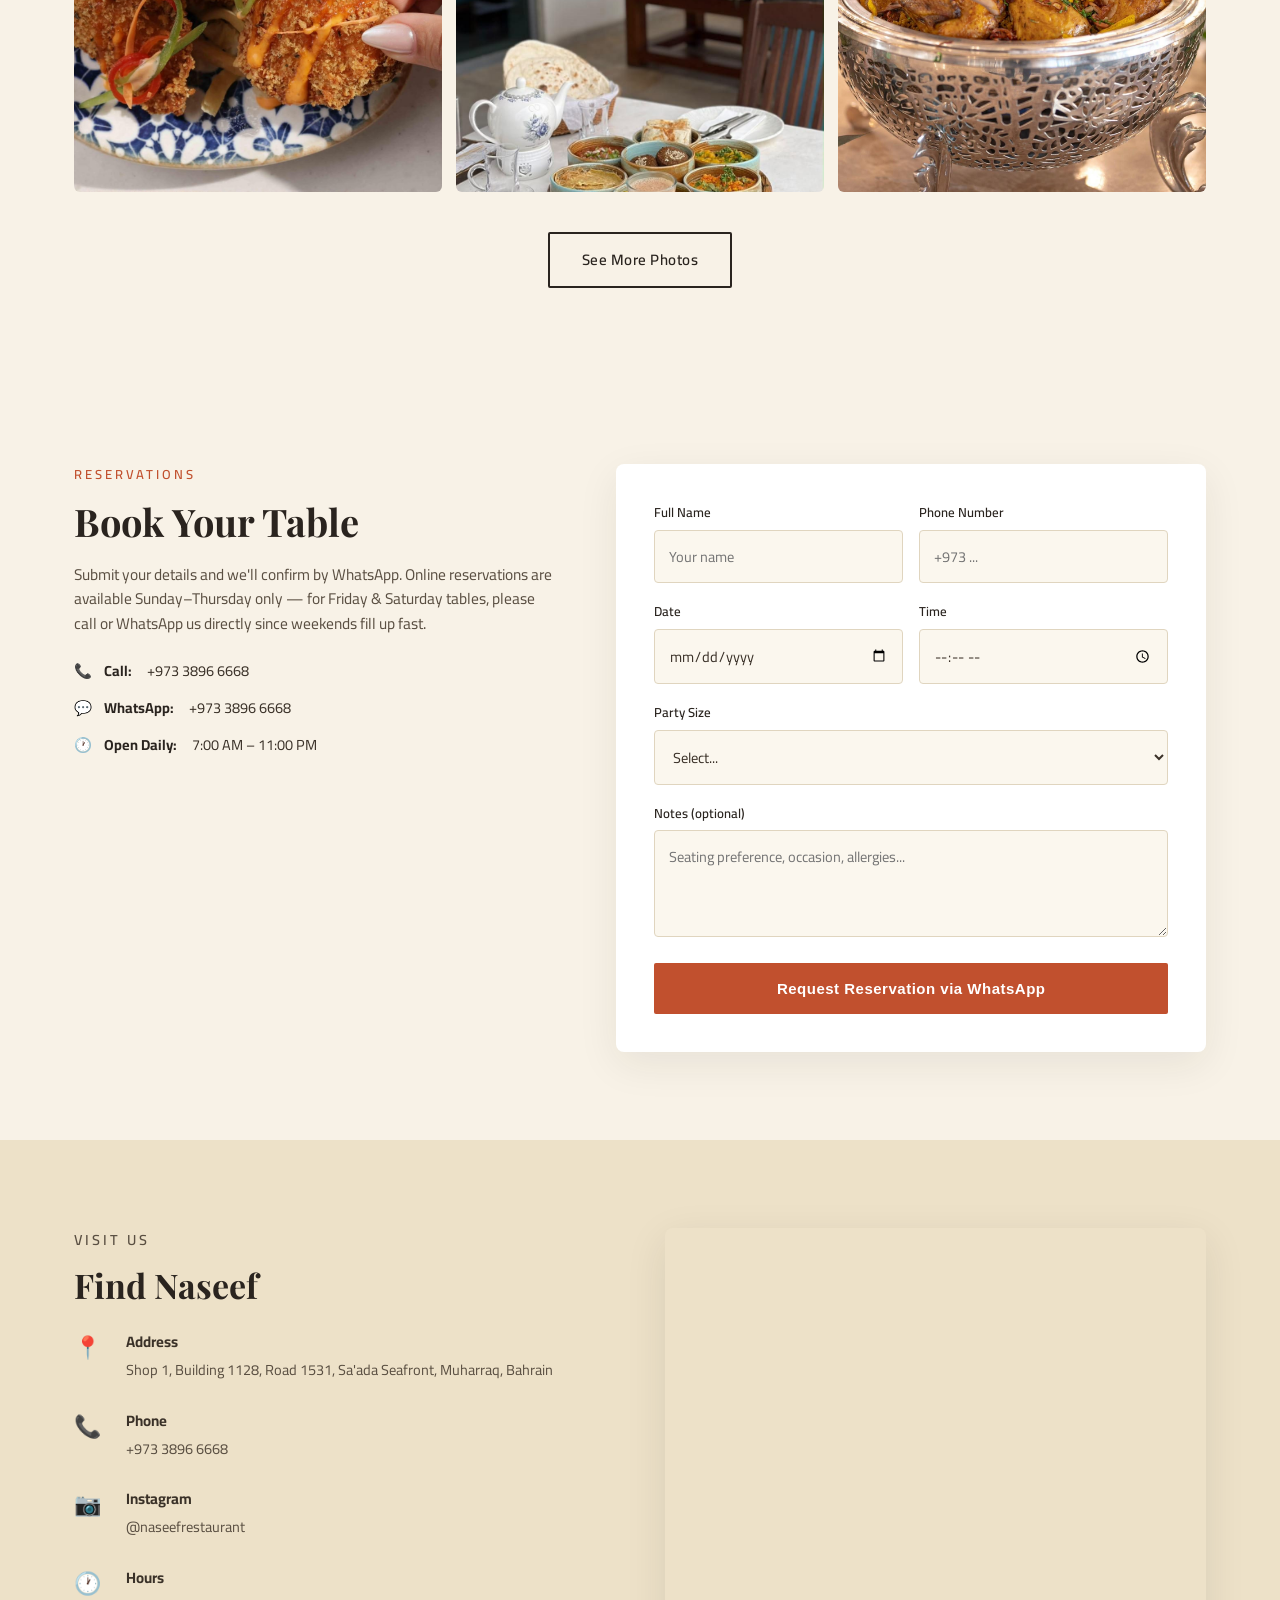
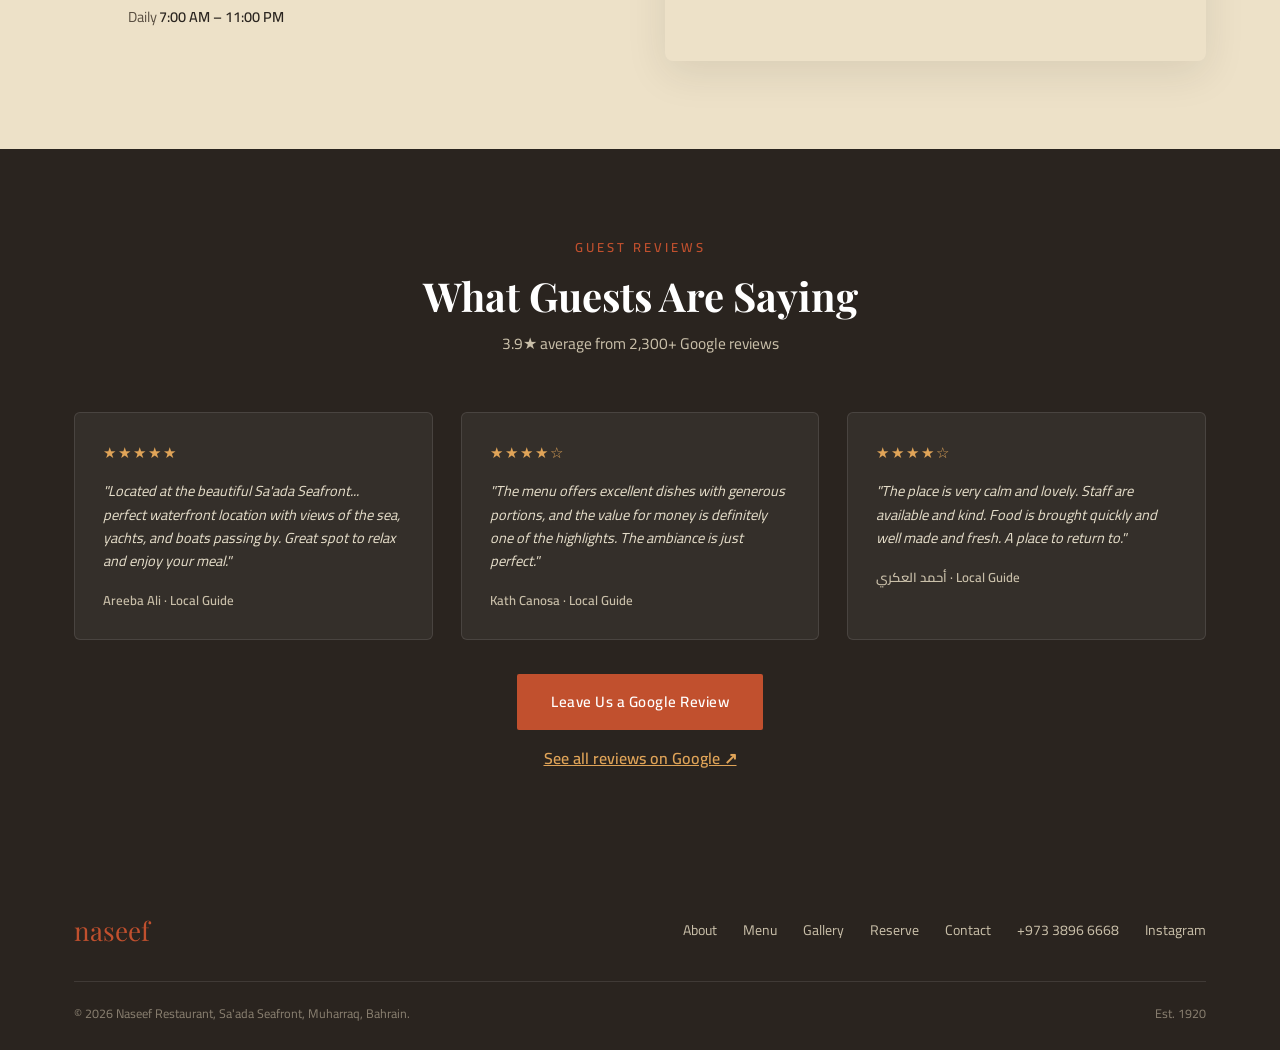
==== commit 440f804e: "Add files via upload" ====
--- a/index.html
+++ b/index.html
@@ -59,9 +59,9 @@
     <div class="about-media" style="background-image:url('images/heritage-street.jpg'), linear-gradient(160deg, var(--deep-green), #274037 60%, #1d302a);"></div>
     <div>
       <span class="eyebrow">Excellence Has an Origin</span>
-      <h2>Three Generations, Since 1920</h2>
-      <p>Our story begins three generations ago, when Mr. Naseef journeyed from Mesopotamia in 1920, bringing his craft of baking and ice cream-making — including his famous mango-flavored Donderma. As its popularity grew, people simply began calling it Naseef Ice Cream, and it soon grew into Naseef Cafe in the Al-Fadil neighborhood, near the American Mission Hospital.</p>
-      <p>Naseef Cafe flourished for half a century on that secret recipe before passing to his son, Ibrahim, who kept ice cream at the heart of the business and made the Naseef name synonymous with Eid celebrations across Bahrain. The legacy then passed to his daughter, Amina Naseef, who reopened in the heart of Manama at Bab Al Bahrain in 2013, and went on to open Naseef Al Seef Restaurant in July 2017 — carrying the family's century-old craft into a new generation.</p>
+      <h2>Four Generations, Since 1920</h2>
+      <p>Our story begins four generations ago, when Mr. Naseef journeyed from Mesopotamia in 1920, bringing his craft of baking and ice cream-making — including his famous mango-flavored Donderma. As its popularity grew, people simply began calling it Naseef Ice Cream, and it soon grew into Naseef Cafe in the Al-Fadil neighborhood, near the American Mission Hospital.</p>
+      <p>Naseef Cafe flourished for half a century on that secret recipe before passing to his son, Ibrahim, who kept ice cream at the heart of the business and made the Naseef name synonymous with Eid celebrations across Bahrain. The legacy then passed to his daughter, Amina Naseef, who reopened in the heart of Manama at Bab Al Bahrain in 2013, and went on to open Naseef Al Seef Restaurant in July 2017. Today, the fourth generation — siblings Noor and Faisal Al Dosery — lead the group, expanding into buffet catering, bite-sized menus, and live cooking experiences for clients across Bahrain.</p>
       <div class="about-stats">
         <div><strong>1920</strong><span>Est. Heritage</span></div>
         <div><strong>3.9★</strong><span>2,300+ Reviews</span></div>
@@ -75,8 +75,8 @@
   <div class="wrap">
     <div>
       <span class="eyebrow">The Family Behind Naseef</span>
-      <h2>Three Generations of Craft</h2>
-      <p>From Mr. Naseef's original recipes to his son Ibrahim's stewardship, and now Amina Naseef carrying the name forward — every generation has added its own chapter while keeping the same care for quality that started it all in 1920.</p>
+      <h2>Four Generations of Craft</h2>
+      <p>From Mr. Naseef's original recipes, to his son Ibrahim's stewardship, to Amina Naseef carrying the name forward, and now siblings Noor and Faisal Al Dosery leading the group today — every generation has added its own chapter while keeping the same care for quality that started it all in 1920.</p>
     </div>
     <div style="display:grid; grid-template-columns:1fr 1fr; gap:20px;">
       <div style="text-align:center;">
@@ -88,6 +88,16 @@
         <div style="aspect-ratio:1/1; border-radius:6px; background-image:url('images/founder-ibrahim.jpg'); background-size:cover; background-position:center; margin-bottom:10px;"></div>
         <strong style="color:#fff; font-size:14px;">Ibrahim Naseef</strong><br>
         <span style="color:#c9bfa9; font-size:12.5px;">Second Generation</span>
+      </div>
+      <div style="text-align:center;">
+        <div style="aspect-ratio:1/1; border-radius:6px; background-image:url('images/founder-amina.jpg'), linear-gradient(160deg,#8a7c64,#4c4436); background-size:cover; background-position:center; margin-bottom:10px;"></div>
+        <strong style="color:#fff; font-size:14px;">Amina Naseef</strong><br>
+        <span style="color:#c9bfa9; font-size:12.5px;">Third Generation</span>
+      </div>
+      <div style="text-align:center;">
+        <div style="aspect-ratio:1/1; border-radius:6px; background-image:url('images/founder-fourthgen.jpg'), linear-gradient(160deg,#6b8f93,#2c454a); background-size:cover; background-position:center; margin-bottom:10px;"></div>
+        <strong style="color:#fff; font-size:14px;">Noor &amp; Faisal Al Dosery</strong><br>
+        <span style="color:#c9bfa9; font-size:12.5px;">Fourth Generation</span>
       </div>
     </div>
   </div>
